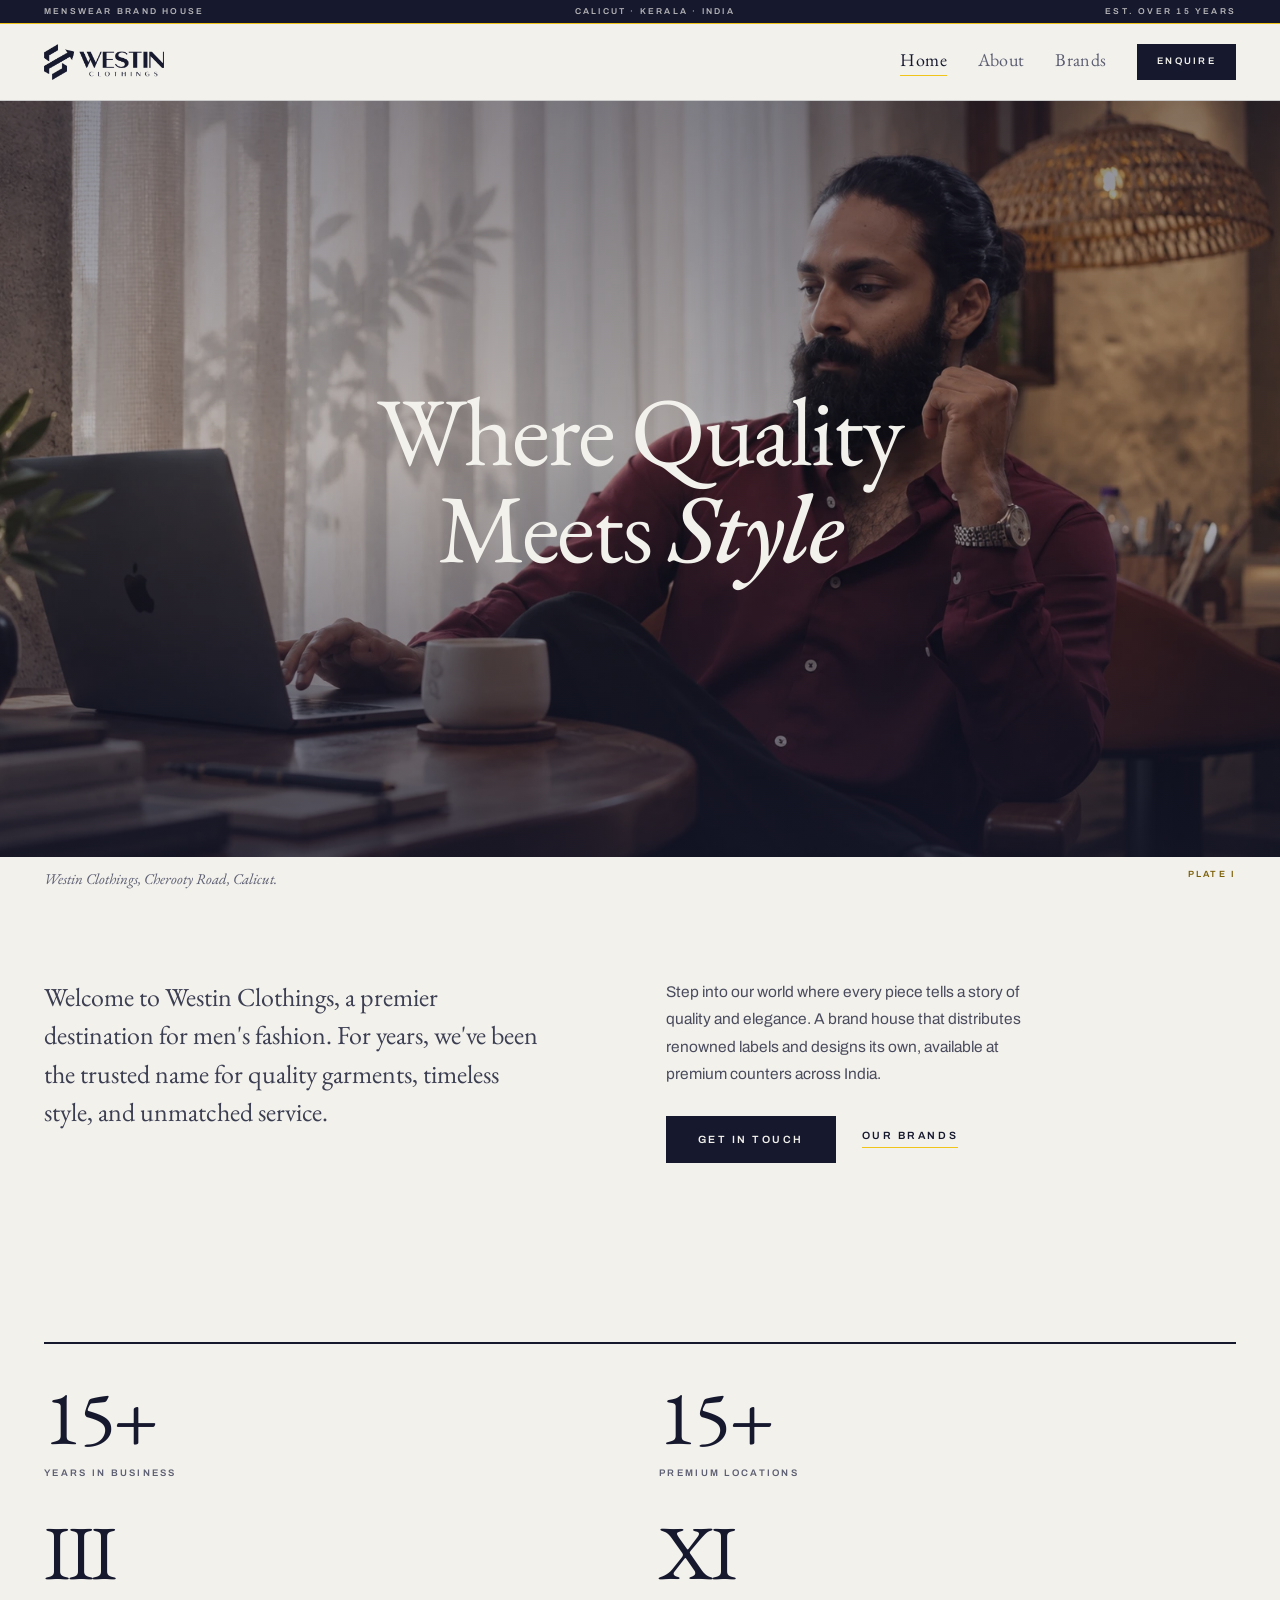
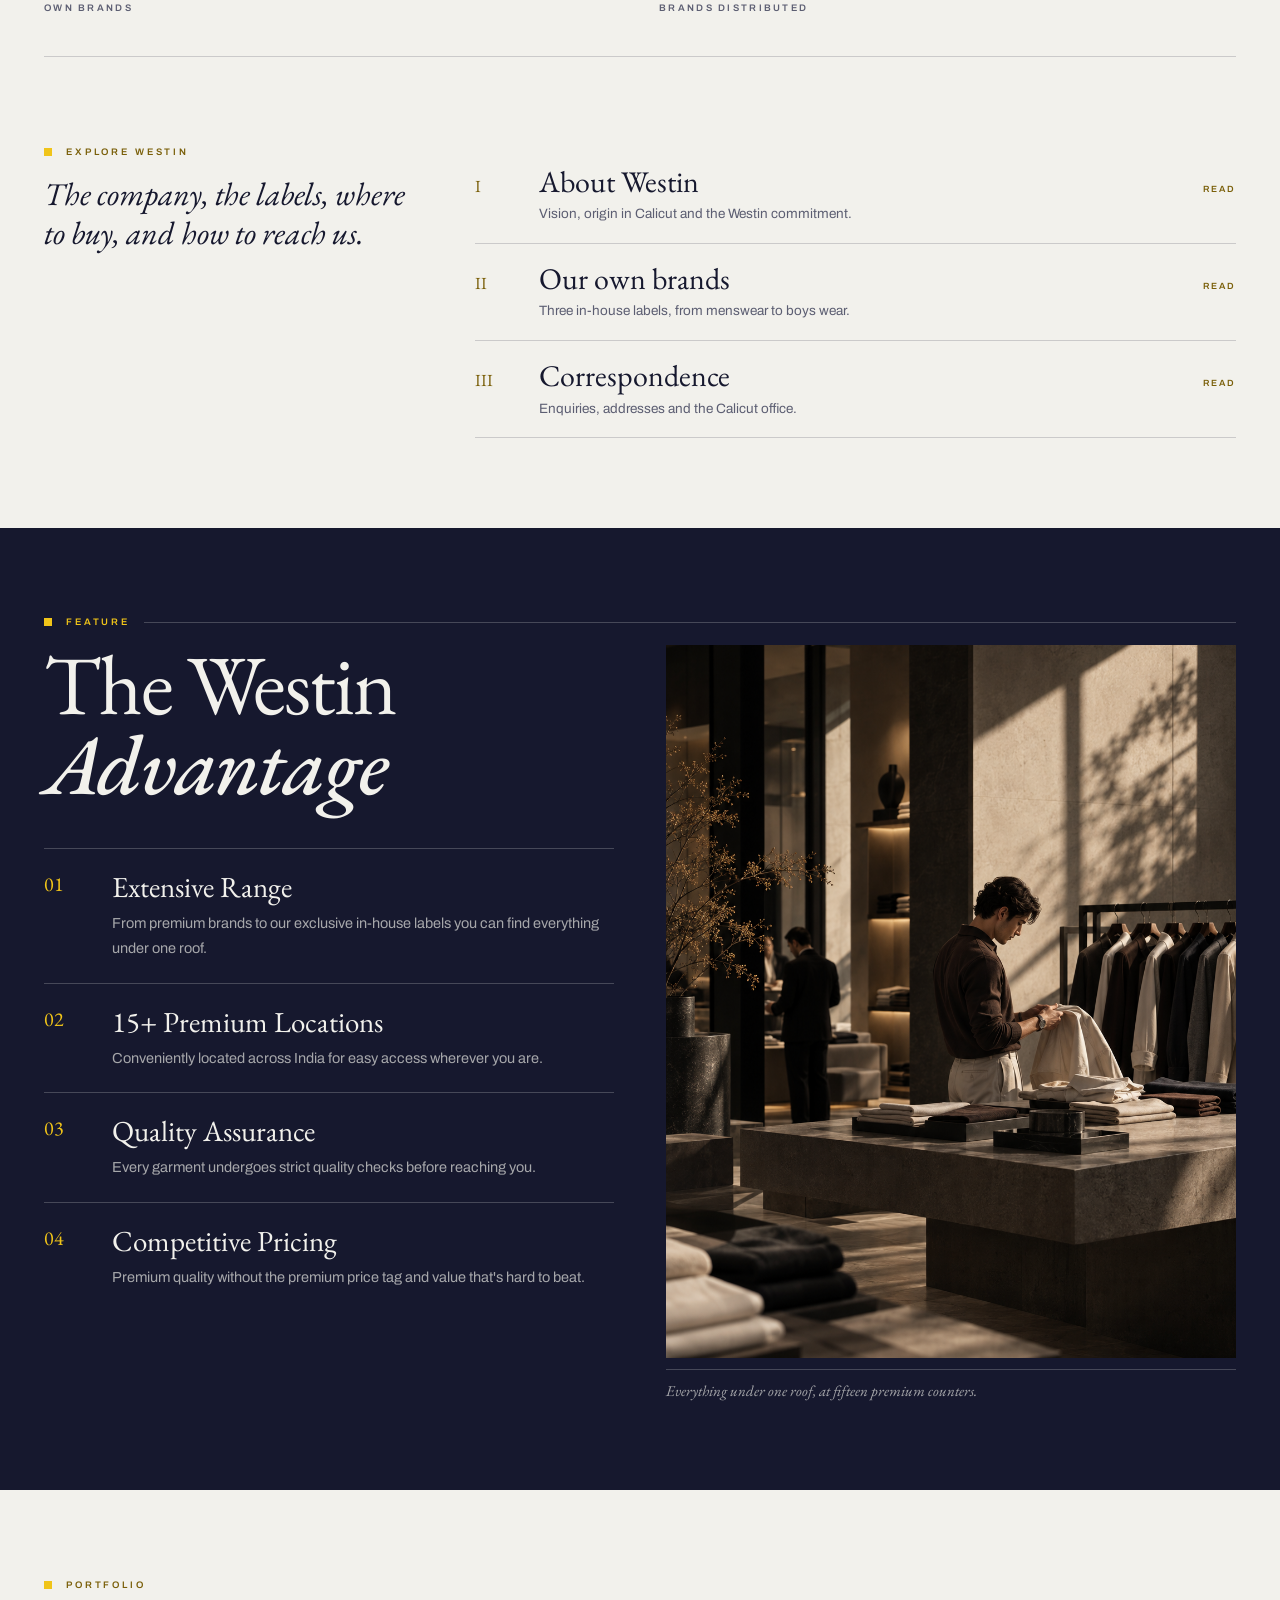
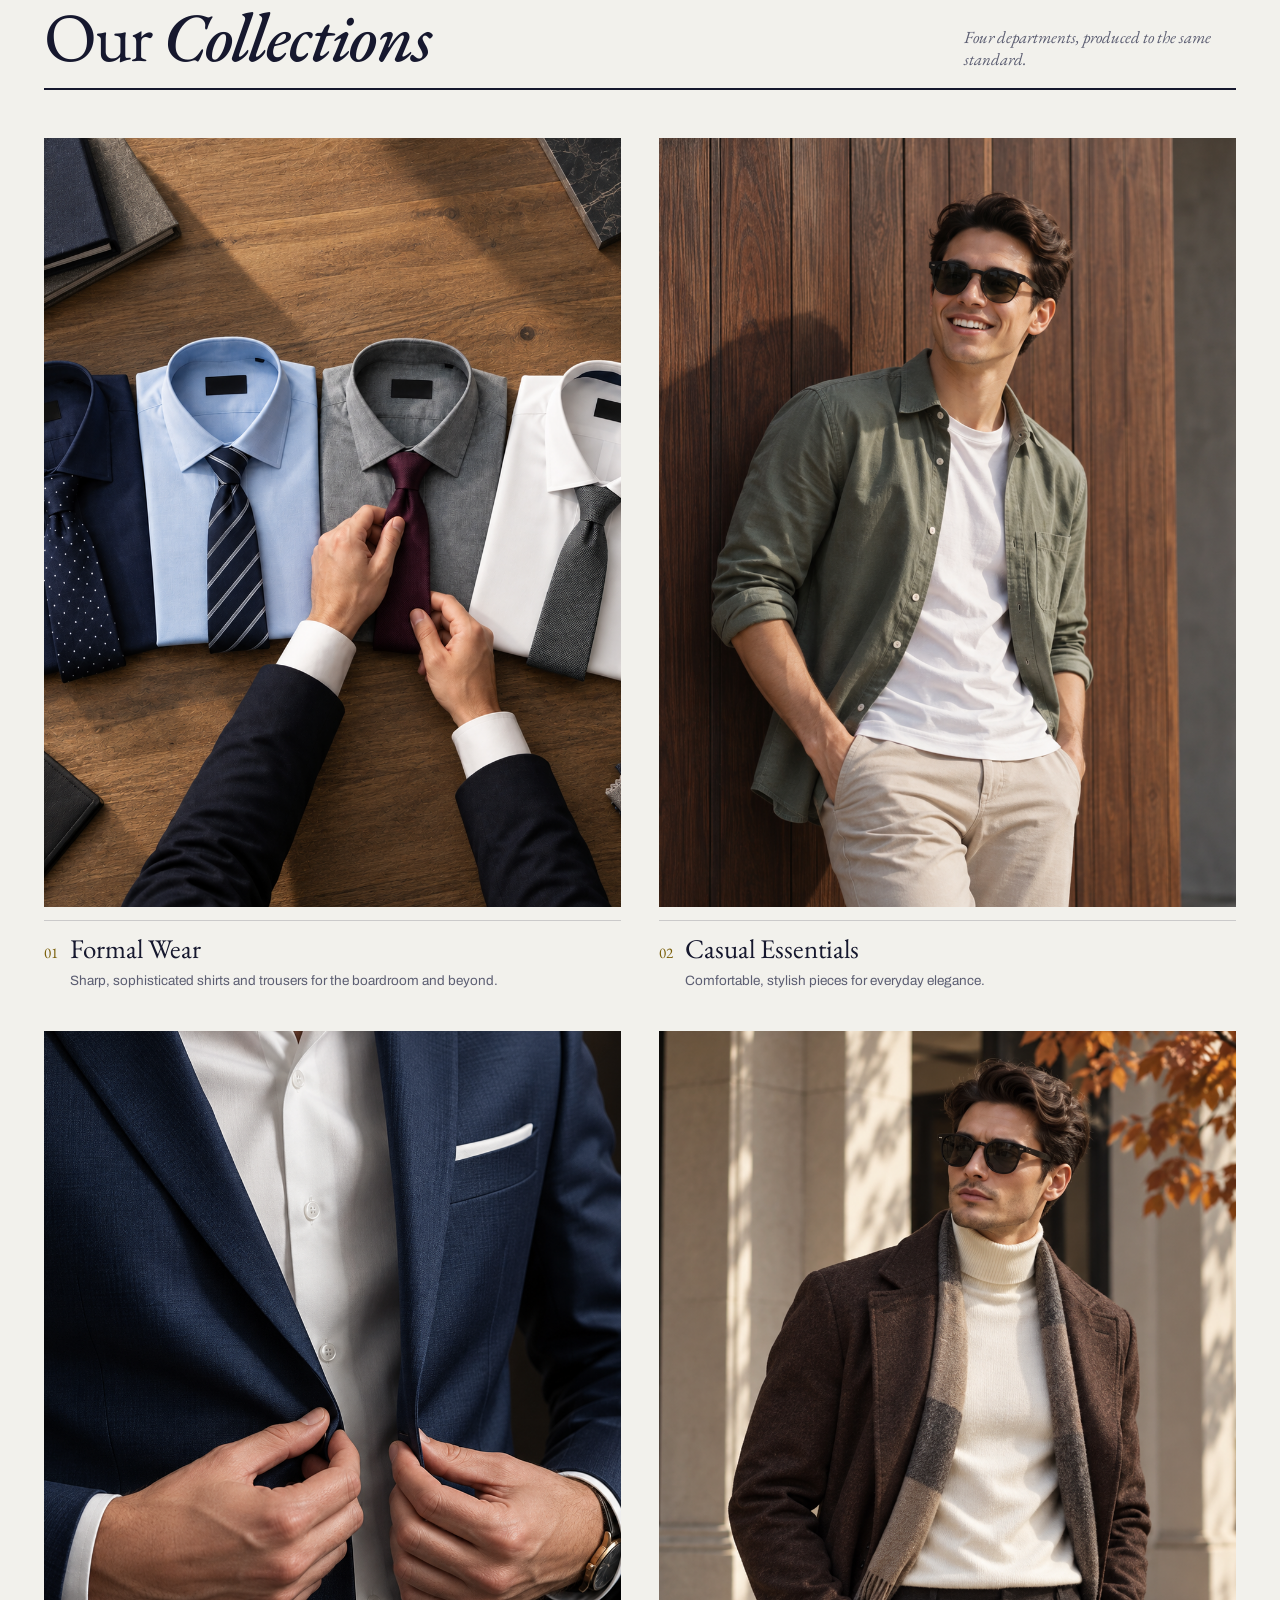
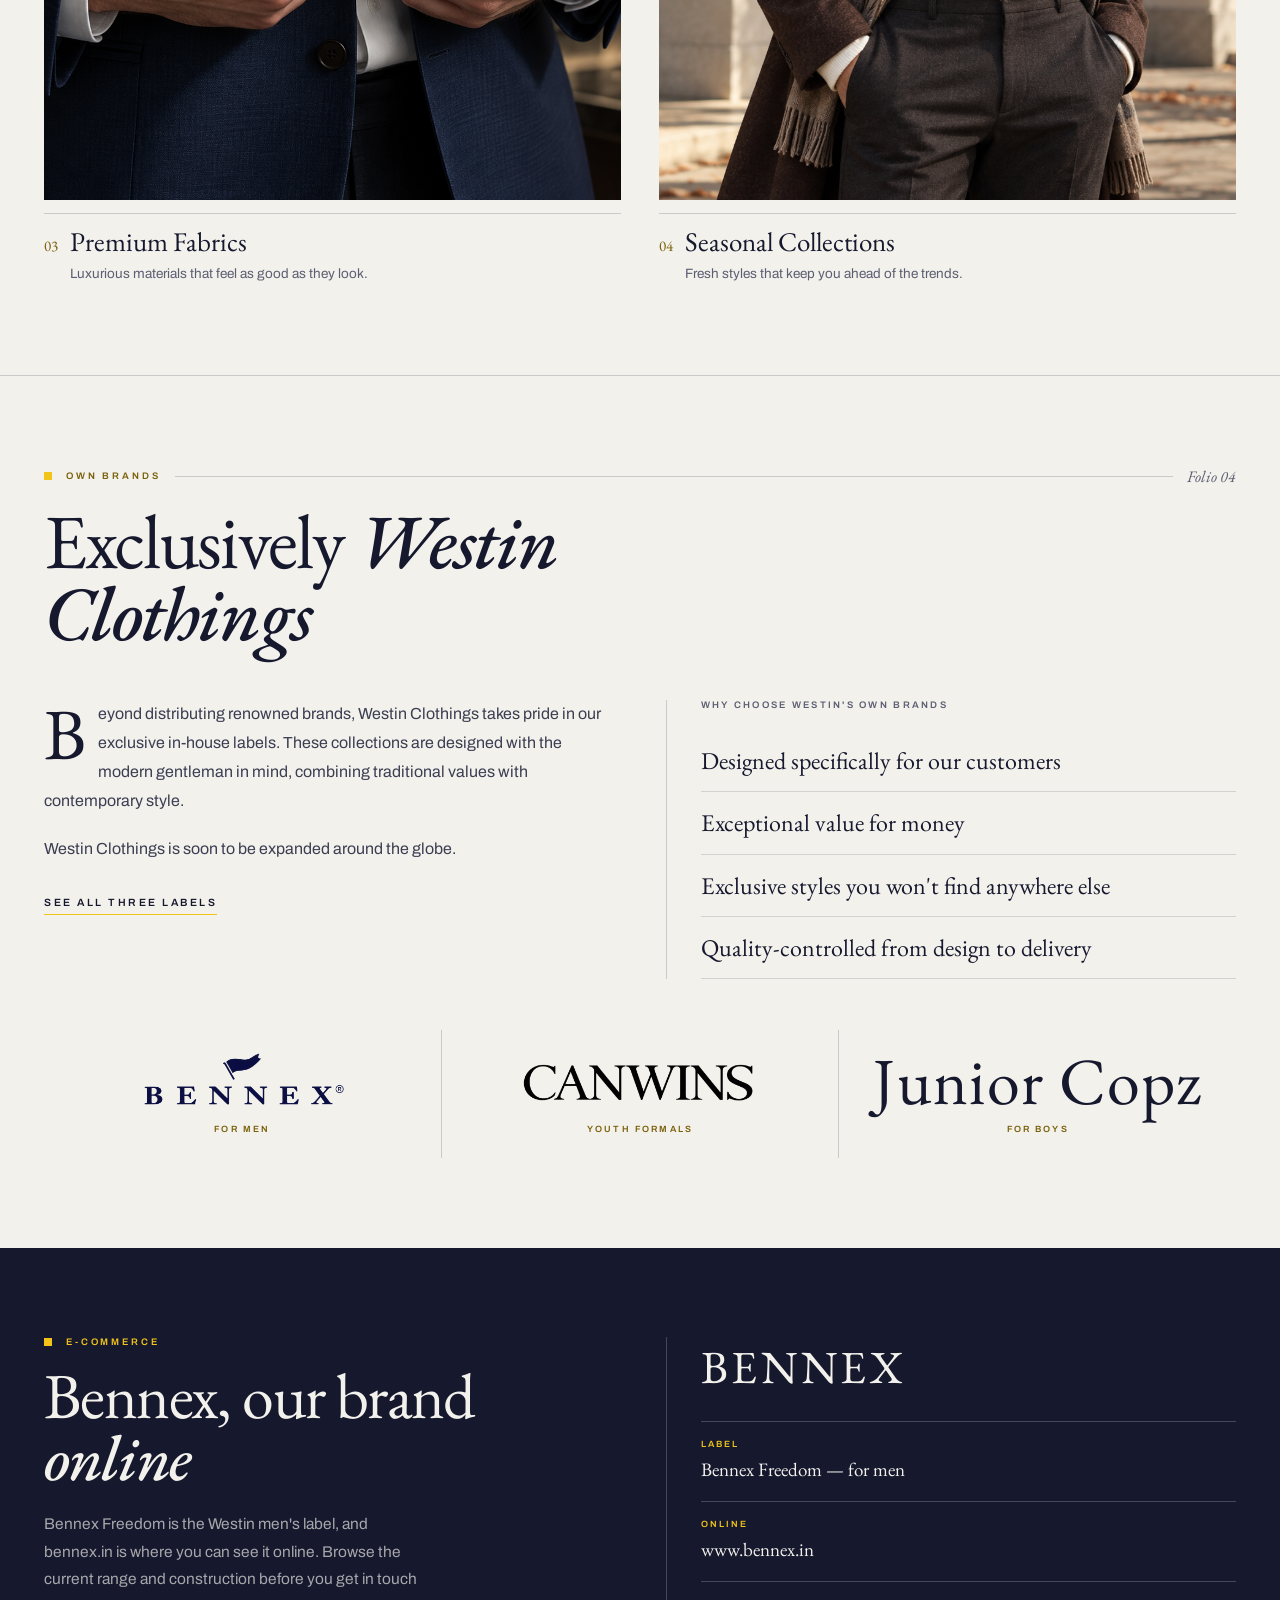
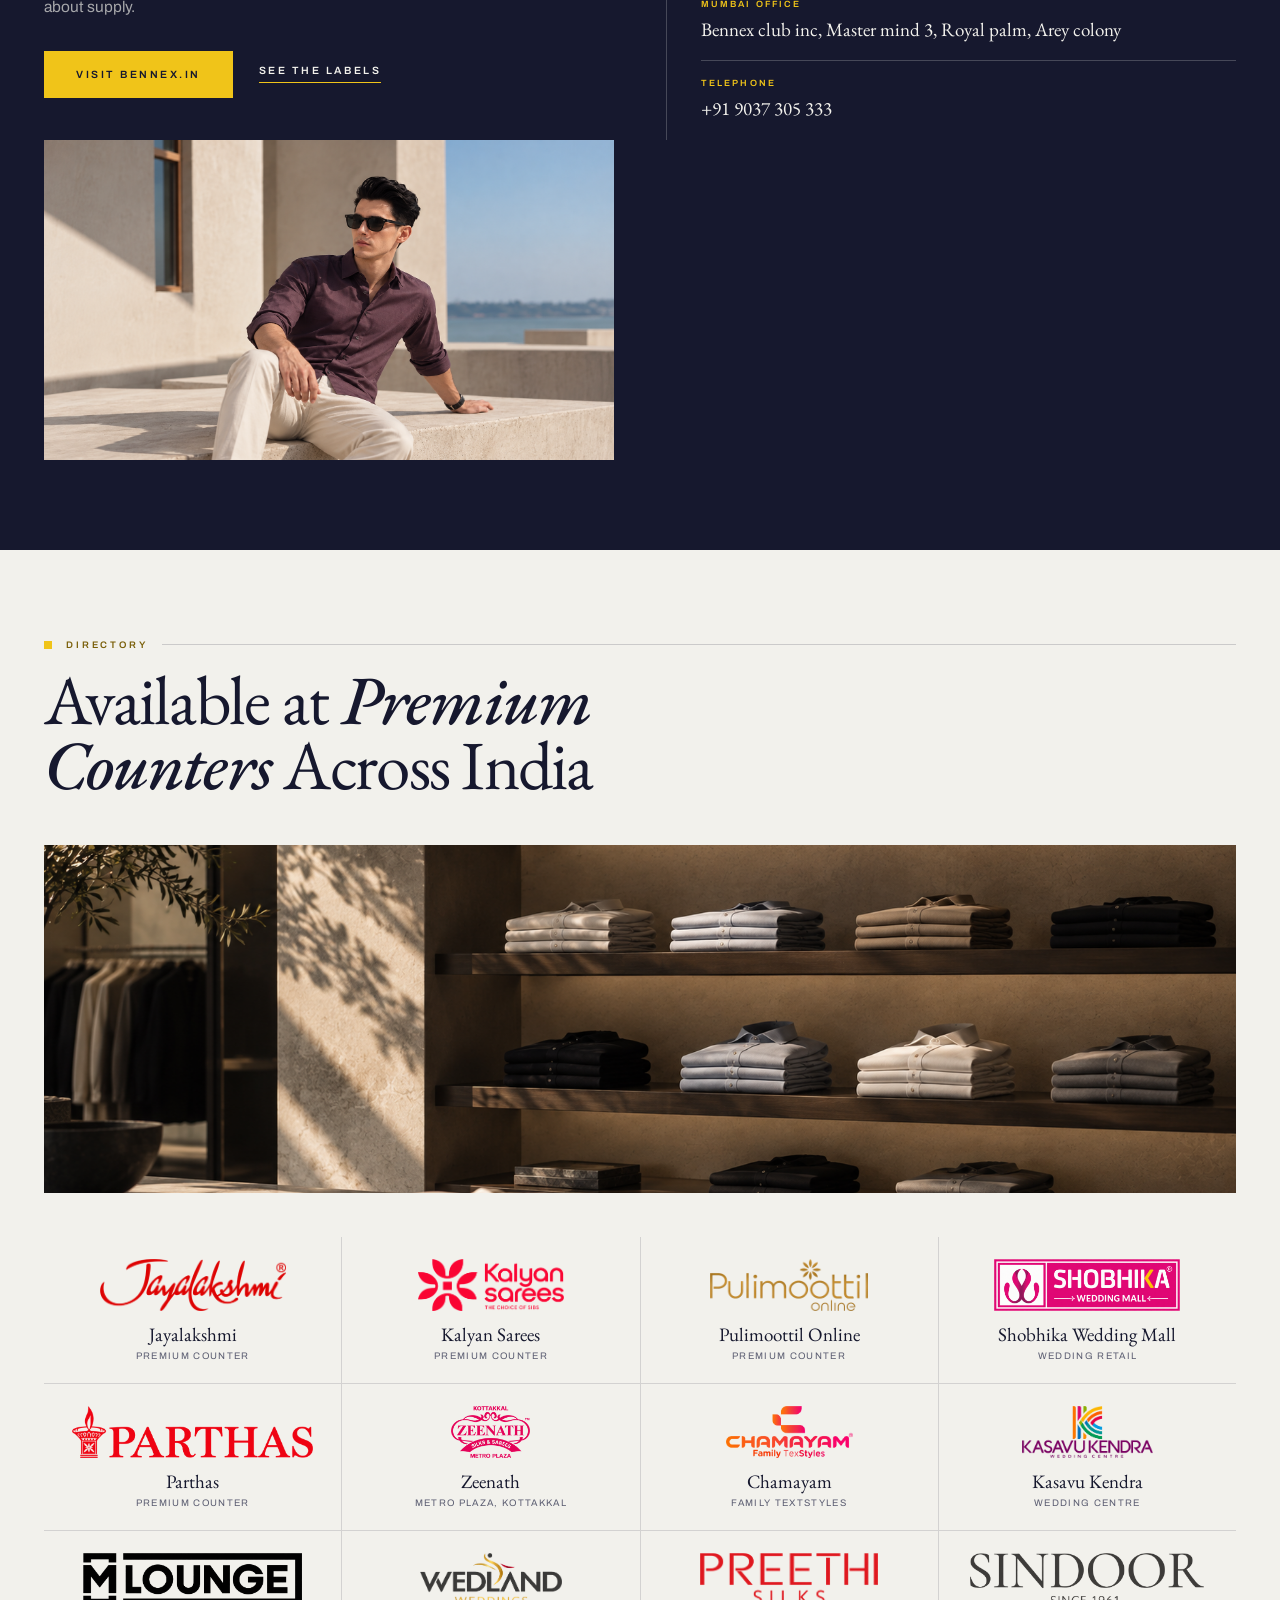
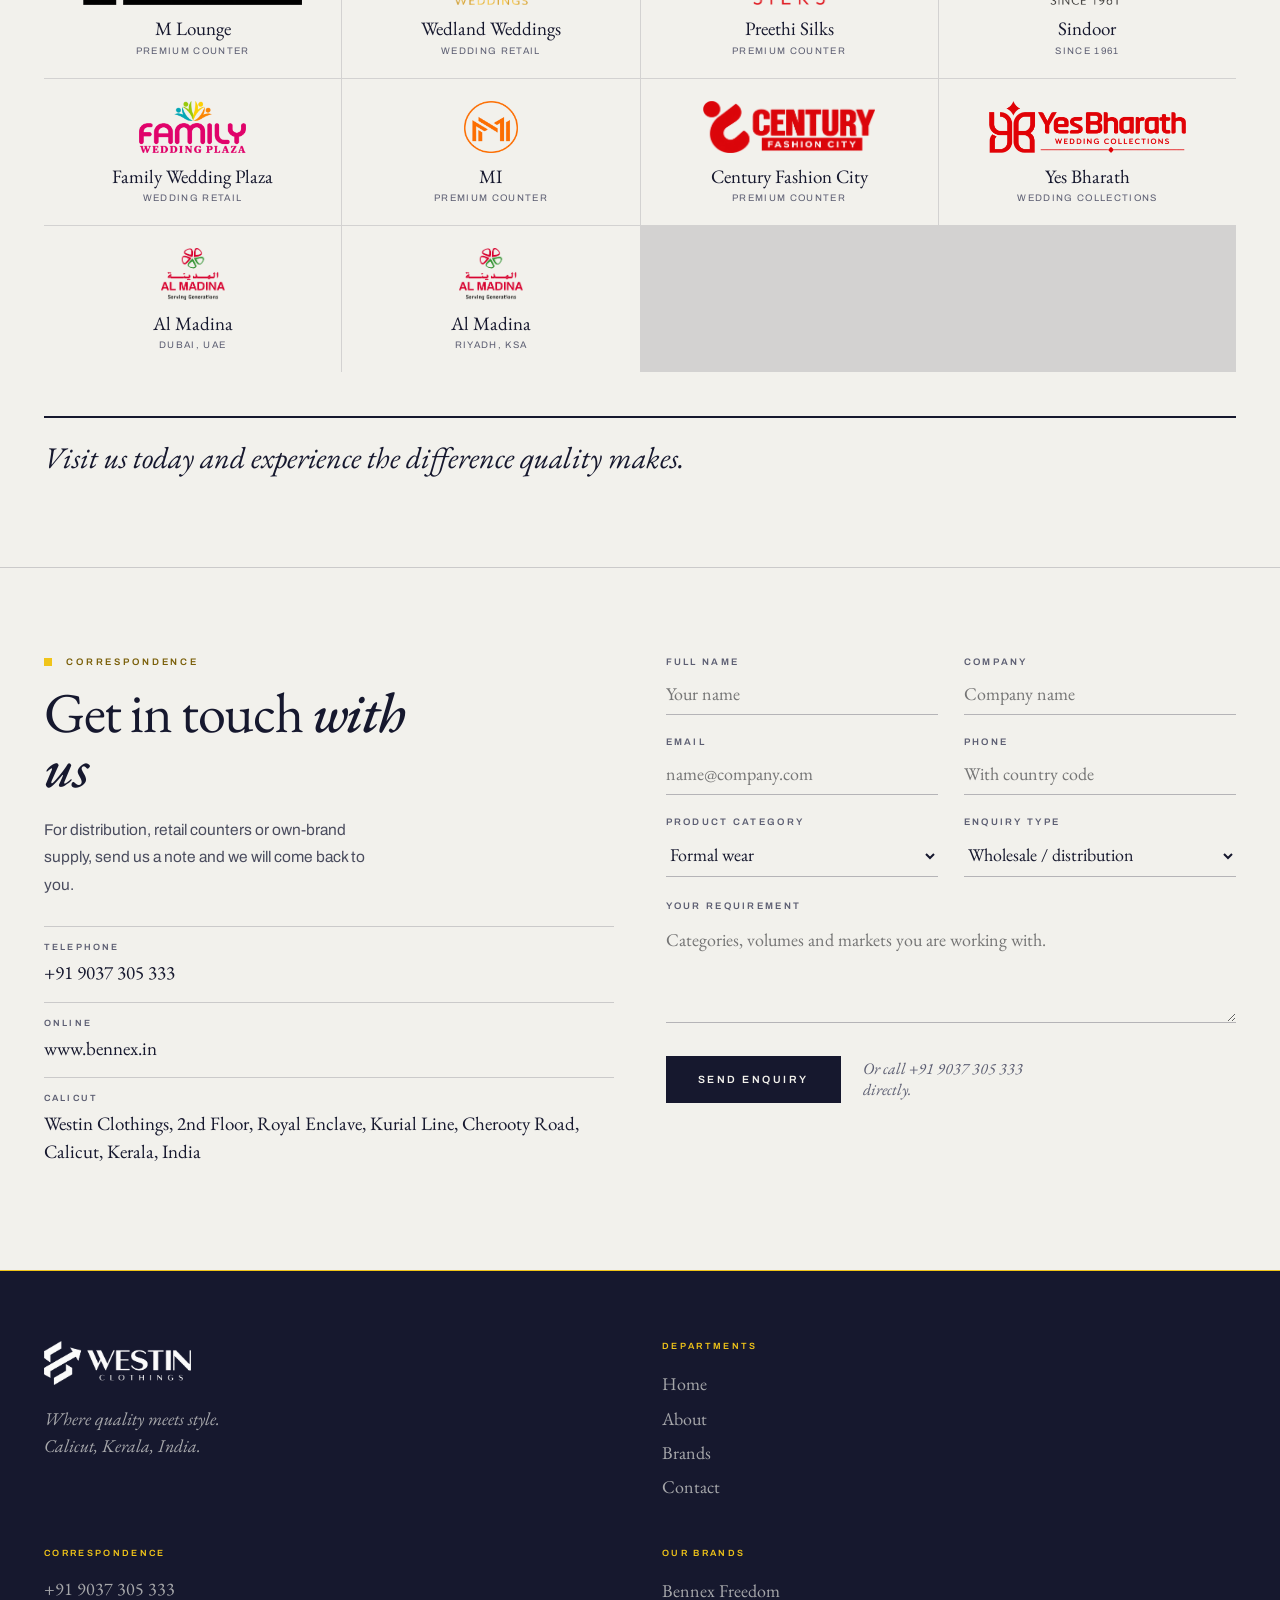
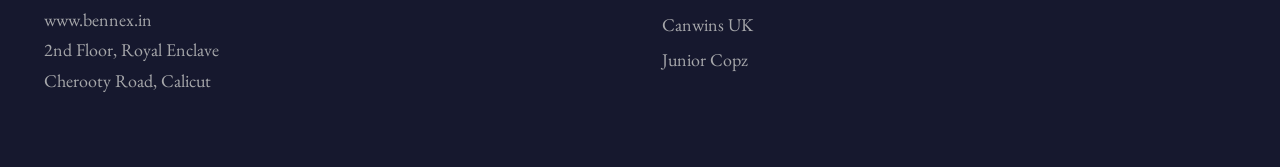
==== index.html @ 29c82820 "Rebalance own-brand logo scale: shrink Canwins, enlarge Junior Copz text Co-Authored-By: Claude Sonn" ====
<!DOCTYPE html>
<html lang="en">
<head>
<meta charset="utf-8">
<meta name="viewport" content="width=device-width, initial-scale=1">
<title>Westin Clothings — Menswear Brand House in Calicut, India</title>
<meta name="description" content="Westin Clothings is a menswear brand house in Calicut, Kerala. 15 years in business, three in-house labels and eleven distributed brands, stocked at 15+ premium counters across India.">
<meta name="robots" content="index, follow">
<meta name="author" content="Westin Clothings">
<meta name="theme-color" content="#16182E">
<link rel="icon" href="favicon.ico" sizes="any">
<link rel="icon" href="assets/favicon-32.png" type="image/png" sizes="32x32">
<link rel="icon" href="assets/favicon-16.png" type="image/png" sizes="16x16">
<link rel="icon" href="assets/favicon-192.png" type="image/png" sizes="192x192">
<link rel="icon" href="assets/favicon-512.png" type="image/png" sizes="512x512">
<link rel="apple-touch-icon" href="assets/apple-touch-icon.png">
<link rel="canonical" href="https://www.westinclothings.com/">
<meta property="og:type" content="website">
<meta property="og:site_name" content="Westin Clothings">
<meta property="og:title" content="Westin Clothings — Menswear Brand House in Calicut, India">
<meta property="og:description" content="15 years in business, three in-house labels and eleven distributed brands, stocked at 15+ premium counters across India.">
<meta property="og:image" content="https://www.westinclothings.com/assets/home-hero-shirts.png">
<meta property="og:image:alt" content="Folded shirts on a stone table in the Westin store">
<meta property="og:url" content="https://www.westinclothings.com/">
<meta property="og:locale" content="en_IN">
<meta name="twitter:card" content="summary_large_image">
<meta name="twitter:title" content="Westin Clothings — Menswear Brand House in Calicut, India">
<meta name="twitter:description" content="15 years in business, three in-house labels and eleven distributed brands, stocked at 15+ premium counters across India.">
<meta name="twitter:image" content="https://www.westinclothings.com/assets/home-hero-shirts.png">
<script type="application/ld+json">
{
  "@context": "https://schema.org",
  "@type": "Organization",
  "name": "Westin Clothings",
  "description": "Menswear brand house in Calicut, Kerala. Distributes renowned labels and designs its own in-house brands, sold through premium retail counters across India.",
  "slogan": "Where quality meets style.",
  "url": "https://www.westinclothings.com/",
  "telephone": "+91-9037-305-333",
  "areaServed": "IN",
  "address": [
    {
      "@type": "PostalAddress",
      "streetAddress": "2nd Floor, Royal Enclave, Kurial Line, Cherooty Road",
      "addressLocality": "Calicut",
      "addressRegion": "Kerala",
      "addressCountry": "IN"
    },
    {
      "@type": "PostalAddress",
      "streetAddress": "Bennex club inc, Master mind 3, Royal palm, Arey colony",
      "addressLocality": "Mumbai",
      "addressCountry": "IN"
    }
  ],
  "brand": [
    { "@type": "Brand", "name": "Bennex Freedom" },
    { "@type": "Brand", "name": "Canwins UK" },
    { "@type": "Brand", "name": "Junior Copz" }
  ],
  "sameAs": ["https://www.bennex.in"]
}
</script>
<link rel="preconnect" href="https://fonts.googleapis.com">
<link rel="preconnect" href="https://fonts.gstatic.com" crossorigin>
<link href="https://fonts.googleapis.com/css2?family=EB+Garamond:ital,wght@0,400;0,500;0,600;1,400;1,500&family=Archivo:wght@400;500;600&display=swap" rel="stylesheet">
<link rel="stylesheet" href="css/style.css">
</head>
<body>

<header class="site-header">
  <div class="runhead">
    <div class="runhead-row">
      <span>Menswear Brand House</span>
      <span class="runhead-second">Calicut · Kerala · India</span>
      <span class="runhead-third">Est. Over 15 Years</span>
    </div>
  </div>
  <div class="nav-row">
    <a class="brand-mark" href="index.html" aria-label="Westin Clothings home">
      <img src="assets/westin-logo-lockup-navy.png" alt="Westin Clothings">
    </a>
    <nav class="nav-wide" aria-label="Primary">
      <a href="index.html" aria-current="page">Home</a>
      <a href="about.html">About</a>
      <a href="brands.html">Brands</a>
      <a class="btn-enquire" href="contact.html">Enquire</a>
    </nav>
    <button class="nav-toggle" aria-label="Open menu" aria-expanded="false">
      <span></span><span></span><span></span>
    </button>
  </div>
  <nav class="nav-panel" aria-label="Mobile" hidden>
    <a href="index.html" aria-current="page">Home</a>
    <a href="about.html">About</a>
    <a href="brands.html">Brands</a>
    <a class="btn-enquire" href="contact.html">Enquire</a>
  </nav>
</header>

<main>

  <div class="hero">
    <img src="assets/home-hero-lifestyle.webp" alt="A man in a maroon shirt working on a laptop at a wooden desk">
    <div class="hero-copy">
      <h1>Where Quality Meets <em>Style</em></h1>
    </div>
  </div>

  <div class="plate-caption">
    <div class="cap">Westin Clothings, Cherooty Road, Calicut.</div>
    <div class="plate">Plate I</div>
  </div>

  <div class="section">
    <div class="grid-2">
      <p class="deck">Welcome to Westin Clothings, a premier destination for men's fashion. For years, we've been the trusted name for quality garments, timeless style, and unmatched service.</p>
      <div>
        <p style="font-size: 15.5px; line-height: 1.78; color: var(--ink-soft); margin: 0 0 28px; max-width: 42ch;">Step into our world where every piece tells a story of quality and elegance. A brand house that distributes renowned labels and designs its own, available at premium counters across India.</p>
        <div class="cta-row">
          <a class="btn-dark" href="contact.html">Get in touch</a>
          <a class="link-underline" href="brands.html">Our brands</a>
        </div>
      </div>
    </div>
  </div>

  <div class="section">
    <div class="stats">
      <div>
        <div class="stat-value">15+</div>
        <div class="stat-label">Years in business</div>
      </div>
      <div>
        <div class="stat-value">15+</div>
        <div class="stat-label">Premium locations</div>
      </div>
      <div>
        <div class="stat-value">III</div>
        <div class="stat-label">Own brands</div>
      </div>
      <div>
        <div class="stat-value">XI</div>
        <div class="stat-label">Brands distributed</div>
      </div>
    </div>
  </div>

  <div class="section" style="padding-top: 0;">
    <div class="contents-grid">
      <div>
        <div class="eyebrow"><span class="sq"></span><span class="label">Explore Westin</span></div>
        <div class="contents-intro-deck">The company, the labels, where to buy, and how to reach us.</div>
      </div>
      <div class="contents-list">
        <a class="contents-item" href="about.html">
          <div class="n">I</div>
          <div>
            <div class="title">About Westin</div>
            <div class="desc">Vision, origin in Calicut and the Westin commitment.</div>
          </div>
          <div class="read">Read</div>
        </a>
        <a class="contents-item" href="brands.html">
          <div class="n">II</div>
          <div>
            <div class="title">Our own brands</div>
            <div class="desc">Three in-house labels, from menswear to boys wear.</div>
          </div>
          <div class="read">Read</div>
        </a>
        <a class="contents-item" href="contact.html">
          <div class="n">III</div>
          <div>
            <div class="title">Correspondence</div>
            <div class="desc">Enquiries, addresses and the Calicut office.</div>
          </div>
          <div class="read">Read</div>
        </a>
      </div>
    </div>
  </div>

  <div class="band--dark">
    <div class="section">
      <div class="eyebrow"><span class="sq"></span><span class="label on-navy">Feature</span><span class="rule on-navy"></span></div>
      <div class="grid-2">
        <div>
          <h2 class="on-navy" style="font-size: clamp(38px,6.6vw,96px); line-height: 0.94; letter-spacing: -0.025em; margin-bottom: clamp(26px,3.5vw,44px); max-width: 16ch;">The Westin <em>Advantage</em></h2>
          <div class="numbered-row">
            <div class="n">01</div>
            <div>
              <div class="title">Extensive Range</div>
              <div class="desc">From premium brands to our exclusive in-house labels you can find everything under one roof.</div>
            </div>
          </div>
          <div class="numbered-row">
            <div class="n">02</div>
            <div>
              <div class="title">15+ Premium Locations</div>
              <div class="desc">Conveniently located across India for easy access wherever you are.</div>
            </div>
          </div>
          <div class="numbered-row">
            <div class="n">03</div>
            <div>
              <div class="title">Quality Assurance</div>
              <div class="desc">Every garment undergoes strict quality checks before reaching you.</div>
            </div>
          </div>
          <div class="numbered-row">
            <div class="n">04</div>
            <div>
              <div class="title">Competitive Pricing</div>
              <div class="desc">Premium quality without the premium price tag and value that's hard to beat.</div>
            </div>
          </div>
        </div>
        <div>
          <div class="plate-figure">
            <img src="assets/home-advantage-store.png" alt="A customer being shown shirting in the Westin store">
          </div>
          <div class="plate-figure-cap">Everything under one roof, at fifteen premium counters.</div>
        </div>
      </div>
    </div>
  </div>

  <div class="section">
    <div style="display: flex; align-items: flex-end; justify-content: space-between; gap: 24px; flex-wrap: wrap; margin-bottom: clamp(28px,4vw,48px); border-bottom: 2px solid var(--navy); padding-bottom: 18px;">
      <div>
        <div class="eyebrow" style="margin-bottom: 14px;"><span class="sq"></span><span class="label">Portfolio</span></div>
        <h2 style="font-size: clamp(34px,5.4vw,74px); line-height: 0.96; letter-spacing: -0.025em;">Our <em>Collections</em></h2>
      </div>
      <div style="font-family: var(--serif); font-style: italic; font-size: 17px; color: var(--muted); max-width: 34ch;">Four departments, produced to the same standard.</div>
    </div>
    <div class="collections-grid">
      <div class="collection-card">
        <figure><img src="assets/collection-formal-wear.png" alt="Folded formal shirts with ties on a wooden table"></figure>
        <div class="body">
          <div class="n">01</div>
          <div>
            <div class="title">Formal Wear</div>
            <div class="desc">Sharp, sophisticated shirts and trousers for the boardroom and beyond.</div>
          </div>
        </div>
      </div>
      <div class="collection-card">
        <figure><img src="assets/collection-casual-essentials.png" alt="A man in an olive overshirt and chinos"></figure>
        <div class="body">
          <div class="n">02</div>
          <div>
            <div class="title">Casual Essentials</div>
            <div class="desc">Comfortable, stylish pieces for everyday elegance.</div>
          </div>
        </div>
      </div>
      <div class="collection-card">
        <figure><img src="assets/collection-premium-fabrics.png" alt="Close detail of a navy wool suit jacket"></figure>
        <div class="body">
          <div class="n">03</div>
          <div>
            <div class="title">Premium Fabrics</div>
            <div class="desc">Luxurious materials that feel as good as they look.</div>
          </div>
        </div>
      </div>
      <div class="collection-card">
        <figure><img src="assets/collection-seasonal.png" alt="A man in a brown wool overcoat and scarf"></figure>
        <div class="body">
          <div class="n">04</div>
          <div>
            <div class="title">Seasonal Collections</div>
            <div class="desc">Fresh styles that keep you ahead of the trends.</div>
          </div>
        </div>
      </div>
    </div>
  </div>

  <div class="section--rule-top">
    <div class="section">
      <div class="eyebrow"><span class="sq"></span><span class="label">Own brands</span><span class="rule"></span><span class="folio" data-folio="1">Folio 04</span></div>
      <h2 style="font-size: clamp(36px,6vw,88px); line-height: 0.94; letter-spacing: -0.025em; margin-bottom: clamp(30px,4vw,52px); max-width: 17ch;">Exclusively <em>Westin Clothings</em></h2>
      <div class="grid-2">
        <div class="dropcap">
          <p><span class="cap">B</span>eyond distributing renowned brands, Westin Clothings takes pride in our exclusive in-house labels. These collections are designed with the modern gentleman in mind, combining traditional values with contemporary style.</p>
          <p style="margin-bottom: 28px;">Westin Clothings is soon to be expanded around the globe.</p>
          <a class="link-underline" href="brands.html">See all three labels</a>
        </div>
        <div class="rule-left">
          <div class="kicker">Why choose Westin's own brands</div>
          <div class="why-row">Designed specifically for our customers</div>
          <div class="why-row">Exceptional value for money</div>
          <div class="why-row">Exclusive styles you won't find anywhere else</div>
          <div class="why-row">Quality-controlled from design to delivery</div>
        </div>
      </div>
      <div style="margin-top: clamp(30px,4vw,52px);">
        <div class="own-brand-strip">
          <div class="own-brand-cell">
            <div class="logo"><img src="assets/logo-bennex-new.webp" alt="Bennex Freedom logo"></div>
            <div class="segment">For Men</div>
          </div>
          <div class="own-brand-cell">
            <div class="logo"><img class="logo-canwins" src="assets/logo-canwins-new.webp" alt="Canwins UK logo"></div>
            <div class="segment">Youth Formals</div>
          </div>
          <div class="own-brand-cell">
            <div class="logo"><div class="name">Junior Copz</div></div>
            <div class="segment">For Boys</div>
          </div>
        </div>
      </div>
    </div>
  </div>

  <div class="band--dark">
    <div class="section">
      <div class="grid-2">
        <div>
          <div class="eyebrow"><span class="sq"></span><span class="label on-navy">E-commerce</span></div>
          <h2 class="on-navy" style="font-size: clamp(34px,5vw,68px); line-height: 0.96; letter-spacing: -0.025em; margin-bottom: 22px; max-width: 16ch;">Bennex, our brand <em>online</em></h2>
          <p style="font-size: 15.5px; line-height: 1.78; color: var(--on-navy-soft); margin: 0 0 30px; max-width: 42ch;">Bennex Freedom is the Westin men's label, and bennex.in is where you can see it online. Browse the current range and construction before you get in touch about supply.</p>
          <div class="cta-row">
            <a class="btn-gold" href="https://www.bennex.in" target="_blank" rel="noopener">Visit bennex.in</a>
            <a class="link-underline on-navy" href="brands.html">See the labels</a>
          </div>
          <div class="wide-figure" style="margin-top: clamp(28px,4vw,42px);">
            <img src="assets/home-bennex-ecommerce.png" alt="A man in a Bennex shirt and light trousers">
          </div>
        </div>
        <div class="rule-left on-navy">
          <div class="bennex-wordmark">BENNEX</div>
          <div class="fact-row">
            <div class="fact-label">Label</div>
            <div class="fact-value">Bennex Freedom — for men</div>
          </div>
          <div class="fact-row">
            <div class="fact-label">Online</div>
            <div class="fact-value">www.bennex.in</div>
          </div>
          <div class="fact-row">
            <div class="fact-label">Mumbai office</div>
            <div class="fact-value">Bennex club inc, Master mind 3, Royal palm, Arey colony</div>
          </div>
          <div class="fact-row">
            <div class="fact-label">Telephone</div>
            <div class="fact-value">+91 9037 305 333</div>
          </div>
        </div>
      </div>
    </div>
  </div>

  <div class="section">
    <div class="eyebrow"><span class="sq"></span><span class="label">Directory</span><span class="rule"></span></div>
    <h2 style="font-size: clamp(34px,5.4vw,78px); line-height: 0.94; letter-spacing: -0.025em; margin-bottom: clamp(28px,4vw,48px); max-width: 20ch;">Available at <em>Premium Counters</em> Across India</h2>
    <div class="wide-figure" style="box-shadow: inset 0 0 0 1px var(--rule-soft); aspect-ratio: 24 / 7; margin-bottom: clamp(28px,4vw,44px);">
      <img src="assets/home-counters-shelves.png" alt="Folded shirting on shelves at a Westin retail counter">
    </div>

    <div class="directory-grid">
      <div class="directory-cell"><div class="logo"><img src="assets/counter-01-jayalakshmi.png" alt="Jayalakshmi logo"></div><div><div class="name">Jayalakshmi</div><div class="note">Premium counter</div></div></div>
      <div class="directory-cell"><div class="logo"><img src="assets/counter-02-kalyan-sarees.png" alt="Kalyan Sarees logo"></div><div><div class="name">Kalyan Sarees</div><div class="note">Premium counter</div></div></div>
      <div class="directory-cell"><div class="logo"><img src="assets/counter-03-pulimoottil.png" alt="Pulimoottil Online logo"></div><div><div class="name">Pulimoottil Online</div><div class="note">Premium counter</div></div></div>
      <div class="directory-cell"><div class="logo"><img src="assets/counter-04-shobhika.png" alt="Shobhika Wedding Mall logo"></div><div><div class="name">Shobhika Wedding Mall</div><div class="note">Wedding retail</div></div></div>
      <div class="directory-cell"><div class="logo"><img src="assets/counter-05-parthas.png" alt="Parthas logo"></div><div><div class="name">Parthas</div><div class="note">Premium counter</div></div></div>
      <div class="directory-cell"><div class="logo"><img src="assets/counter-06-zeenath.png" alt="Zeenath logo"></div><div><div class="name">Zeenath</div><div class="note">Metro Plaza, Kottakkal</div></div></div>
      <div class="directory-cell"><div class="logo"><img src="assets/counter-07-chamayam.png" alt="Chamayam logo"></div><div><div class="name">Chamayam</div><div class="note">Family textstyles</div></div></div>
      <div class="directory-cell"><div class="logo"><img src="assets/counter-08-kasavu-kendra.png" alt="Kasavu Kendra logo"></div><div><div class="name">Kasavu Kendra</div><div class="note">Wedding centre</div></div></div>
      <div class="directory-cell"><div class="logo"><img src="assets/counter-09-m-lounge.png" alt="M Lounge logo"></div><div><div class="name">M Lounge</div><div class="note">Premium counter</div></div></div>
      <div class="directory-cell"><div class="logo"><img src="assets/counter-10-wedland.png" alt="Wedland Weddings logo"></div><div><div class="name">Wedland Weddings</div><div class="note">Wedding retail</div></div></div>
      <div class="directory-cell"><div class="logo"><img src="assets/counter-11-preethi-silks.png" alt="Preethi Silks logo"></div><div><div class="name">Preethi Silks</div><div class="note">Premium counter</div></div></div>
      <div class="directory-cell"><div class="logo"><img src="assets/counter-12-sindoor.png" alt="Sindoor logo"></div><div><div class="name">Sindoor</div><div class="note">Since 1961</div></div></div>
      <div class="directory-cell"><div class="logo"><img src="assets/counter-13-family-wedding-plaza.png" alt="Family Wedding Plaza logo"></div><div><div class="name">Family Wedding Plaza</div><div class="note">Wedding retail</div></div></div>
      <div class="directory-cell"><div class="logo"><img src="assets/counter-14-mi.png" alt="MI logo"></div><div><div class="name">MI</div><div class="note">Premium counter</div></div></div>
      <div class="directory-cell"><div class="logo"><img src="assets/counter-15-century-fashion-city.png" alt="Century Fashion City logo"></div><div><div class="name">Century Fashion City</div><div class="note">Premium counter</div></div></div>
      <div class="directory-cell"><div class="logo"><img src="assets/counter-16-yes-bharath.png" alt="Yes Bharath logo"></div><div><div class="name">Yes Bharath</div><div class="note">Wedding collections</div></div></div>
      <div class="directory-cell"><div class="logo"><img src="assets/counter-17-al-madina.png" alt="Al Madina logo"></div><div><div class="name">Al Madina</div><div class="note">Dubai, UAE</div></div></div>
      <div class="directory-cell"><div class="logo"><img src="assets/counter-17-al-madina.png" alt="Al Madina logo"></div><div><div class="name">Al Madina</div><div class="note">Riyadh, KSA</div></div></div>
    </div>
    <div class="directory-outro">Visit us today and experience the difference quality makes.</div>
  </div>

  <div class="section--rule-top">
    <div class="section">
      <div class="grid-2" style="grid-template-columns: repeat(auto-fit, minmax(min(100%, max(280px, 40%)), 1fr));">
        <div>
          <div class="eyebrow"><span class="sq"></span><span class="label">Correspondence</span></div>
          <h2 style="font-size: clamp(32px,4.4vw,60px); line-height: 0.98; letter-spacing: -0.025em; margin-bottom: 20px; max-width: 14ch;">Get in touch <em>with us</em></h2>
          <p style="font-size: 15.5px; line-height: 1.78; color: var(--ink-soft); margin: 0 0 28px; max-width: 38ch;">For distribution, retail counters or own-brand supply, send us a note and we will come back to you.</p>
          <div class="contact-lines">
            <div class="line"><div class="l">Telephone</div><div class="v">+91 9037 305 333</div></div>
            <div class="line"><div class="l">Online</div><div class="v">www.bennex.in</div></div>
            <div class="line"><div class="l">Calicut</div><div class="v">Westin Clothings, 2nd Floor, Royal Enclave, Kurial Line, Cherooty Road, Calicut, Kerala, India</div></div>
          </div>
        </div>
        <div>
          <form data-enquiry-form novalidate>
            <div class="form-grid">
              <label class="field">
                <span>Full name</span>
                <input type="text" name="name" placeholder="Your name" required>
              </label>
              <label class="field">
                <span>Company</span>
                <input type="text" name="company" placeholder="Company name">
              </label>
              <label class="field">
                <span>Email</span>
                <input type="email" name="email" placeholder="name@company.com" required>
              </label>
              <label class="field">
                <span>Phone</span>
                <input type="tel" name="phone" placeholder="With country code">
              </label>
              <label class="field">
                <span>Product category</span>
                <select name="category">
                  <option>Formal wear</option>
                  <option>Casual essentials</option>
                  <option>Premium fabrics</option>
                  <option>Seasonal collections</option>
                  <option>Youth formals</option>
                  <option>Party wear</option>
                  <option>Boys wear</option>
                </select>
              </label>
              <label class="field">
                <span>Enquiry type</span>
                <select name="enquiry_type">
                  <option>Wholesale / distribution</option>
                  <option>Retail counter partnership</option>
                  <option>Own-brand supply</option>
                  <option>General enquiry</option>
                </select>
              </label>
            </div>
            <label class="field field-full">
              <span>Your requirement</span>
              <textarea name="requirement" rows="3" placeholder="Categories, volumes and markets you are working with."></textarea>
            </label>
            <div class="form-actions">
              <button type="submit" class="btn-dark" style="border: 0; cursor: pointer; font-family: var(--sans);">Send enquiry</button>
              <div class="form-status" data-form-status>Or call +91 9037 305 333 directly.</div>
            </div>
          </form>
        </div>
      </div>
    </div>
  </div>

</main>

<footer class="site-footer">
  <div class="footer-grid">
    <div>
      <img src="assets/westin-logo-lockup-white.png" alt="Westin Clothings">
      <div class="footer-tagline">Where quality meets style.<br>Calicut, Kerala, India.</div>
    </div>
    <div>
      <div class="footer-heading">Departments</div>
      <nav>
        <a href="index.html">Home</a>
        <a href="about.html">About</a>
        <a href="brands.html">Brands</a>
        <a href="contact.html">Contact</a>
      </nav>
    </div>
    <div>
      <div class="footer-heading">Correspondence</div>
      <div class="footer-correspondence">+91 9037 305 333<br><a href="https://www.bennex.in" target="_blank" rel="noopener">www.bennex.in</a><br>2nd Floor, Royal Enclave<br>Cherooty Road, Calicut</div>
    </div>
    <div>
      <div class="footer-heading">Our brands</div>
      <div class="footer-brands">Bennex Freedom<br>Canwins UK<br>Junior Copz</div>
    </div>
  </div>
</footer>

<script src="js/main.js"></script>
</body>
</html>
---- css/style.css ----
/* Westin Clothings — B2B site stylesheet
   Editorial magazine system: EB Garamond display / Archivo body,
   navy + paper stock, gold hairlines, roman index numerals. */

:root {
  --navy: #16182E;
  --navy-2: #14163F;
  --gold: #F0C419;
  --gold-hover: #FFD84D;
  --eyebrow: #7A5F09;
  --muted: #5C5E72;
  --ink: #3C3E52;
  --ink-soft: #4A4C5E;
  --paper: #F2F1EC;
  --rule: rgba(22, 24, 46, 0.18);
  --rule-soft: rgba(22, 24, 46, 0.14);
  --rule-strong: rgba(22, 24, 46, 0.28);
  --on-navy: #F2F1EC;
  --on-navy-soft: rgba(242, 241, 236, 0.66);
  --on-navy-rule: rgba(242, 241, 236, 0.22);
  --serif: 'EB Garamond', Georgia, serif;
  --sans: Archivo, Helvetica, sans-serif;
  --max: 1280px;
  --pad: clamp(18px, 4vw, 44px);
}

*, *::before, *::after { box-sizing: border-box; }

html { scroll-behavior: smooth; }

body {
  margin: 0;
  background: var(--paper);
  color: var(--ink);
  font-family: var(--sans);
  -webkit-font-smoothing: antialiased;
  min-height: 100vh;
}

a { color: var(--navy); text-decoration: none; }
a:hover { color: var(--eyebrow); }
::selection { background: var(--gold); color: var(--navy); }

img { max-width: 100%; }

.wrap {
  max-width: var(--max);
  margin: 0 auto;
  padding-left: var(--pad);
  padding-right: var(--pad);
}

/* ---------- Motion: baseline is the settled layout; motion is opt-in
   via a class, transform-only, so a failed/frozen animation never hides
   or displaces content. ---------- */
@keyframes westinRiseIn { from { transform: translateY(20px); } }
@keyframes westinPlateIn { from { transform: translateY(32px); } }
@media (prefers-reduced-motion: no-preference) {
  .wx-rise { animation: westinRiseIn 860ms cubic-bezier(0.22, 0.61, 0.28, 1); }
  .wx-plate { animation: westinPlateIn 1150ms cubic-bezier(0.22, 0.61, 0.28, 1); }
}

/* ---------- Header ---------- */
.site-header {
  position: sticky;
  top: 0;
  z-index: 50;
  background: var(--paper);
  border-bottom: 1px solid var(--rule);
}

.runhead {
  border-bottom: 1px solid var(--gold);
  background: var(--navy);
}
.runhead-row {
  max-width: var(--max);
  margin: 0 auto;
  padding: 7px var(--pad);
  display: flex;
  gap: 18px;
  justify-content: space-between;
  font-size: 8.5px;
  font-weight: 600;
  letter-spacing: 0.26em;
  text-transform: uppercase;
  color: rgba(242, 241, 236, 0.72);
  overflow: hidden;
}
.runhead-row span { white-space: nowrap; }
@media (max-width: 999px) { .runhead-third { display: none !important; } }
@media (max-width: 719px) { .runhead-second { display: none !important; } }

.nav-row {
  max-width: var(--max);
  margin: 0 auto;
  padding: 0 var(--pad);
  display: flex;
  align-items: center;
  justify-content: space-between;
  gap: 18px;
  min-height: 76px;
}

.brand-mark { display: flex; align-items: center; flex: none; }
.brand-mark img { height: clamp(28px, 3.6vw, 36px); width: auto; display: block; }

.nav-wide { display: flex; align-items: center; gap: clamp(16px, 2.4vw, 34px); }
.nav-wide a {
  font-family: var(--serif);
  font-size: 18px;
  letter-spacing: 0.02em;
  white-space: nowrap;
  padding-bottom: 4px;
  color: var(--muted);
  border-bottom: 1px solid transparent;
}
.nav-wide a:hover { color: var(--eyebrow); }
.nav-wide a[aria-current="page"] { color: var(--navy); border-bottom-color: var(--gold); }

.site-header .btn-enquire {
  font-family: var(--sans);
  font-size: 9.5px;
  font-weight: 600;
  letter-spacing: 0.24em;
  text-transform: uppercase;
  background: var(--navy);
  color: var(--on-navy);
  padding: 13px 20px;
  white-space: nowrap;
  display: inline-flex;
  align-items: center;
  justify-content: center;
  line-height: 1;
  border-bottom: none;
}
.site-header .btn-enquire:hover { background: var(--navy-2); color: var(--on-navy); }
.nav-wide a.btn-enquire[aria-current="page"],
.nav-panel a.btn-enquire[aria-current="page"] { color: var(--on-navy); border-bottom-color: transparent; }

.nav-toggle {
  display: none;
  flex-direction: column;
  justify-content: center;
  gap: 6px;
  width: 46px;
  height: 46px;
  align-items: flex-end;
  flex: none;
  background: none;
  border: 0;
  cursor: pointer;
  padding: 0;
}
.nav-toggle span { display: block; height: 1px; background: var(--navy); }
.nav-toggle span:first-child { width: 26px; }
.nav-toggle span:nth-child(2) { width: 26px; }
.nav-toggle span:last-child { width: 15px; background: #C9A227; }

.nav-panel { border-top: 1px solid var(--rule-soft); padding: 6px var(--pad) 22px; }
.nav-panel a {
  display: block;
  font-family: var(--serif);
  font-size: 24px;
  padding: 15px 0;
  border-bottom: 1px solid var(--rule-soft);
  color: var(--muted);
}
.nav-panel a[aria-current="page"] { color: var(--navy); }
.nav-panel .btn-enquire { text-align: center; padding: 17px; margin-top: 20px; width: 100%; }
.nav-panel[hidden] { display: none; }

@media (max-width: 899px) { .nav-wide { display: none !important; } }
@media (min-width: 900px) { .nav-toggle { display: none !important; } .nav-panel { display: none !important; } }
@media (max-width: 899px) { .nav-toggle { display: flex; } }

/* ---------- Eyebrow labels ---------- */
.eyebrow {
  display: flex;
  align-items: center;
  gap: 14px;
  margin-bottom: 18px;
}
.eyebrow .sq {
  width: 8px;
  height: 8px;
  background: var(--gold);
  flex: none;
}
.eyebrow .label {
  font-size: 9.5px;
  font-weight: 600;
  letter-spacing: 0.3em;
  text-transform: uppercase;
  white-space: nowrap;
  color: var(--eyebrow);
}
.eyebrow .label.on-navy { color: var(--gold); }
.eyebrow .rule { height: 1px; flex: 1; background: var(--rule); }
.eyebrow .rule.on-navy { background: var(--on-navy-rule); }
.eyebrow .folio {
  font-family: var(--serif);
  font-style: italic;
  font-size: 16px;
  color: var(--muted);
}
@media (max-width: 559px) { .eyebrow .folio { display: none !important; } }

/* ---------- Section headings ---------- */
h1, h2, h3 { font-family: var(--serif); font-weight: 400; margin: 0; color: var(--navy); }
h1 em, h2 em, h3 em { font-style: italic; font-weight: 500; }
h2.on-navy, h1.on-navy { color: var(--on-navy); }

.deck {
  font-family: var(--serif);
  font-size: clamp(19px, 2.1vw, 26px);
  line-height: 1.48;
  color: var(--ink);
  margin: 0;
  max-width: 42ch;
}

/* ---------- Hero (home) ---------- */
.hero {
  position: relative;
  background: var(--navy);
  min-height: min(84vh, 760px);
  display: flex;
  align-items: center;
  justify-content: center;
  overflow: hidden;
}
.hero img {
  position: absolute;
  inset: 0;
  width: 100%;
  height: 100%;
  object-fit: cover;
  display: block;
}
.hero::after {
  content: "";
  position: absolute;
  inset: 0;
  pointer-events: none;
  background: linear-gradient(180deg, rgba(22, 24, 46, 0.5) 0%, rgba(22, 24, 46, 0.3) 45%, rgba(22, 24, 46, 0.72) 100%);
}
.hero-copy {
  position: relative;
  z-index: 1;
  width: 100%;
  max-width: var(--max);
  margin: 0 auto;
  padding: clamp(90px, 13vw, 170px) clamp(18px, 5vw, 64px);
}
.hero-copy h1 {
  font-size: clamp(42px, 7.6vw, 112px);
  line-height: 1.0;
  letter-spacing: -0.02em;
  color: var(--on-navy);
  margin: 0 auto;
  max-width: 17ch;
  text-align: center;
  text-wrap: balance;
}

.plate-caption {
  max-width: var(--max);
  margin: 0 auto;
  padding: 12px var(--pad) 0;
  display: flex;
  justify-content: space-between;
  gap: 20px;
}
.plate-caption .cap {
  font-family: var(--serif);
  font-style: italic;
  font-size: 15px;
  color: var(--muted);
}
.plate-caption .plate {
  font-size: 9px;
  font-weight: 600;
  letter-spacing: 0.24em;
  text-transform: uppercase;
  color: var(--eyebrow);
  white-space: nowrap;
}

/* ---------- Generic two-column feature grid ---------- */
.grid-2 {
  display: grid;
  grid-template-columns: repeat(auto-fit, minmax(min(100%, max(280px, 45%)), 1fr));
  gap: clamp(26px, 4vw, 56px);
  align-items: start;
}
.grid-2--tight { gap: clamp(24px, 3vw, 40px); }

.section { padding: clamp(52px, 7vw, 100px) var(--pad); max-width: var(--max); margin: 0 auto; }
.section--tight-top { padding-top: clamp(40px, 6vw, 84px); padding-bottom: clamp(28px, 4vw, 44px); }
.section--rule-top { border-top: 1px solid var(--rule); }
.section--dark { background: var(--navy); }
.section--dark .section { }
.band--dark { background: var(--navy); }

/* ---------- Stat strip ---------- */
.stats {
  display: grid;
  grid-template-columns: repeat(auto-fit, minmax(min(100%, max(140px, 45%)), 1fr));
  gap: clamp(24px, 3vw, 40px);
  border-top: 2px solid var(--navy);
  border-bottom: 1px solid var(--rule);
  padding: clamp(26px, 3.5vw, 40px) 0;
}
.stat-value {
  font-family: var(--serif);
  font-weight: 400;
  font-size: clamp(46px, 6vw, 80px);
  line-height: 0.88;
  letter-spacing: -0.03em;
  color: var(--navy);
  margin-bottom: 14px;
}
.stat-label {
  font-size: 9.5px;
  font-weight: 600;
  letter-spacing: 0.24em;
  text-transform: uppercase;
  color: var(--muted);
  line-height: 1.6;
}

/* ---------- Contents index (home) ---------- */
.contents-grid { display: grid; grid-template-columns: minmax(0, 1fr); gap: clamp(26px, 4vw, 52px); align-items: start; }
@media (min-width: 860px) { .contents-grid { grid-template-columns: minmax(0, 1fr) minmax(0, 2fr); } }
.contents-intro-deck {
  font-family: var(--serif);
  font-style: italic;
  font-size: clamp(22px, 2.6vw, 32px);
  line-height: 1.24;
  color: var(--navy);
}
.contents-list { min-width: 0; }
.contents-item {
  display: grid;
  grid-template-columns: 46px 1fr auto;
  gap: 18px;
  align-items: baseline;
  padding: 18px 0;
  border-bottom: 1px solid var(--rule);
}
.contents-item:hover { background: rgba(240, 196, 25, 0.09); }
.contents-item .n { font-family: var(--serif); font-size: 17px; color: var(--eyebrow); }
.contents-item .title { font-family: var(--serif); font-size: clamp(22px, 2.4vw, 30px); line-height: 1.12; color: var(--navy); margin-bottom: 5px; }
.contents-item .desc { font-size: 13.5px; line-height: 1.6; color: var(--muted); max-width: 48ch; }
.contents-item .read { font-size: 9px; font-weight: 600; letter-spacing: 0.22em; text-transform: uppercase; color: var(--eyebrow); white-space: nowrap; }

/* ---------- Numbered rows (advantage / values / collections spec rows) ---------- */
.numbered-row {
  display: grid;
  grid-template-columns: 52px 1fr;
  gap: 16px;
  align-items: start;
  padding: 22px 0;
  border-top: 1px solid var(--on-navy-rule);
}
.numbered-row .n { font-family: var(--serif); font-size: 20px; color: var(--gold); }
.numbered-row .title { font-family: var(--serif); font-size: clamp(22px, 2.4vw, 29px); line-height: 1.14; color: var(--on-navy); margin-bottom: 7px; }
.numbered-row .desc { font-size: 14.5px; line-height: 1.7; color: var(--on-navy-soft); }

.plate-figure {
  position: relative;
  aspect-ratio: 4 / 5;
  min-height: 280px;
  box-shadow: inset 0 0 0 1px var(--on-navy-rule);
  overflow: hidden;
}
.plate-figure img { position: absolute; inset: 0; width: 100%; height: 100%; object-fit: cover; display: block; }
.plate-figure-cap {
  font-family: var(--serif);
  font-style: italic;
  font-size: 15px;
  color: var(--on-navy-soft);
  padding-top: 11px;
  border-top: 1px solid var(--on-navy-rule);
  margin-top: 11px;
}

/* ---------- Collections cards ---------- */
.collections-grid {
  display: grid;
  grid-template-columns: repeat(auto-fit, minmax(min(100%, max(230px, 45%)), 1fr));
  gap: clamp(24px, 3vw, 44px);
}
.collection-card figure {
  position: relative;
  aspect-ratio: 3 / 4;
  box-shadow: inset 0 0 0 1px var(--rule-soft);
  overflow: hidden;
  margin: 0;
}
.collection-card img { position: absolute; inset: 0; width: 100%; height: 100%; object-fit: cover; display: block; }
.collection-card .body {
  display: flex;
  align-items: baseline;
  gap: 12px;
  padding-top: 13px;
  border-top: 1px solid var(--rule);
  margin-top: 13px;
}
.collection-card .n { font-family: var(--serif); font-size: 15px; color: var(--eyebrow); }
.collection-card .title { font-family: var(--serif); font-size: clamp(21px, 2.2vw, 27px); line-height: 1.12; color: var(--navy); margin-bottom: 6px; }
.collection-card .desc { font-size: 13.5px; line-height: 1.65; color: var(--muted); }

/* Collections spec rows (Brands page) */
.spec-row {
  display: grid;
  grid-template-columns: repeat(auto-fit, minmax(min(100%, max(220px, 40%)), 1fr));
  gap: 12px clamp(24px, 4vw, 56px);
  align-items: baseline;
  padding: 24px 0;
  border-top: 1px solid var(--rule);
}
.spec-row .head { display: flex; align-items: baseline; gap: 16px; }
.spec-row .n { font-family: var(--serif); font-size: 18px; color: var(--eyebrow); }
.spec-row .title { font-family: var(--serif); font-size: clamp(24px, 2.8vw, 36px); line-height: 1.08; color: var(--navy); }
.spec-row .desc { font-size: 15px; line-height: 1.75; color: var(--ink-soft); max-width: 46ch; }

/* ---------- Own brands (Home) ---------- */
.dropcap p { font-size: 16px; line-height: 1.8; color: var(--ink); margin: 0 0 20px; }
.dropcap .cap {
  float: left;
  font-family: var(--serif);
  font-size: 72px;
  line-height: 0.76;
  padding: 6px 12px 0 0;
  color: var(--navy);
}
.rule-left { border-left: 1px solid var(--rule); padding-left: clamp(20px, 3vw, 34px); }
.rule-left.on-navy { border-left-color: var(--on-navy-rule); }
.kicker { font-size: 9.5px; font-weight: 600; letter-spacing: 0.24em; text-transform: uppercase; color: var(--muted); margin-bottom: 20px; }
.kicker.on-navy { color: var(--on-navy-soft); }
.why-row { font-family: var(--serif); font-size: clamp(19px, 2vw, 24px); line-height: 1.3; color: var(--navy); padding: 15px 0; border-bottom: 1px solid var(--rule-soft); }
.why-row.on-navy { color: var(--on-navy); border-top: 1px solid var(--on-navy-rule); border-bottom: 0; padding: 19px 0; font-size: clamp(20px, 2.2vw, 27px); line-height: 1.28; }

.own-brand-strip {
  display: grid;
  grid-template-columns: repeat(auto-fit, minmax(min(100%, max(130px, 30%)), 1fr));
  gap: 1px;
  background: var(--rule);
}
.own-brand-cell { background: var(--paper); padding: 22px 16px 24px; text-align: center; }
.own-brand-cell .logo { height: 58px; margin-bottom: 14px; display: flex; align-items: center; justify-content: center; }
.own-brand-cell .logo img { max-height: 100%; max-width: 100%; width: auto; height: auto; object-fit: contain; display: block; }
.own-brand-cell .name { font-family: var(--serif); font-size: clamp(46px, 5.6vw, 66px); letter-spacing: 0.02em; color: var(--navy); }
.logo-canwins { max-height: 68% !important; }
.own-brand-cell .segment { font-size: 9px; font-weight: 600; letter-spacing: 0.24em; text-transform: uppercase; color: var(--eyebrow); }

/* ---------- Bennex e-commerce feature ---------- */
.wide-figure {
  position: relative;
  aspect-ratio: 16 / 9;
  min-height: 200px;
  box-shadow: inset 0 0 0 1px var(--on-navy-rule);
  overflow: hidden;
}
.wide-figure img { position: absolute; inset: 0; width: 100%; height: 100%; object-fit: cover; display: block; }
.btn-gold {
  background: var(--gold);
  color: var(--navy);
  font-size: 10.5px;
  font-weight: 600;
  letter-spacing: 0.24em;
  text-transform: uppercase;
  padding: 18px 32px;
  display: inline-block;
}
.btn-gold:hover { background: var(--gold-hover); color: var(--navy); }
.btn-dark {
  background: var(--navy);
  color: var(--on-navy);
  font-size: 10.5px;
  font-weight: 600;
  letter-spacing: 0.24em;
  text-transform: uppercase;
  padding: 18px 32px;
  display: inline-block;
}
.btn-dark:hover { background: var(--navy-2); color: var(--on-navy); }
.link-underline {
  font-size: 10.5px;
  font-weight: 600;
  letter-spacing: 0.24em;
  text-transform: uppercase;
  color: var(--navy);
  border-bottom: 1px solid var(--gold);
  padding-bottom: 6px;
  display: inline-block;
  white-space: nowrap;
}
.link-underline:hover { color: var(--eyebrow); }
.link-underline.on-navy { color: var(--on-navy); }
.link-underline.on-navy:hover { color: var(--gold); }
.cta-row { display: flex; flex-wrap: wrap; gap: 26px; align-items: center; }

.bennex-wordmark { font-family: var(--serif); font-size: clamp(30px, 4vw, 46px); letter-spacing: 0.08em; color: var(--on-navy); margin-bottom: 24px; }
.fact-row { padding: 17px 0; border-top: 1px solid var(--on-navy-rule); }
.fact-row .fact-label { font-size: 9px; font-weight: 600; letter-spacing: 0.24em; text-transform: uppercase; color: var(--gold); margin-bottom: 8px; }
.fact-row .fact-value { font-family: var(--serif); font-size: 19px; line-height: 1.4; color: var(--on-navy); }
.fact-row.light { border-top-color: var(--rule); }
.fact-row.light .fact-label { color: var(--eyebrow); }
.fact-row.light .fact-value { color: var(--navy); }

/* ---------- Directory (counters) ---------- */
.directory-grid {
  display: grid;
  grid-template-columns: repeat(auto-fit, minmax(min(100%, max(170px, 23%)), 1fr));
  gap: 1px;
  background: var(--rule-soft);
}
.directory-cell {
  background: var(--paper);
  padding: 22px 16px;
  display: flex;
  flex-direction: column;
  align-items: center;
  justify-content: flex-start;
  gap: 12px;
  text-align: center;
}
.directory-cell .logo { width: 100%; height: 52px; display: flex; align-items: center; justify-content: center; }
.directory-cell .logo img { max-height: 100%; max-width: 100%; width: auto; height: auto; object-fit: contain; display: block; }
.directory-cell .name { font-family: var(--serif); font-size: 19px; line-height: 1.22; color: var(--navy); }
.directory-cell .note { font-size: 9.5px; letter-spacing: 0.14em; text-transform: uppercase; color: var(--muted); margin-top: 5px; }
.directory-outro {
  font-family: var(--serif);
  font-style: italic;
  font-size: clamp(20px, 2.4vw, 30px);
  color: var(--navy);
  margin-top: clamp(28px, 4vw, 44px);
  padding-top: 20px;
  border-top: 2px solid var(--navy);
}

/* ---------- Contact lines / correspondence ---------- */
.contact-lines .line { padding: 15px 0; border-top: 1px solid var(--rule); }
.contact-lines .line .l { font-size: 9px; font-weight: 600; letter-spacing: 0.24em; text-transform: uppercase; color: var(--muted); margin-bottom: 7px; }
.contact-lines .line .v { font-family: var(--serif); font-size: 19px; line-height: 1.45; color: var(--navy); }

.colophon .line { padding: 17px 0; border-top: 1px solid var(--rule); }
.colophon .line .l { font-size: 9px; font-weight: 600; letter-spacing: 0.24em; text-transform: uppercase; color: var(--muted); margin-bottom: 8px; }
.colophon .line .v { font-family: var(--serif); font-size: clamp(19px, 2vw, 23px); line-height: 1.45; color: var(--navy); }
.maps-card { display: block; margin-top: 22px; padding: 20px 22px; background: var(--navy); }
.maps-card:hover { background: var(--navy-2); }
.maps-card .l { font-size: 9px; font-weight: 600; letter-spacing: 0.24em; text-transform: uppercase; color: var(--gold); margin-bottom: 8px; }
.maps-card .v { font-family: var(--serif); font-size: 19px; color: var(--on-navy); }
.maps-card:hover .v { color: var(--on-navy); }

/* ---------- Founder portraits / photo placeholder ---------- */
.portrait-figure {
  position: relative;
  aspect-ratio: 4 / 5;
  background: rgba(22, 24, 46, 0.05);
  box-shadow: inset 0 0 0 1px var(--rule-soft);
  color: var(--navy);
}
.photo-placeholder {
  position: absolute;
  inset: 0;
  display: flex;
  align-items: center;
  justify-content: center;
  text-align: center;
  padding: 20px;
  border: 1px dashed var(--rule-strong);
}
.photo-placeholder span {
  font-size: 11px;
  font-weight: 600;
  letter-spacing: 0.18em;
  text-transform: uppercase;
  color: var(--muted);
  max-width: 22ch;
}
/* ---------- Brand blocks (Brands page) ---------- */
.brand-block {
  display: grid;
  grid-template-columns: repeat(auto-fit, minmax(min(100%, max(280px, 44%)), 1fr));
  gap: clamp(26px, 4vw, 56px);
  align-items: start;
  padding-bottom: clamp(36px, 5vw, 60px);
  border-bottom: 1px solid var(--rule-soft);
}
.brand-block:last-child { border-bottom: 0; padding-bottom: 0; }
.brand-block + .brand-block { padding-top: clamp(36px, 5vw, 64px); }
.brand-photo { position: relative; aspect-ratio: 4 / 5; box-shadow: inset 0 0 0 1px var(--rule-soft); overflow: hidden; }
.brand-photo img { position: absolute; inset: 0; width: 100%; height: 100%; object-fit: cover; display: block; }
.brand-block.photo-right .brand-photo { order: 2; }
.brand-index-row { display: flex; align-items: center; gap: 14px; margin-bottom: 20px; }
.brand-index-row .idx { font-family: var(--serif); font-size: 15px; letter-spacing: 0.06em; color: var(--eyebrow); }
.brand-index-row .rule { height: 1px; flex: 1; background: var(--gold); }
.brand-index-row .kicker { font-size: 9.5px; font-weight: 600; letter-spacing: 0.26em; text-transform: uppercase; color: var(--muted); margin-bottom: 0; }
.brand-logo { height: 66px; margin-bottom: 20px; display: flex; align-items: center; }
.brand-logo img { max-height: 100%; max-width: min(100%, 300px); width: auto; height: auto; object-fit: contain; display: block; }
.brand-name { font-family: var(--serif); font-weight: 500; letter-spacing: -0.015em; font-size: clamp(34px, 4.6vw, 56px); line-height: 1.0; margin: 0 0 6px; color: var(--navy); }
.brand-segment { font-family: var(--serif); font-style: italic; font-size: clamp(17px, 1.8vw, 21px); color: var(--muted); margin-bottom: 22px; }
.brand-desc { font-size: 15.5px; line-height: 1.75; color: var(--ink); margin: 0 0 26px; max-width: 40ch; }
.brand-links { display: flex; gap: 22px; flex-wrap: wrap; align-items: center; }
.link-quiet { font-size: 10.5px; font-weight: 600; letter-spacing: 0.22em; text-transform: uppercase; color: var(--muted); border-bottom: 1px solid var(--rule-strong); padding-bottom: 5px; }
.link-quiet:hover { color: var(--navy); border-color: var(--gold); }
.link-gold { font-size: 10.5px; font-weight: 600; letter-spacing: 0.22em; text-transform: uppercase; color: var(--navy); border-bottom: 1px solid var(--gold); padding-bottom: 5px; }
.link-gold:hover { color: var(--eyebrow); }

/* ---------- Enquiry form ---------- */
.form-grid { display: grid; grid-template-columns: repeat(auto-fit, minmax(min(100%, max(160px, 45%)), 1fr)); gap: 22px 26px; }
.field { display: block; }
.field span { display: block; font-size: 9.5px; font-weight: 600; letter-spacing: 0.24em; text-transform: uppercase; color: var(--muted); margin-bottom: 9px; }
.field input, .field select, .field textarea {
  font-family: var(--serif);
  font-size: 18px;
  color: var(--navy);
  background: transparent;
  border: 0;
  border-bottom: 1px solid var(--rule-strong);
  padding: 6px 0 9px;
  outline: none;
  width: 100%;
}
.field input:focus, .field select:focus, .field textarea:focus { border-color: var(--gold); }
.field textarea { line-height: 1.6; resize: vertical; }
.field-full { display: block; margin-top: 24px; }
.hp-field { position: absolute; left: -9999px; width: 1px; height: 1px; overflow: hidden; }
.form-actions { display: flex; flex-wrap: wrap; align-items: center; gap: 22px; margin-top: 30px; }
.form-status { font-family: var(--serif); font-style: italic; font-size: 16px; color: var(--muted); max-width: 26ch; }

/* ---------- Footer ---------- */
.site-footer { background: var(--navy); border-top: 1px solid var(--gold); }
.footer-grid {
  display: grid;
  grid-template-columns: repeat(auto-fit, minmax(min(100%, max(190px, 45%)), 1fr));
  gap: clamp(26px, 3.5vw, 44px);
  align-items: start;
  padding: clamp(44px, 5.5vw, 72px) var(--pad);
  max-width: var(--max);
  margin: 0 auto;
}
.footer-grid img { height: 44px; width: auto; display: block; margin-bottom: 20px; }
.footer-tagline { font-family: var(--serif); font-style: italic; font-size: 18px; line-height: 1.5; color: var(--on-navy-soft); }
.footer-heading { font-size: 9px; font-weight: 600; letter-spacing: 0.26em; text-transform: uppercase; color: var(--gold); margin-bottom: 16px; }
.footer-grid nav a { display: block; font-family: var(--serif); font-size: 18px; line-height: 1.9; color: var(--on-navy-soft); }
.footer-grid nav a:hover { color: var(--on-navy); }
.footer-correspondence { font-family: var(--serif); font-size: 18px; line-height: 1.7; color: var(--on-navy-soft); }
.footer-correspondence a { color: var(--on-navy-soft); }
.footer-correspondence a:hover { color: var(--on-navy); }
.footer-brands { font-family: var(--serif); font-size: 18px; line-height: 1.9; color: var(--on-navy-soft); }

@media (max-width: 559px) { [data-folio] { display: none !important; } }
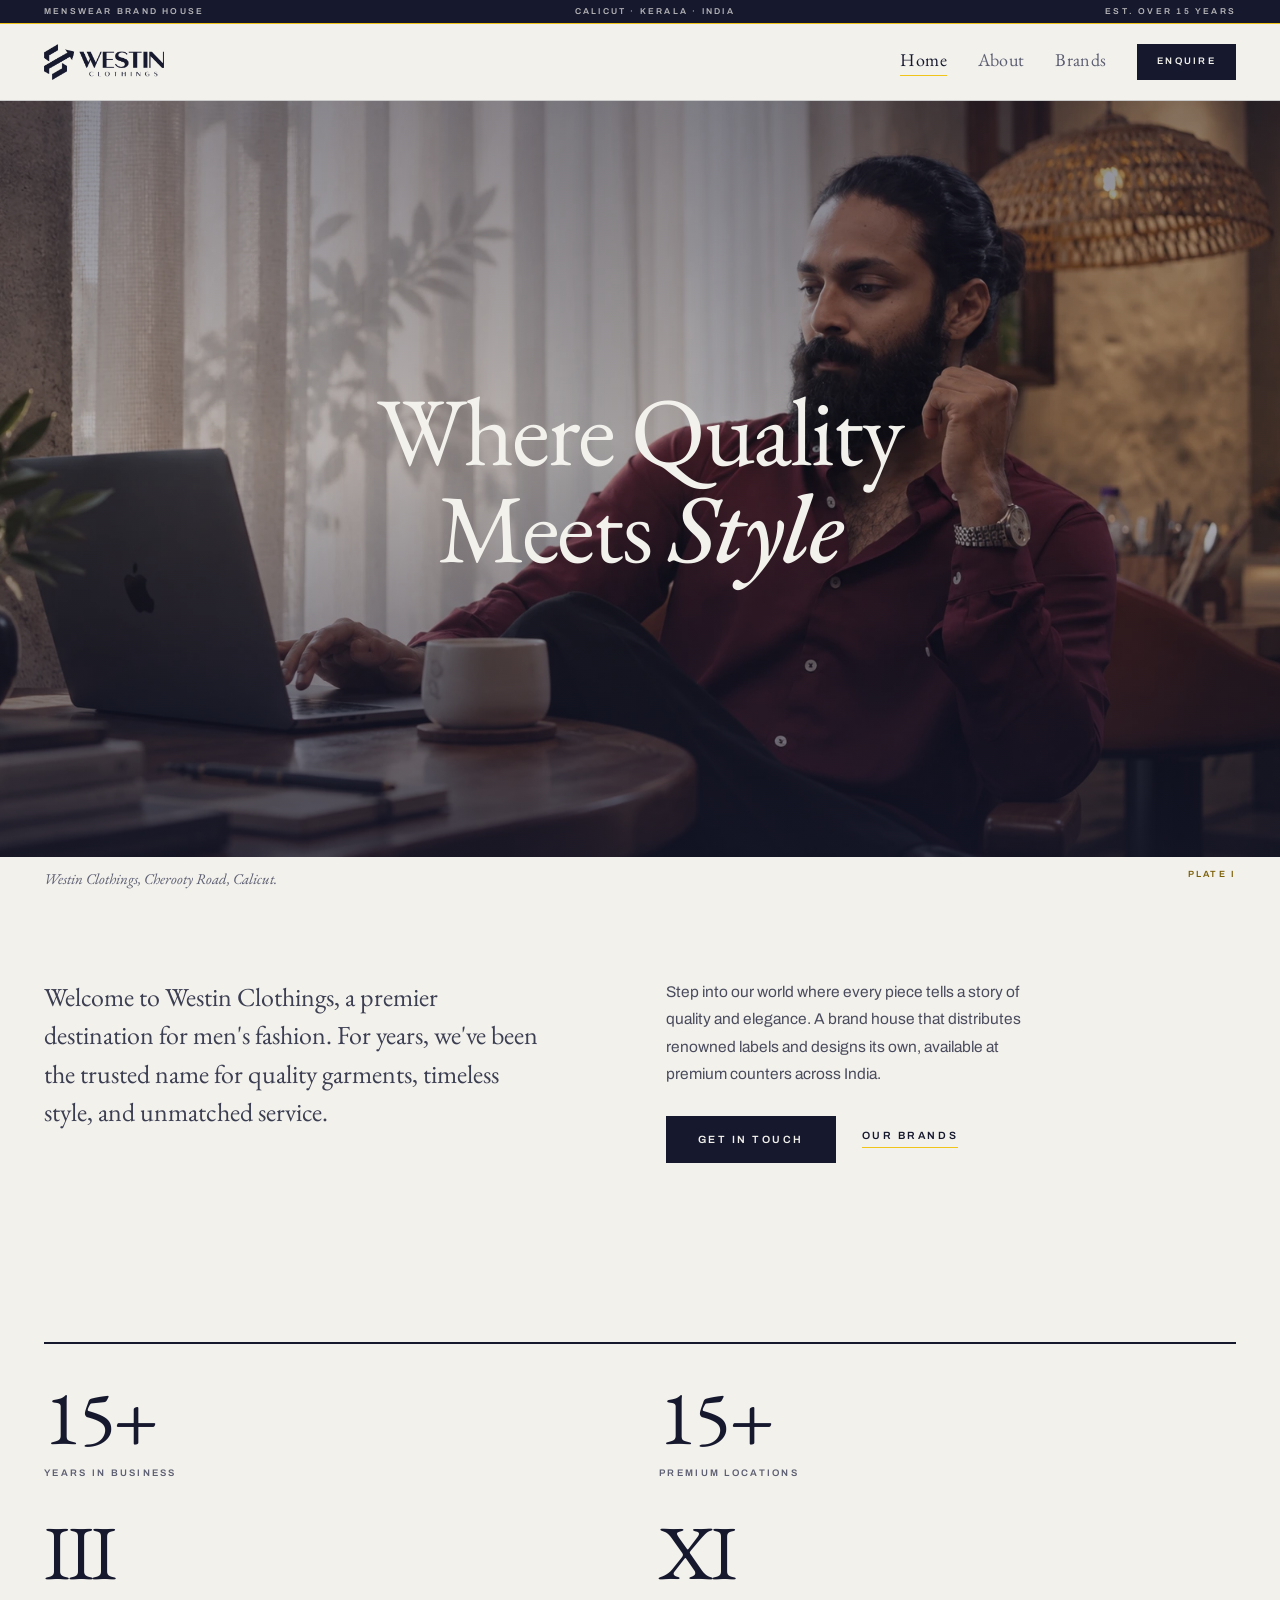
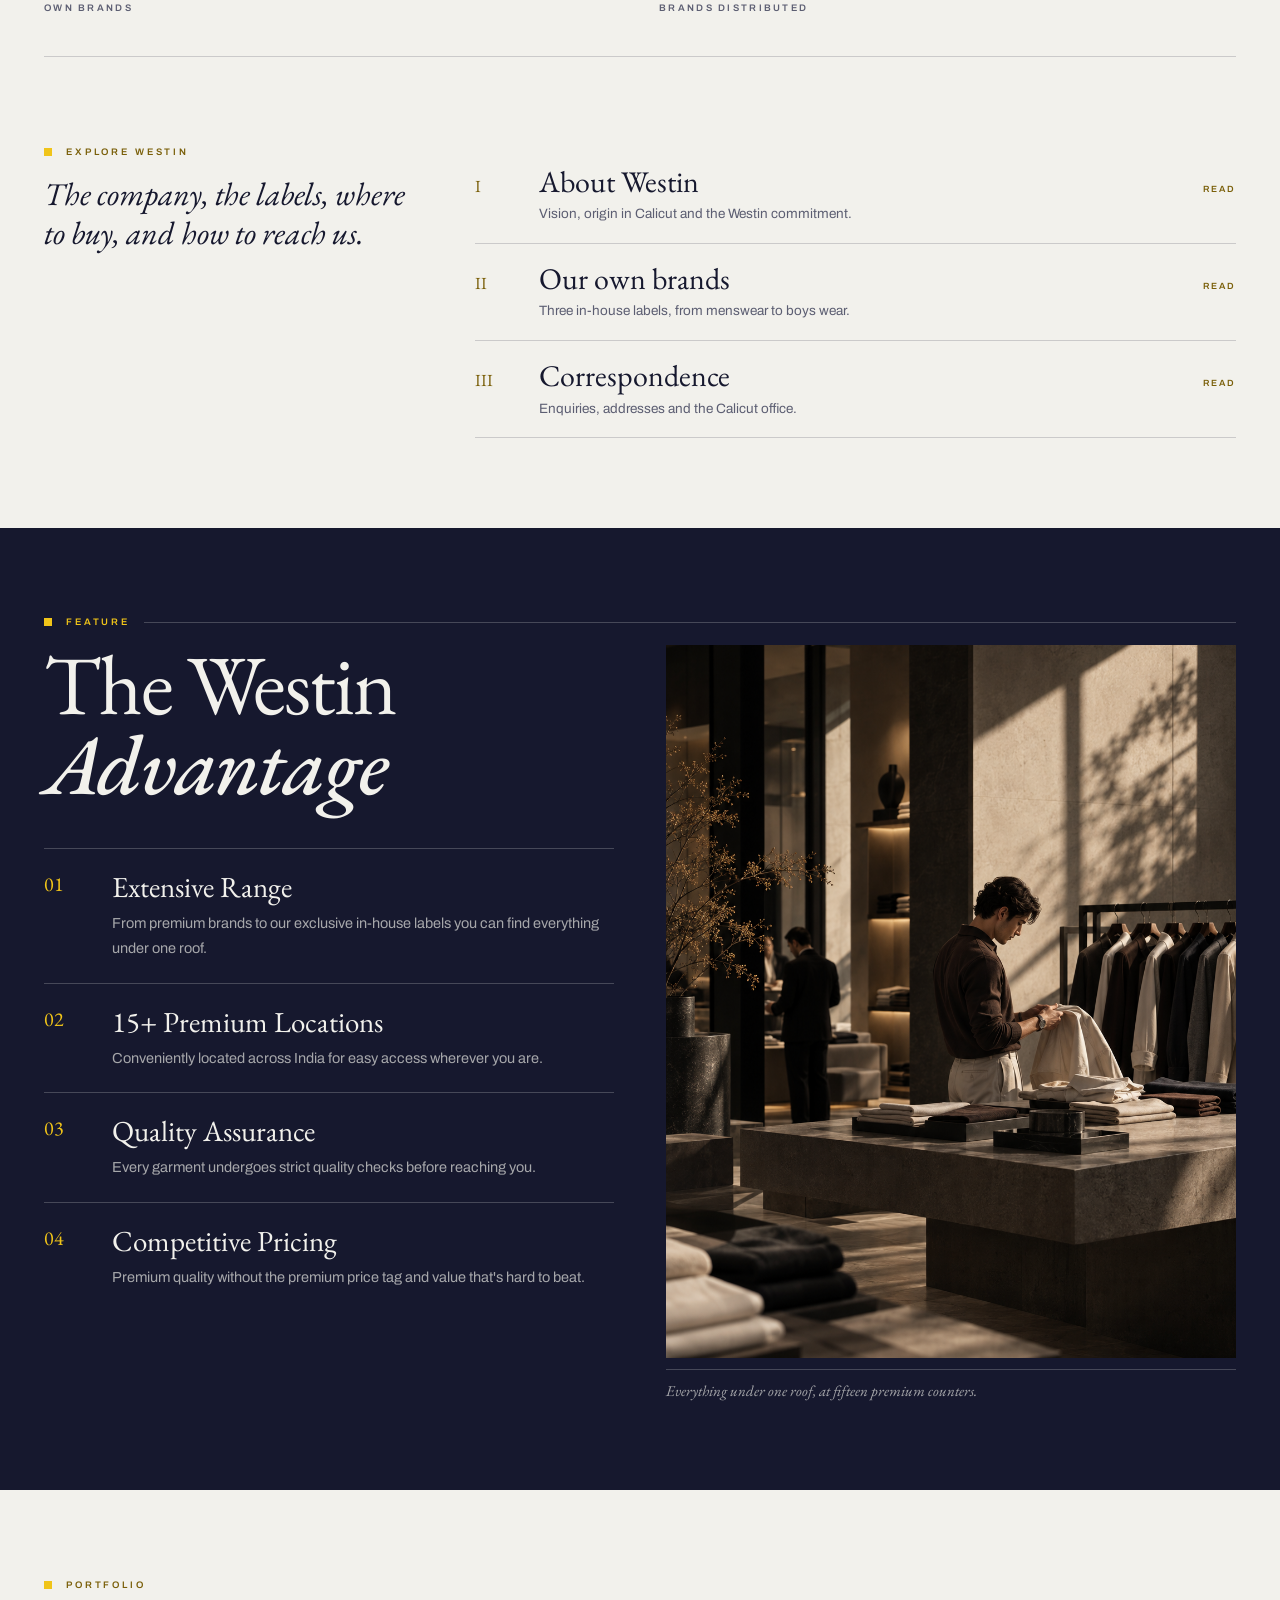
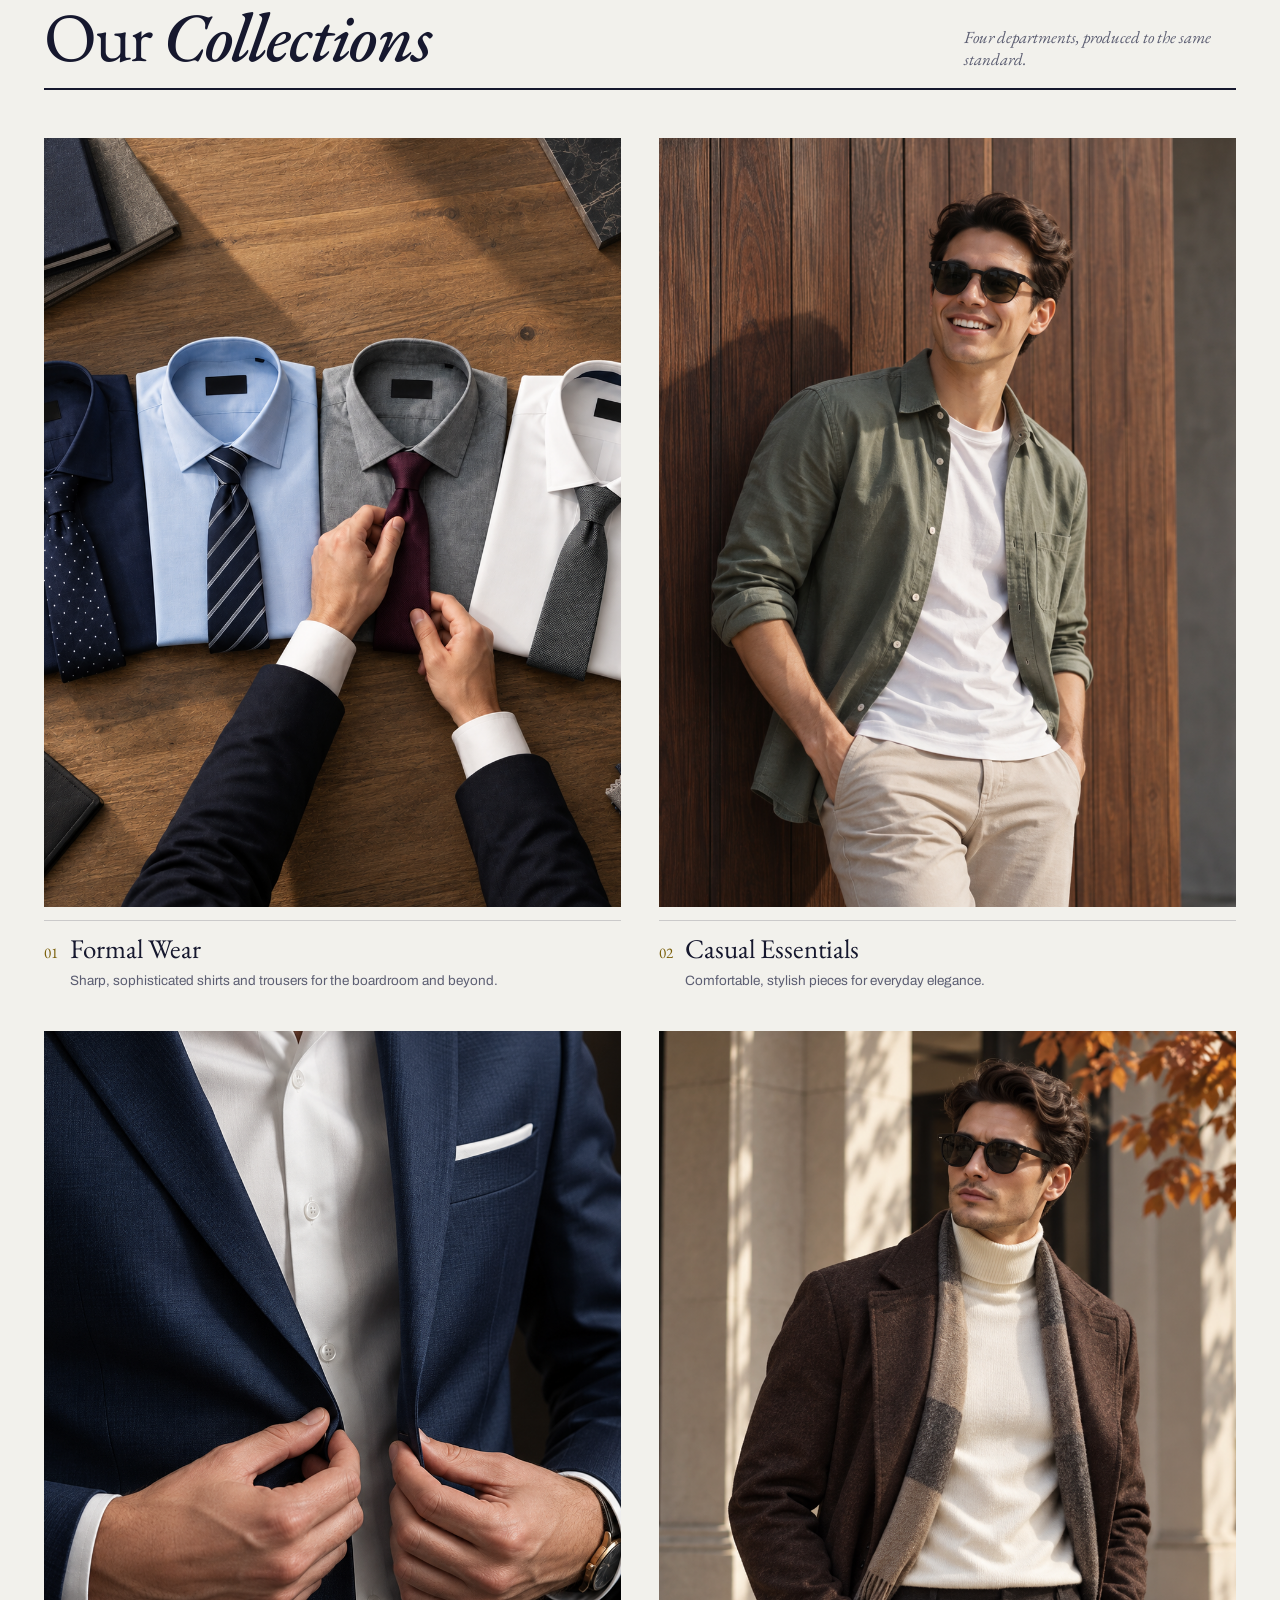
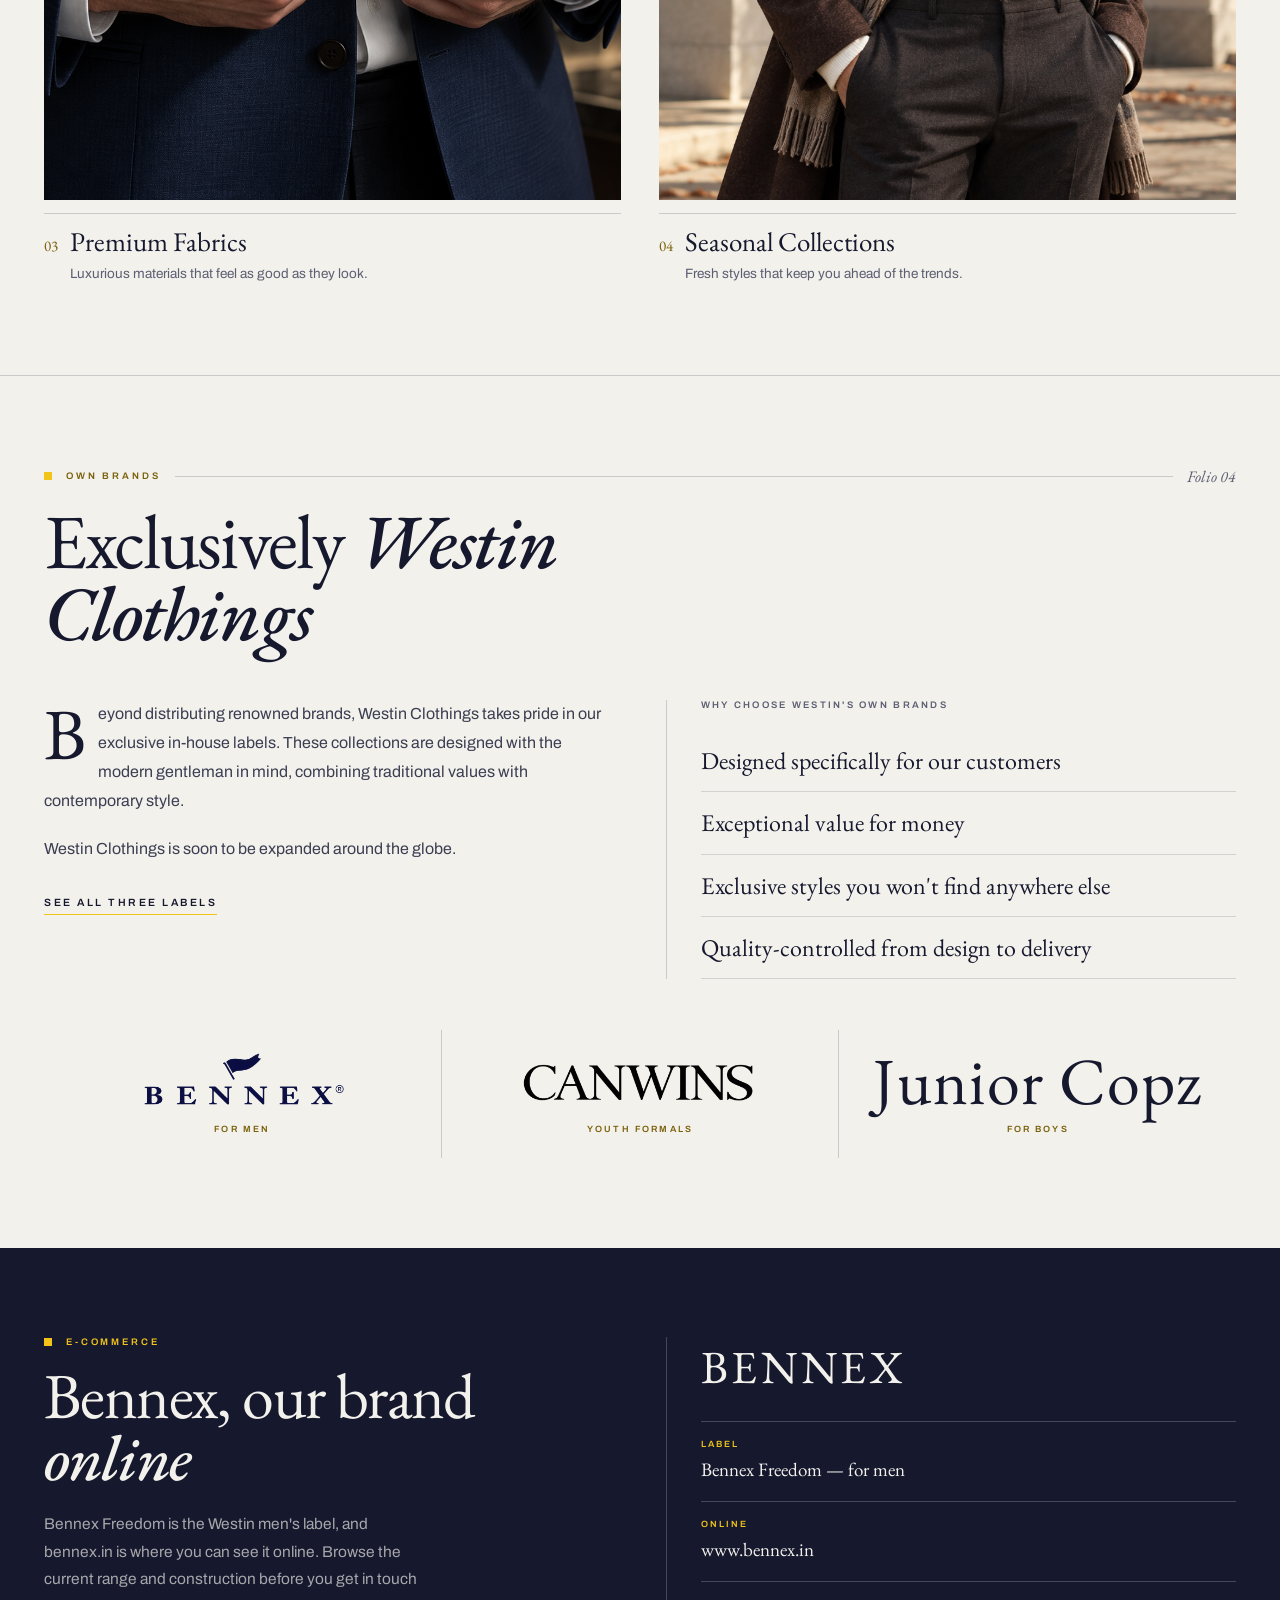
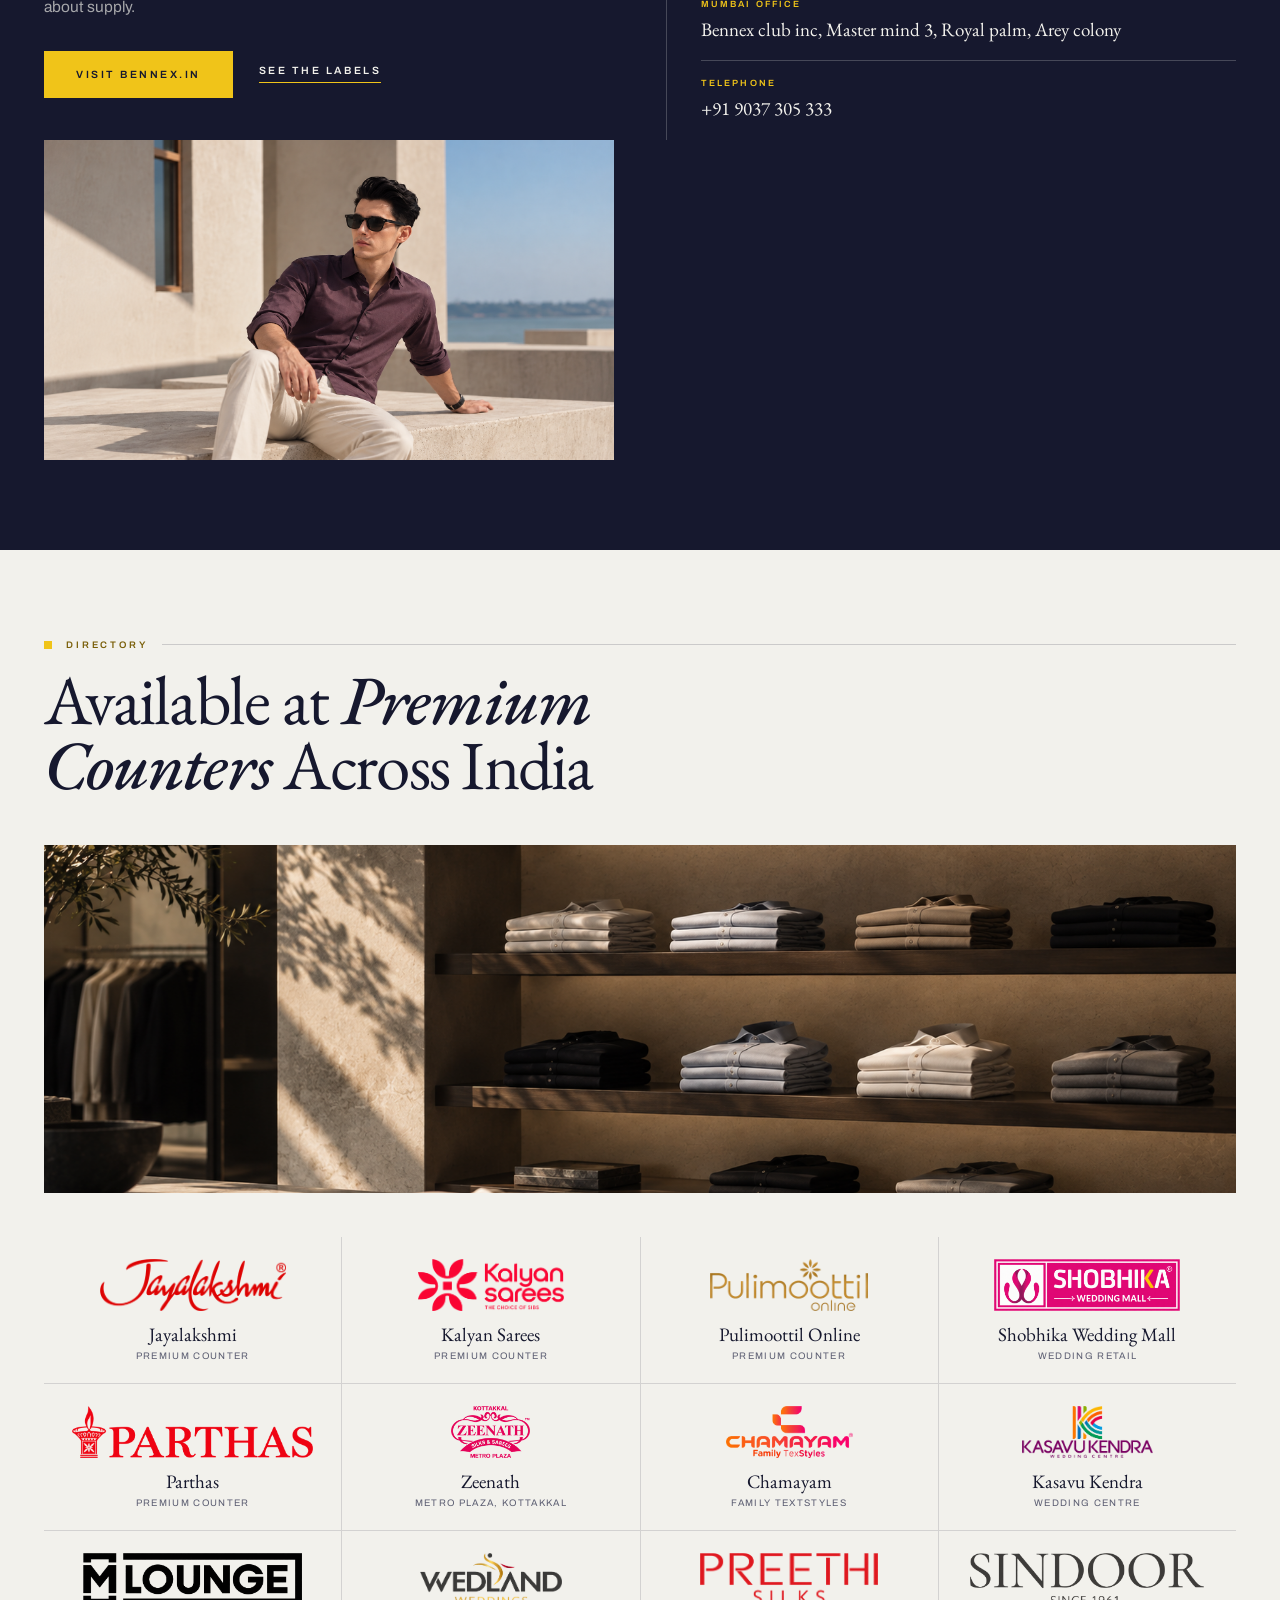
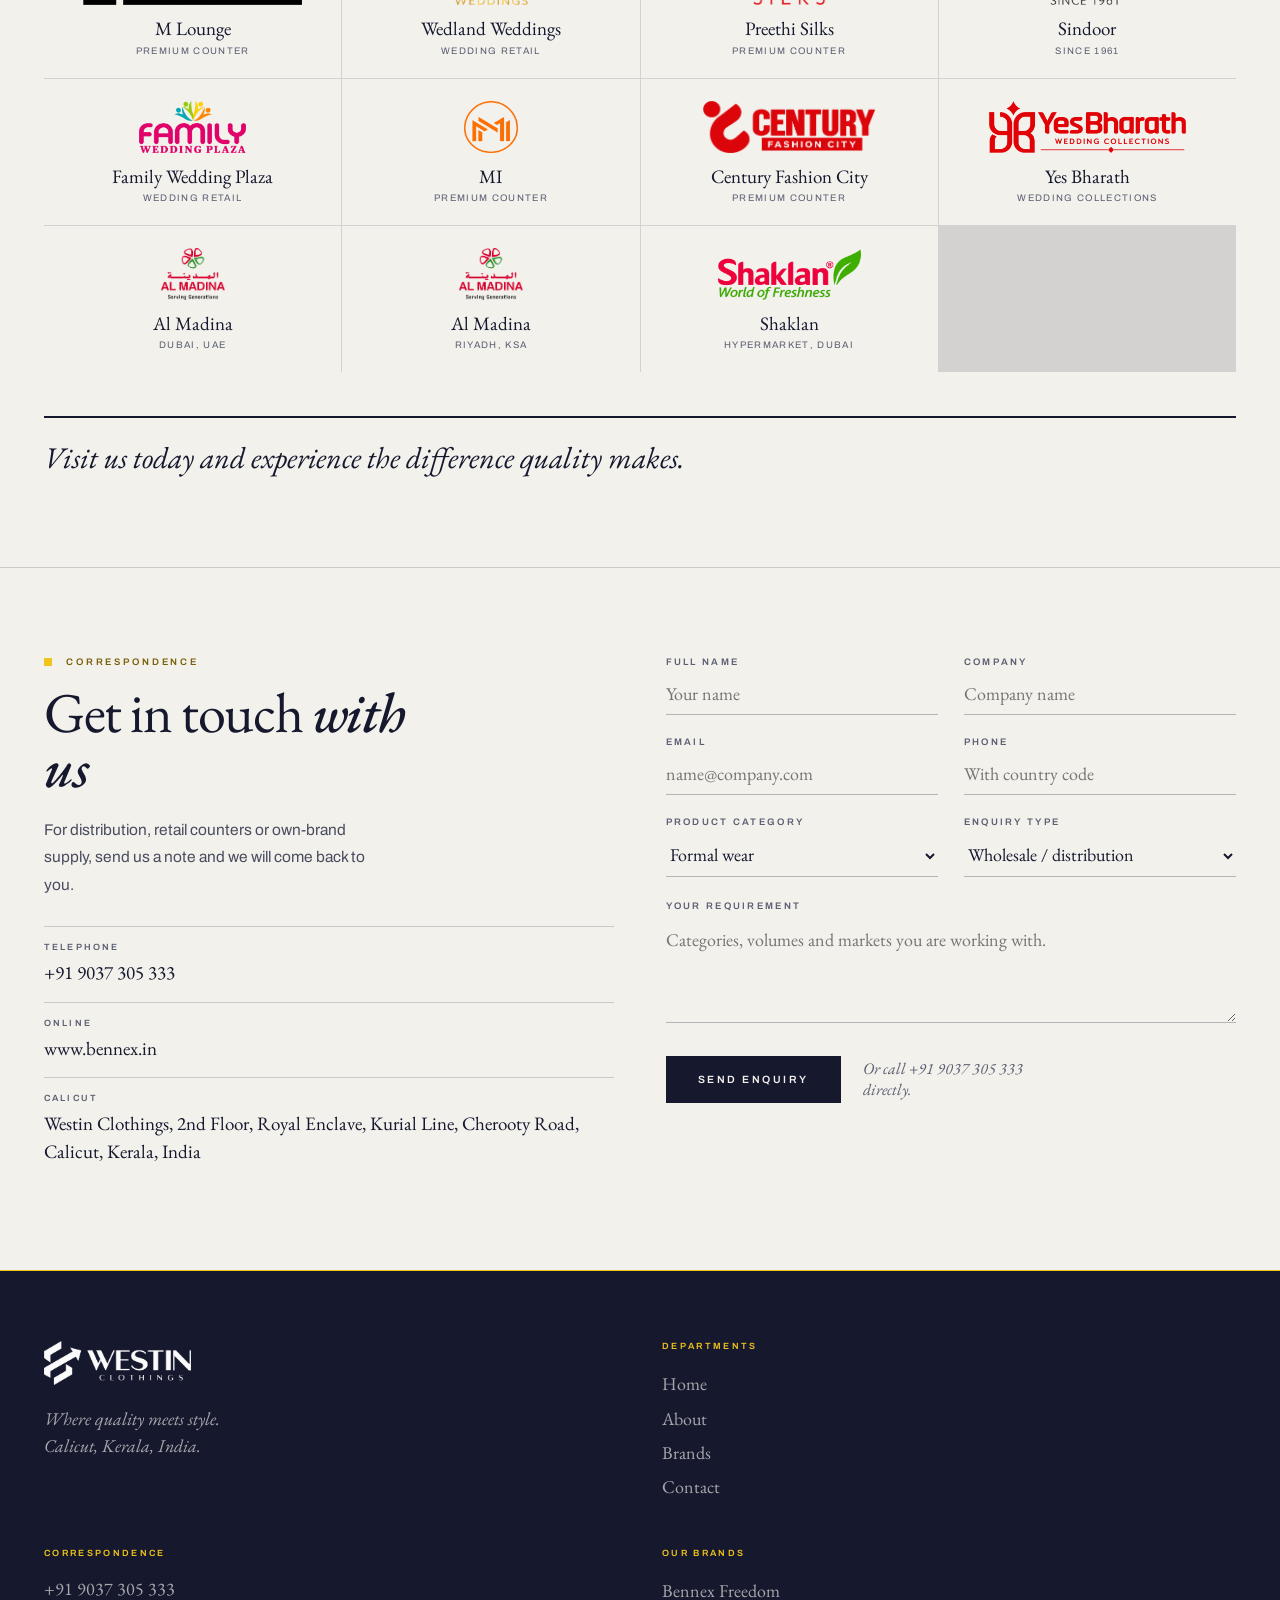
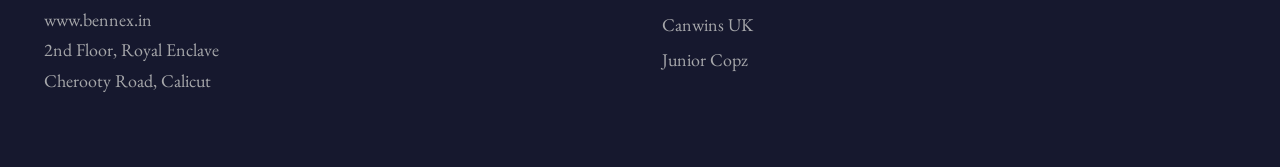
==== commit fa5a9932: "Add Shaklan Hypermarket (Dubai) to premium counters Co-Authored-By: Claude Sonnet 5 <noreply@anthrop" ====
--- a/index.html
+++ b/index.html
@@ -378,6 +378,7 @@
       <div class="directory-cell"><div class="logo"><img src="assets/counter-16-yes-bharath.png" alt="Yes Bharath logo"></div><div><div class="name">Yes Bharath</div><div class="note">Wedding collections</div></div></div>
       <div class="directory-cell"><div class="logo"><img src="assets/counter-17-al-madina.png" alt="Al Madina logo"></div><div><div class="name">Al Madina</div><div class="note">Dubai, UAE</div></div></div>
       <div class="directory-cell"><div class="logo"><img src="assets/counter-17-al-madina.png" alt="Al Madina logo"></div><div><div class="name">Al Madina</div><div class="note">Riyadh, KSA</div></div></div>
+      <div class="directory-cell"><div class="logo"><img src="assets/counter-18-shaklan.webp" alt="Shaklan logo"></div><div><div class="name">Shaklan</div><div class="note">Hypermarket, Dubai</div></div></div>
     </div>
     <div class="directory-outro">Visit us today and experience the difference quality makes.</div>
   </div>
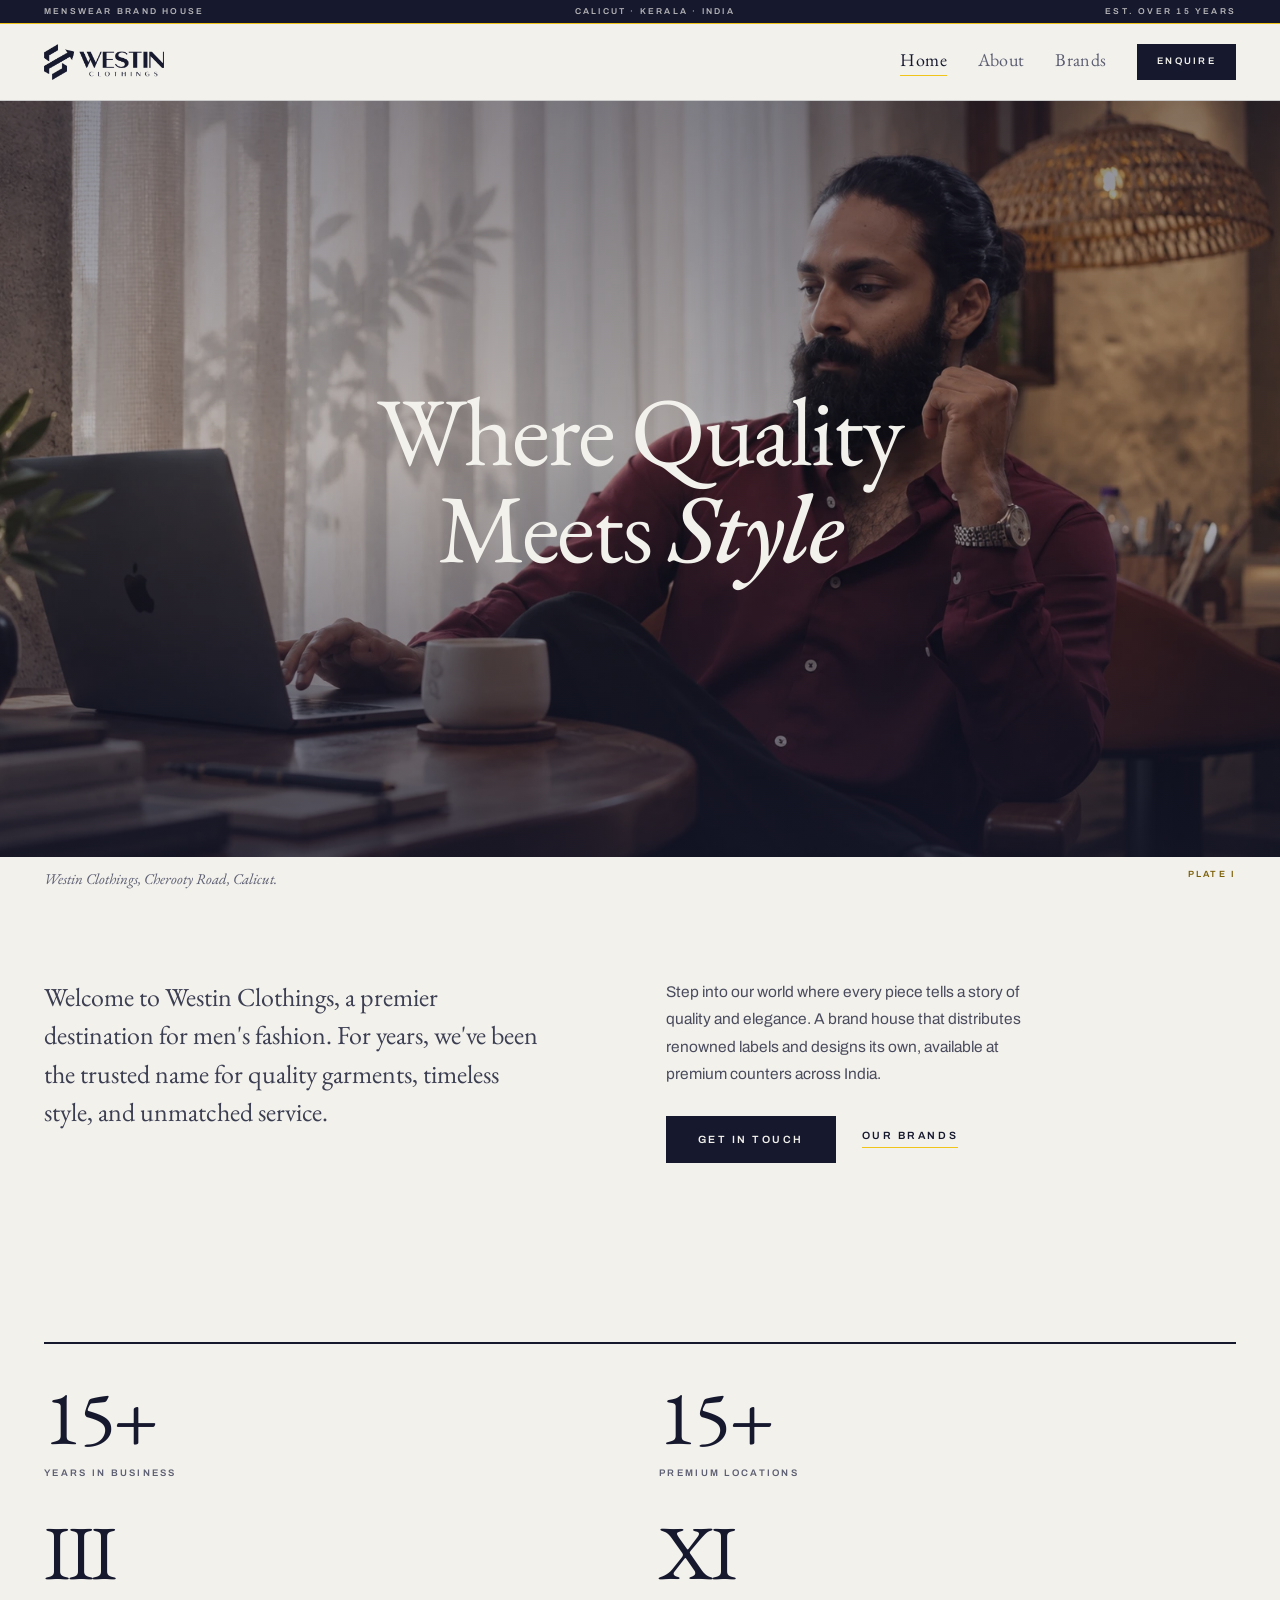
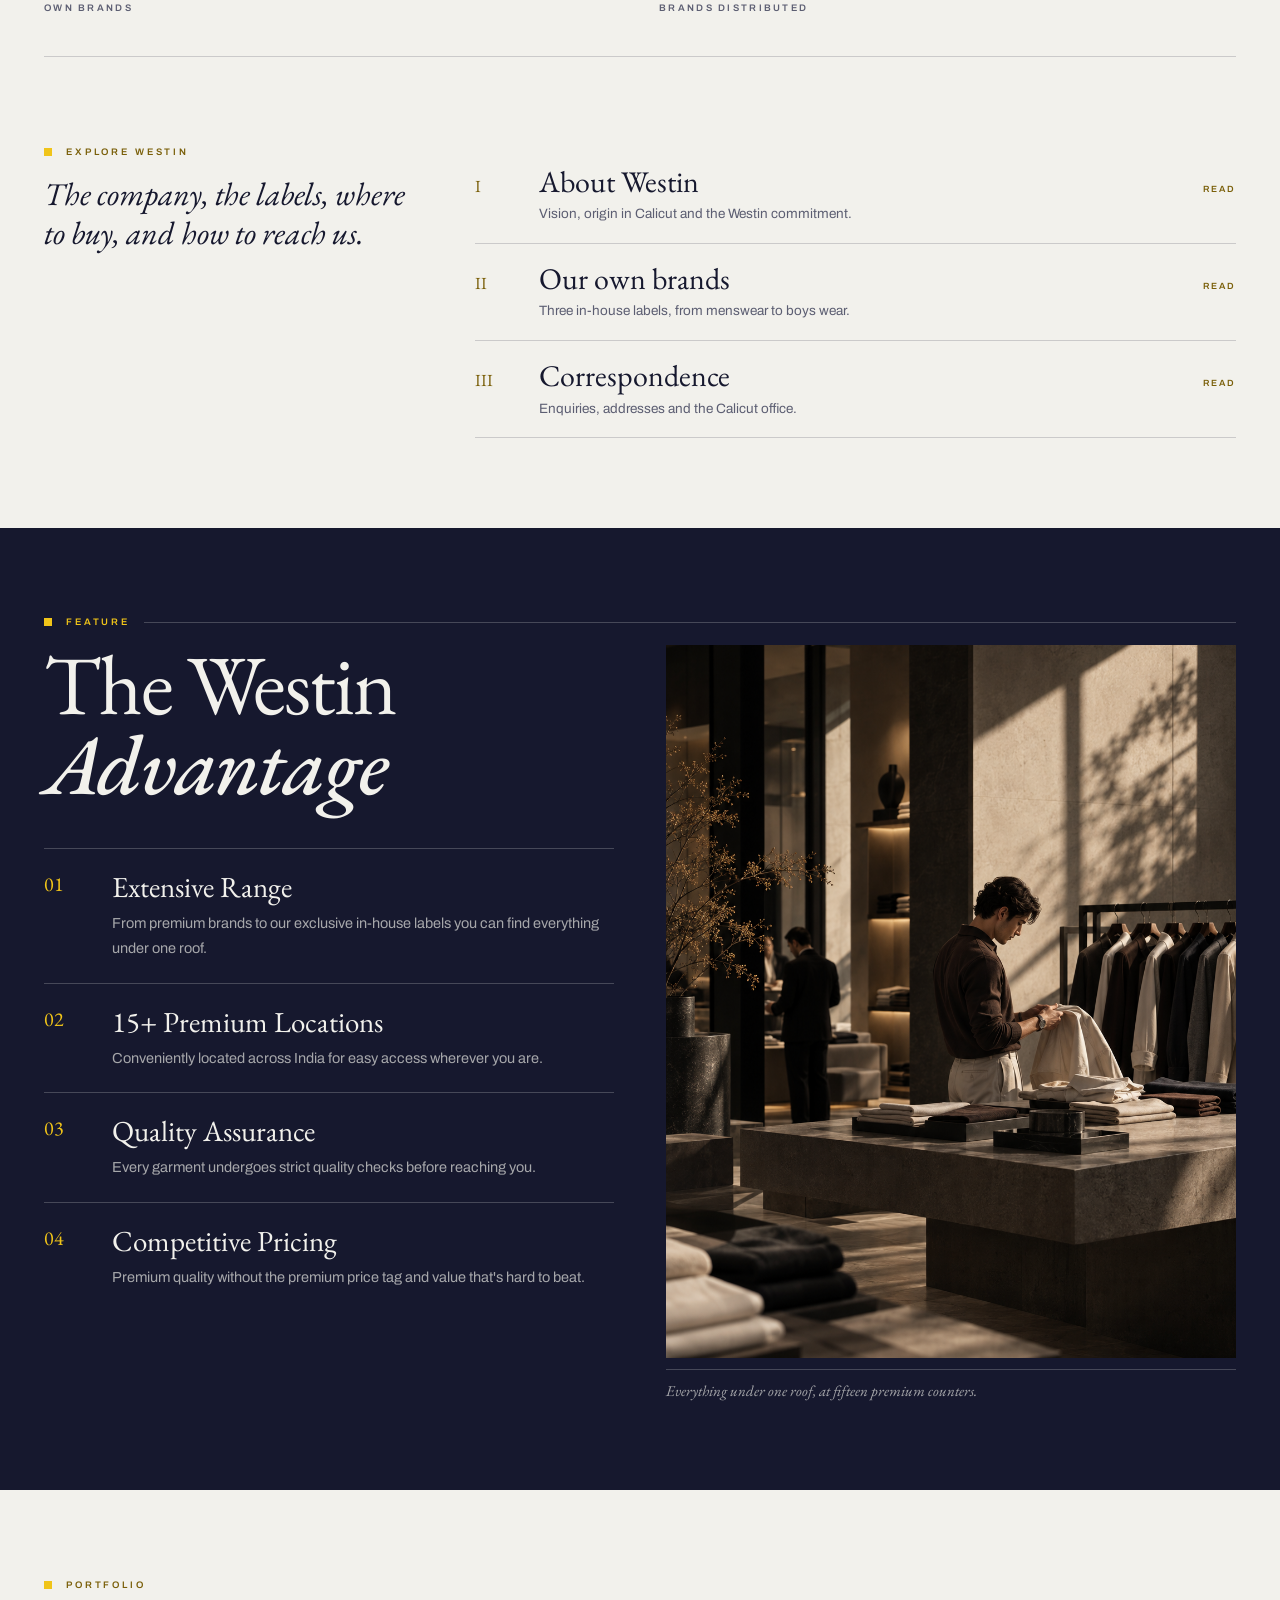
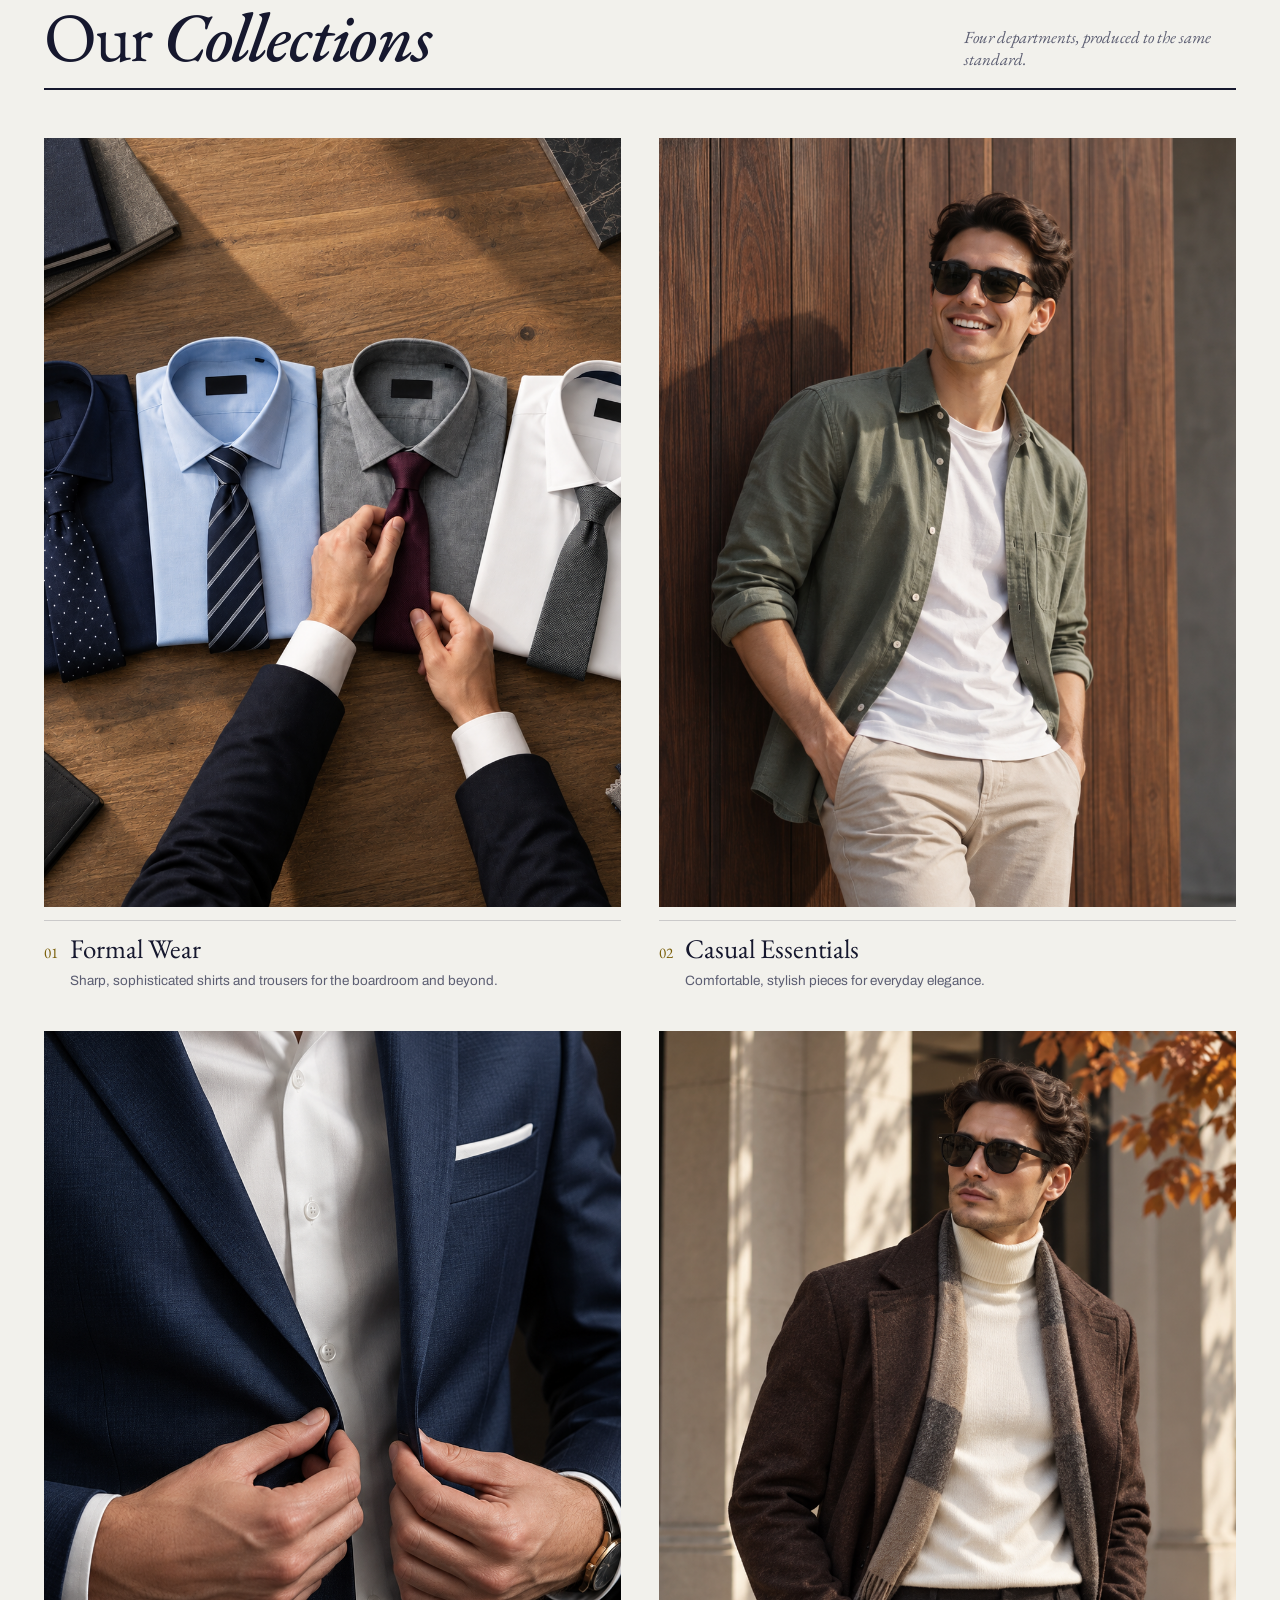
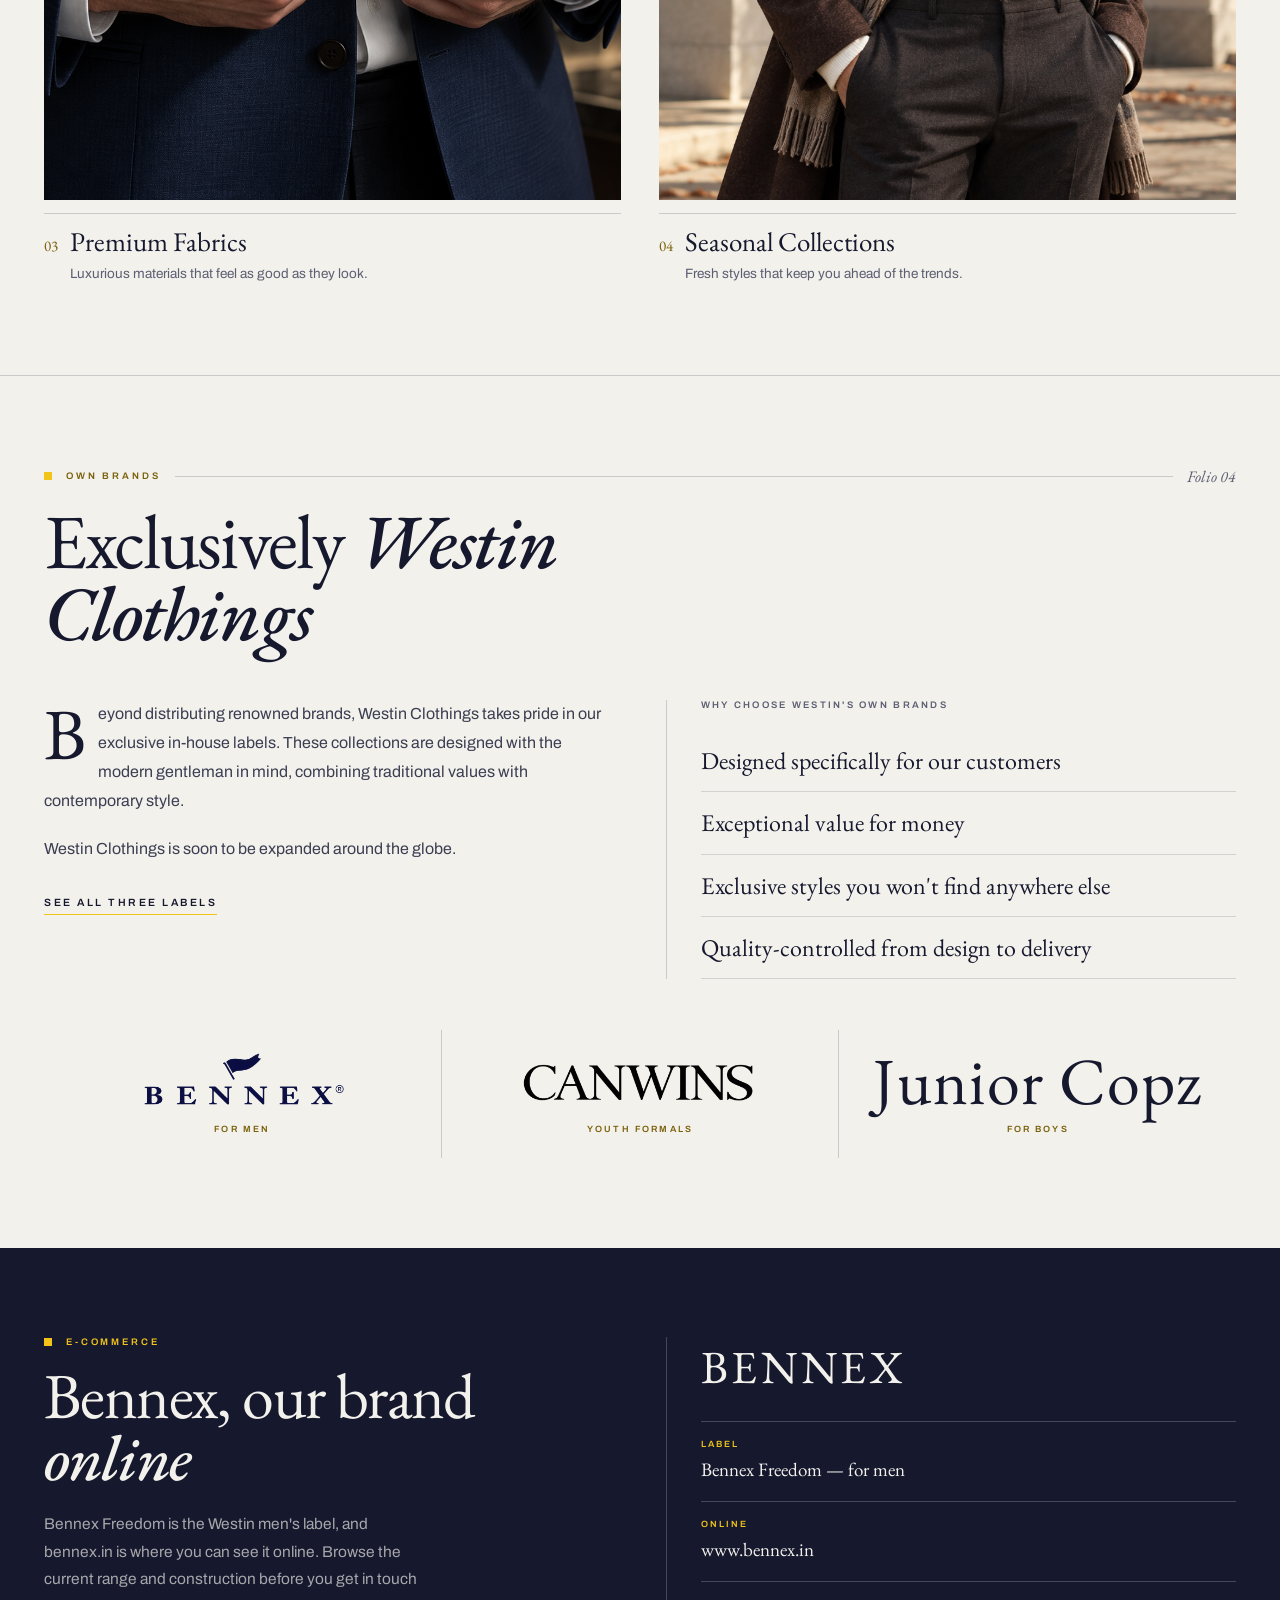
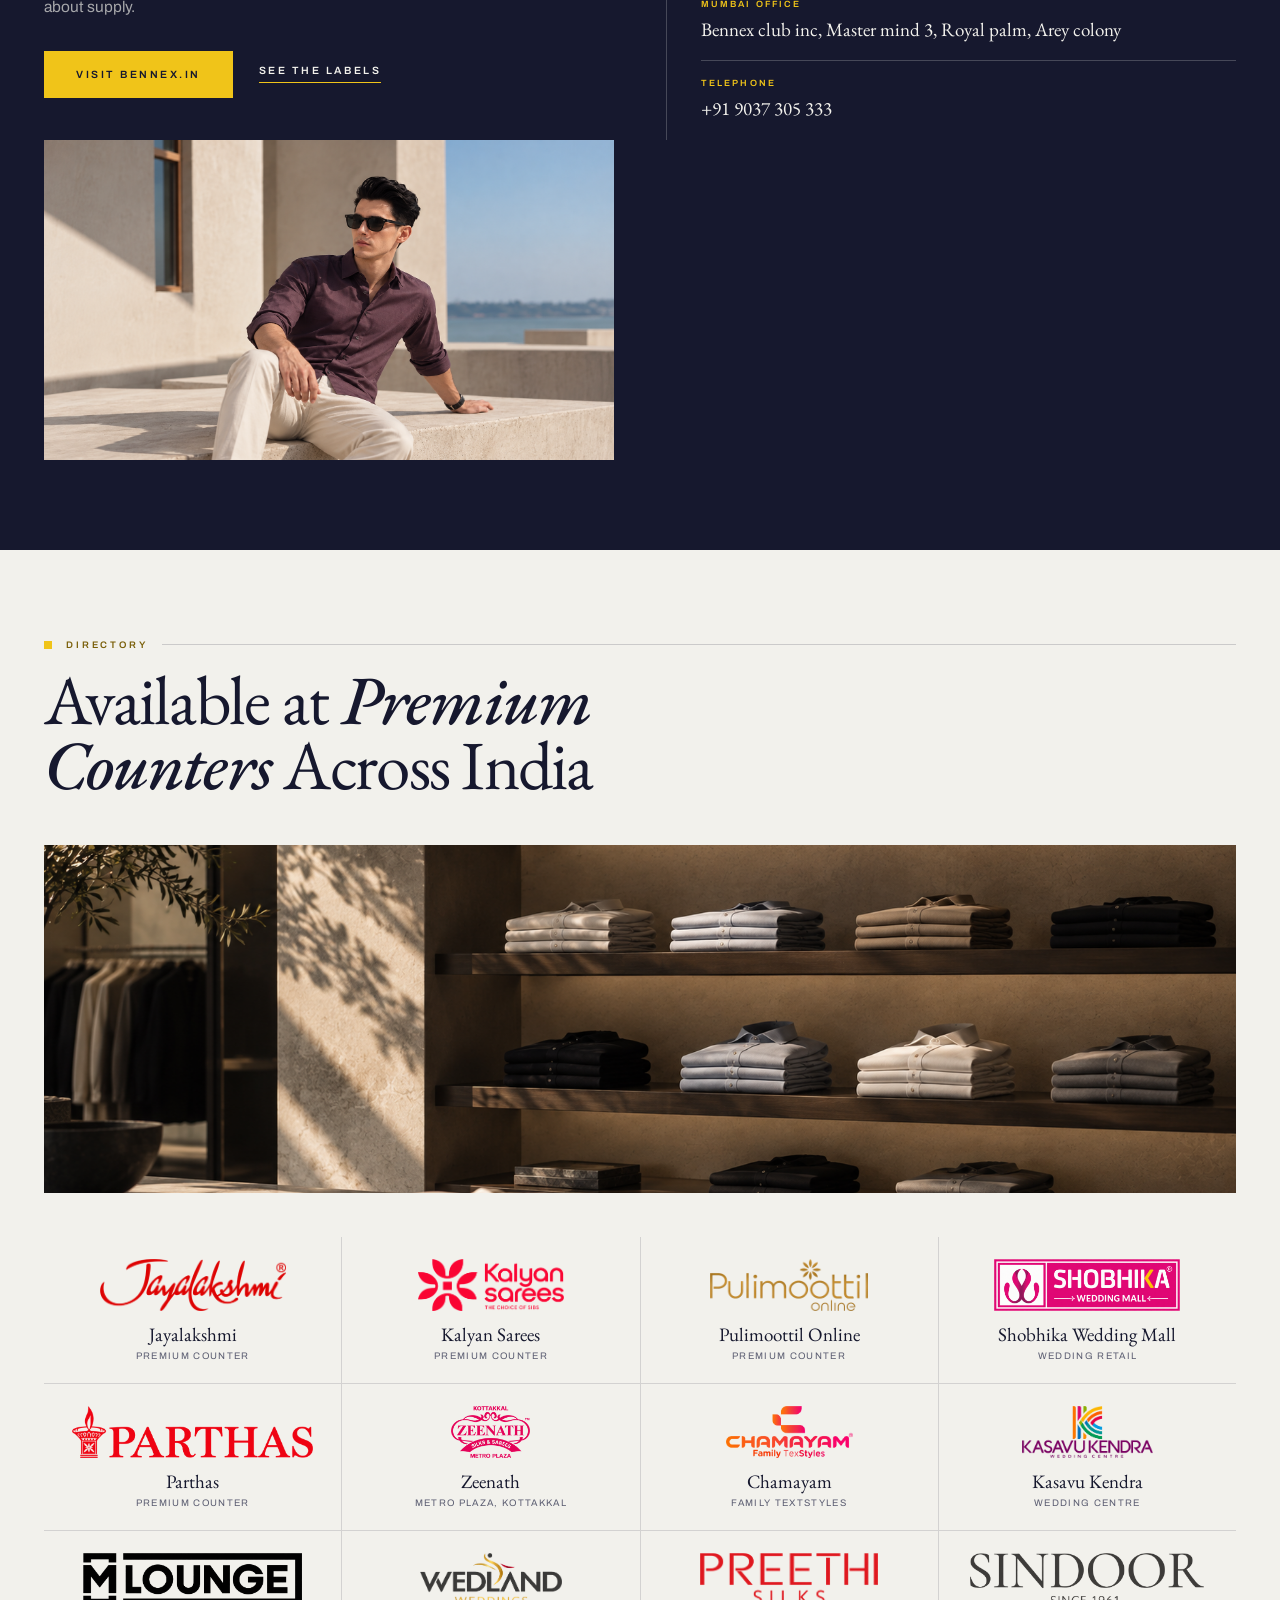
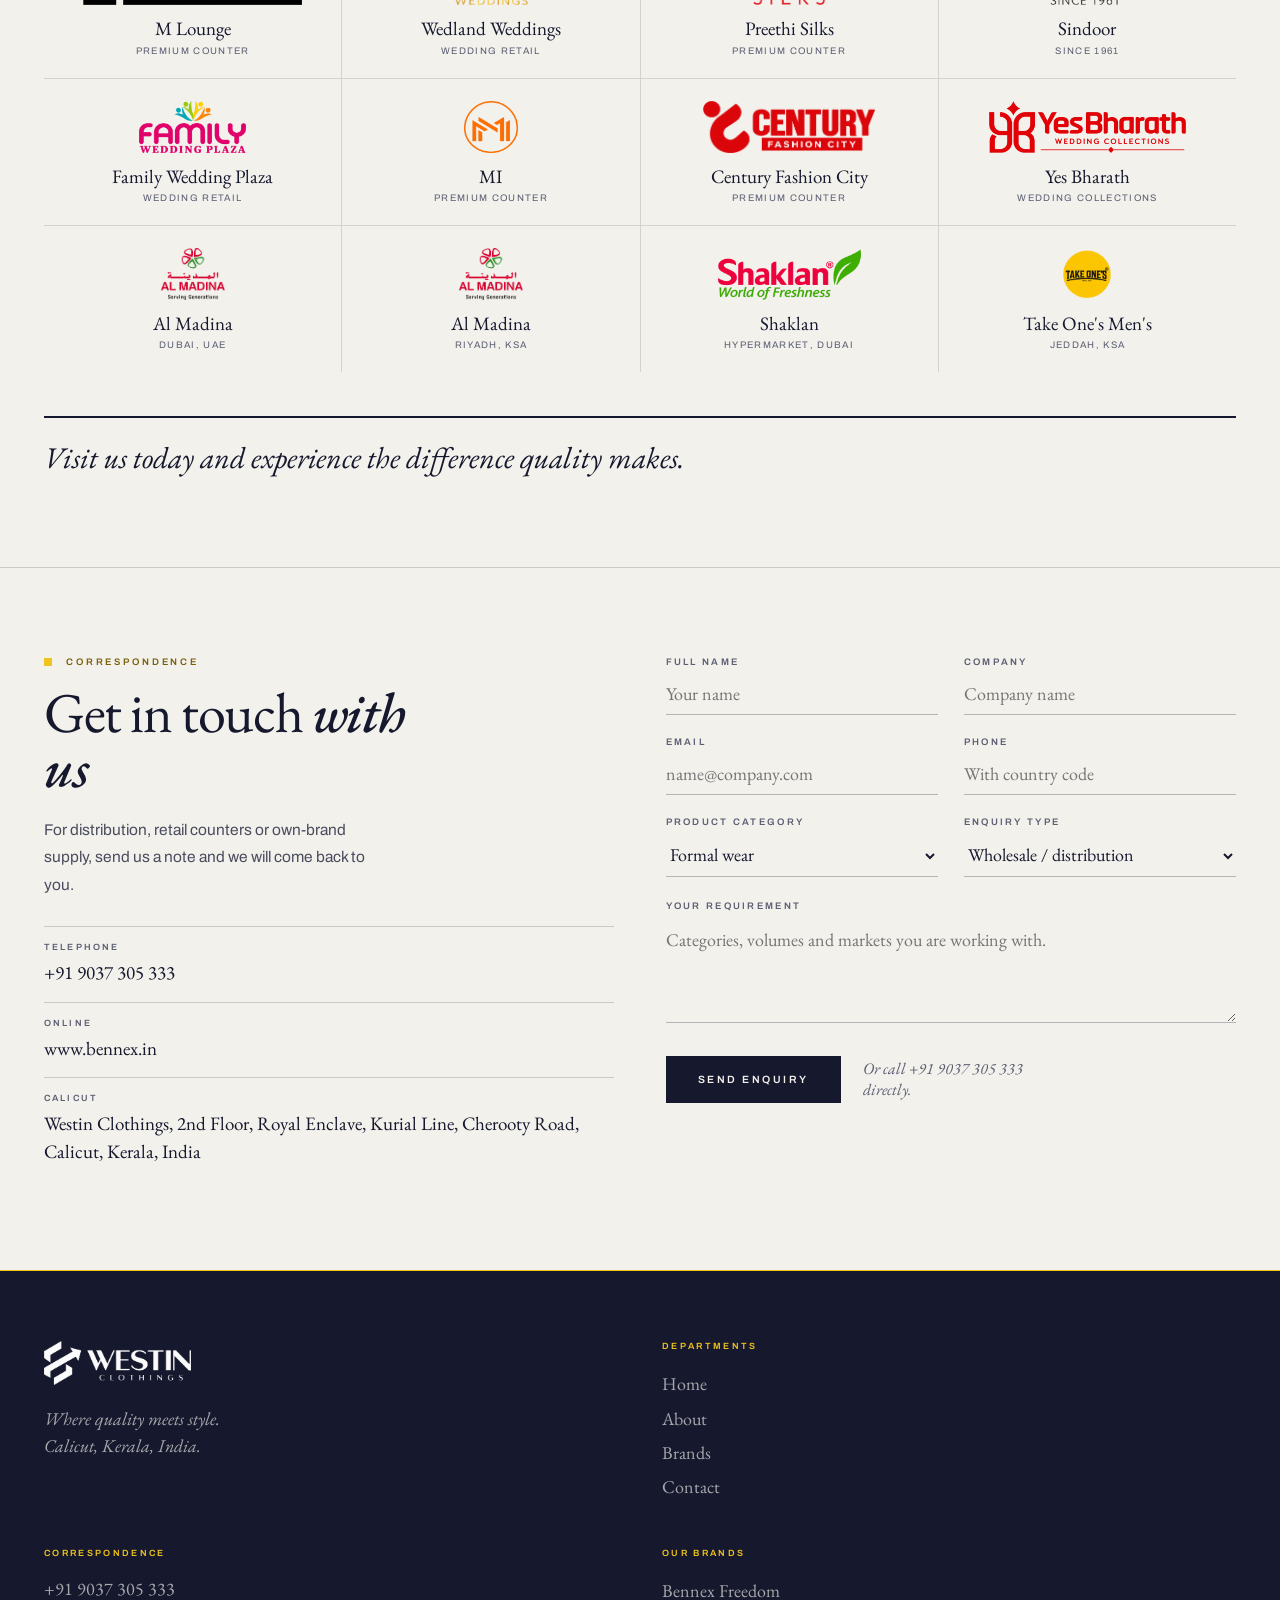
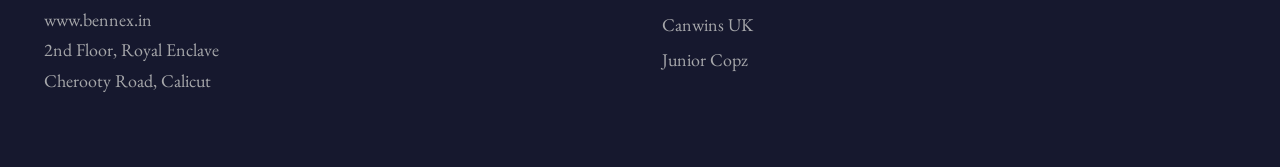
==== commit 6ec07fdc: "Add Take One's Men's (Jeddah, KSA) to premium counters Co-Authored-By: Claude Sonnet 5 <noreply@anth" ====
--- a/index.html
+++ b/index.html
@@ -379,6 +379,7 @@
       <div class="directory-cell"><div class="logo"><img src="assets/counter-17-al-madina.png" alt="Al Madina logo"></div><div><div class="name">Al Madina</div><div class="note">Dubai, UAE</div></div></div>
       <div class="directory-cell"><div class="logo"><img src="assets/counter-17-al-madina.png" alt="Al Madina logo"></div><div><div class="name">Al Madina</div><div class="note">Riyadh, KSA</div></div></div>
       <div class="directory-cell"><div class="logo"><img src="assets/counter-18-shaklan.webp" alt="Shaklan logo"></div><div><div class="name">Shaklan</div><div class="note">Hypermarket, Dubai</div></div></div>
+      <div class="directory-cell"><div class="logo"><img src="assets/counter-19-take-ones.webp" alt="Take One's Men's logo"></div><div><div class="name">Take One's Men's</div><div class="note">Jeddah, KSA</div></div></div>
     </div>
     <div class="directory-outro">Visit us today and experience the difference quality makes.</div>
   </div>
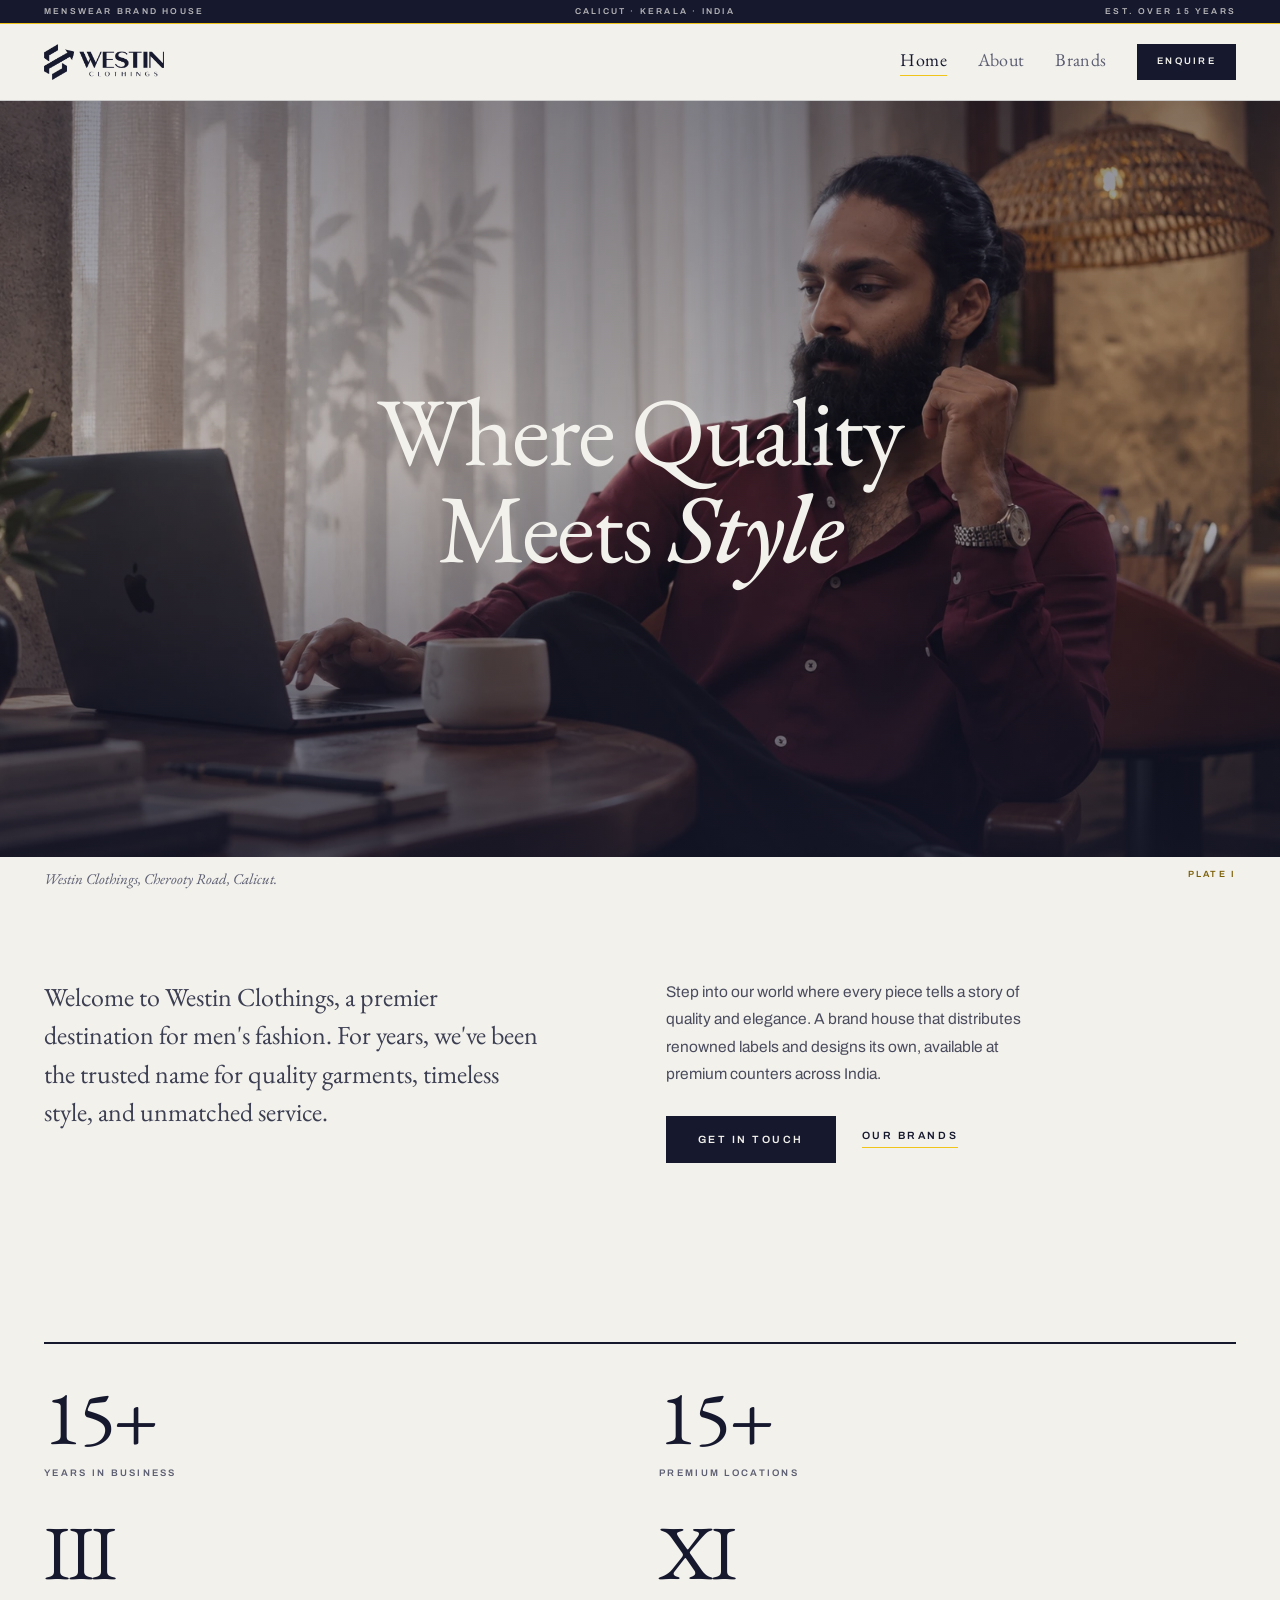
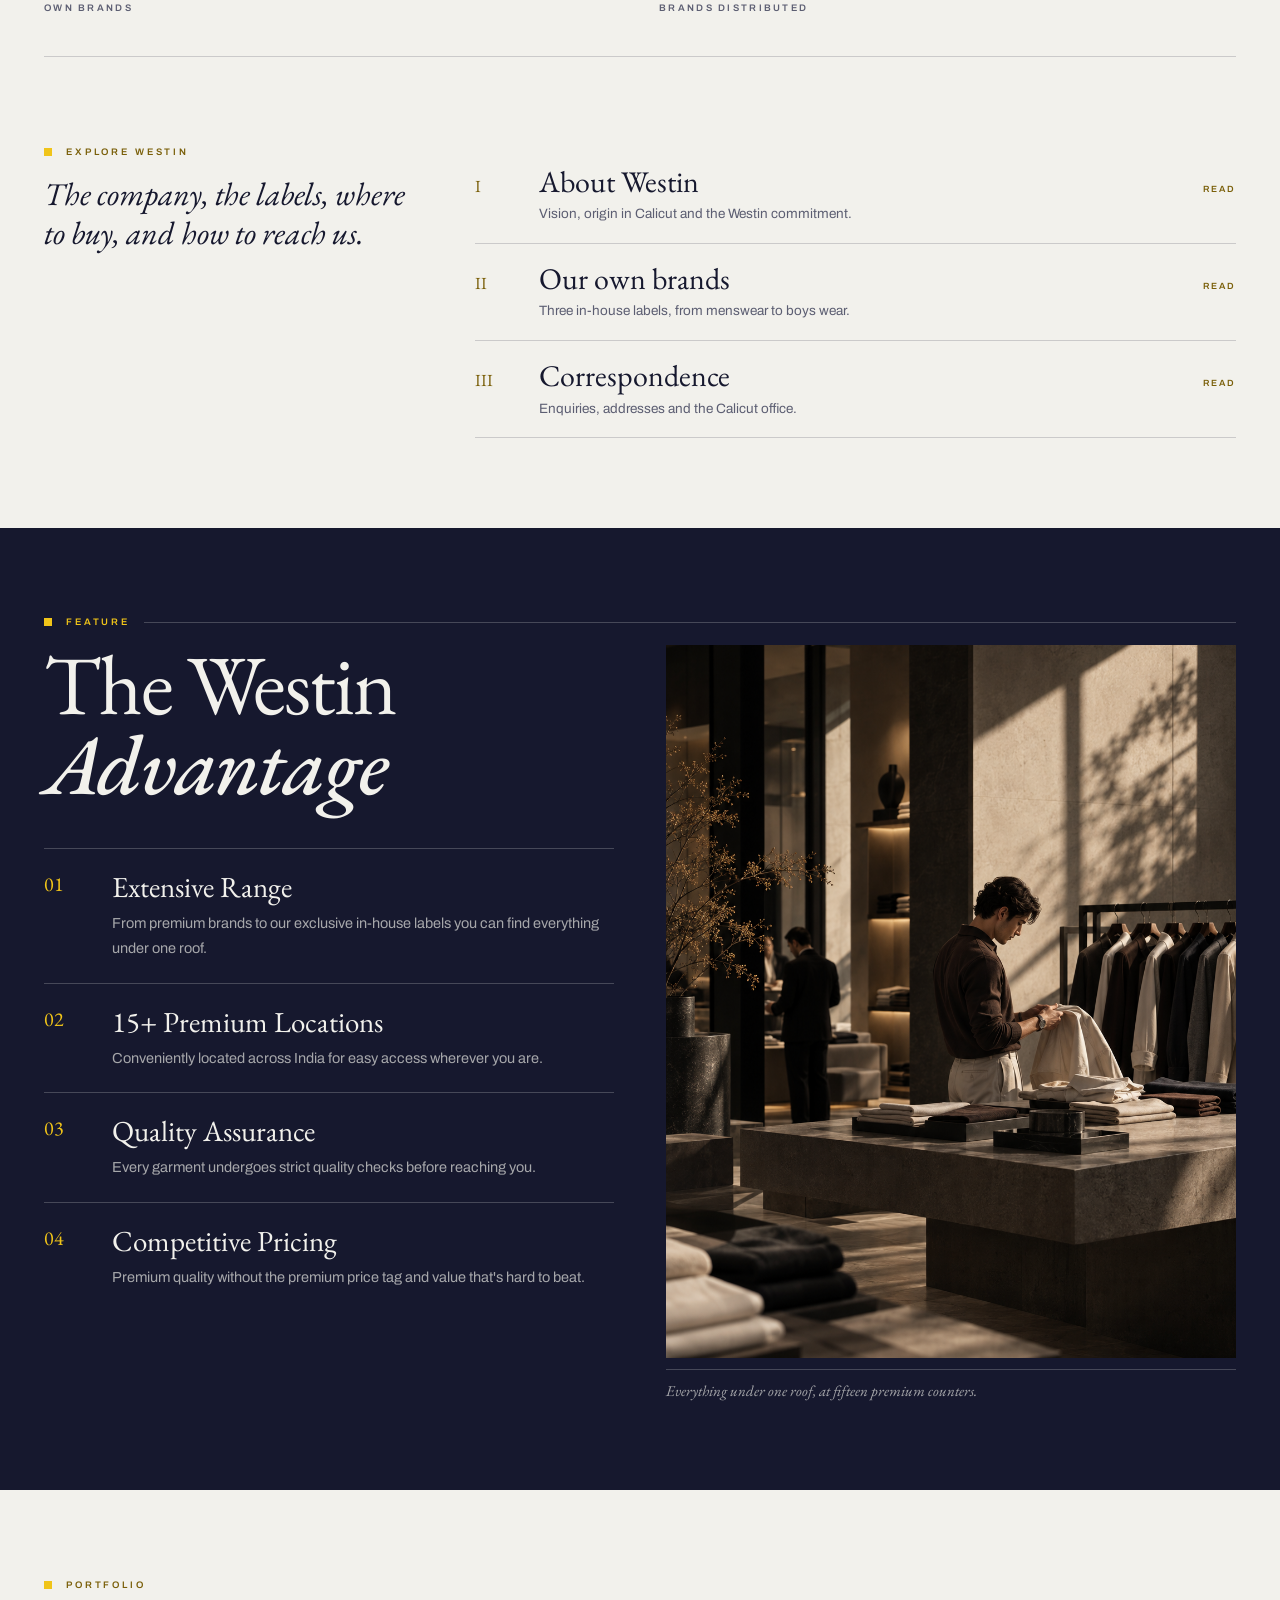
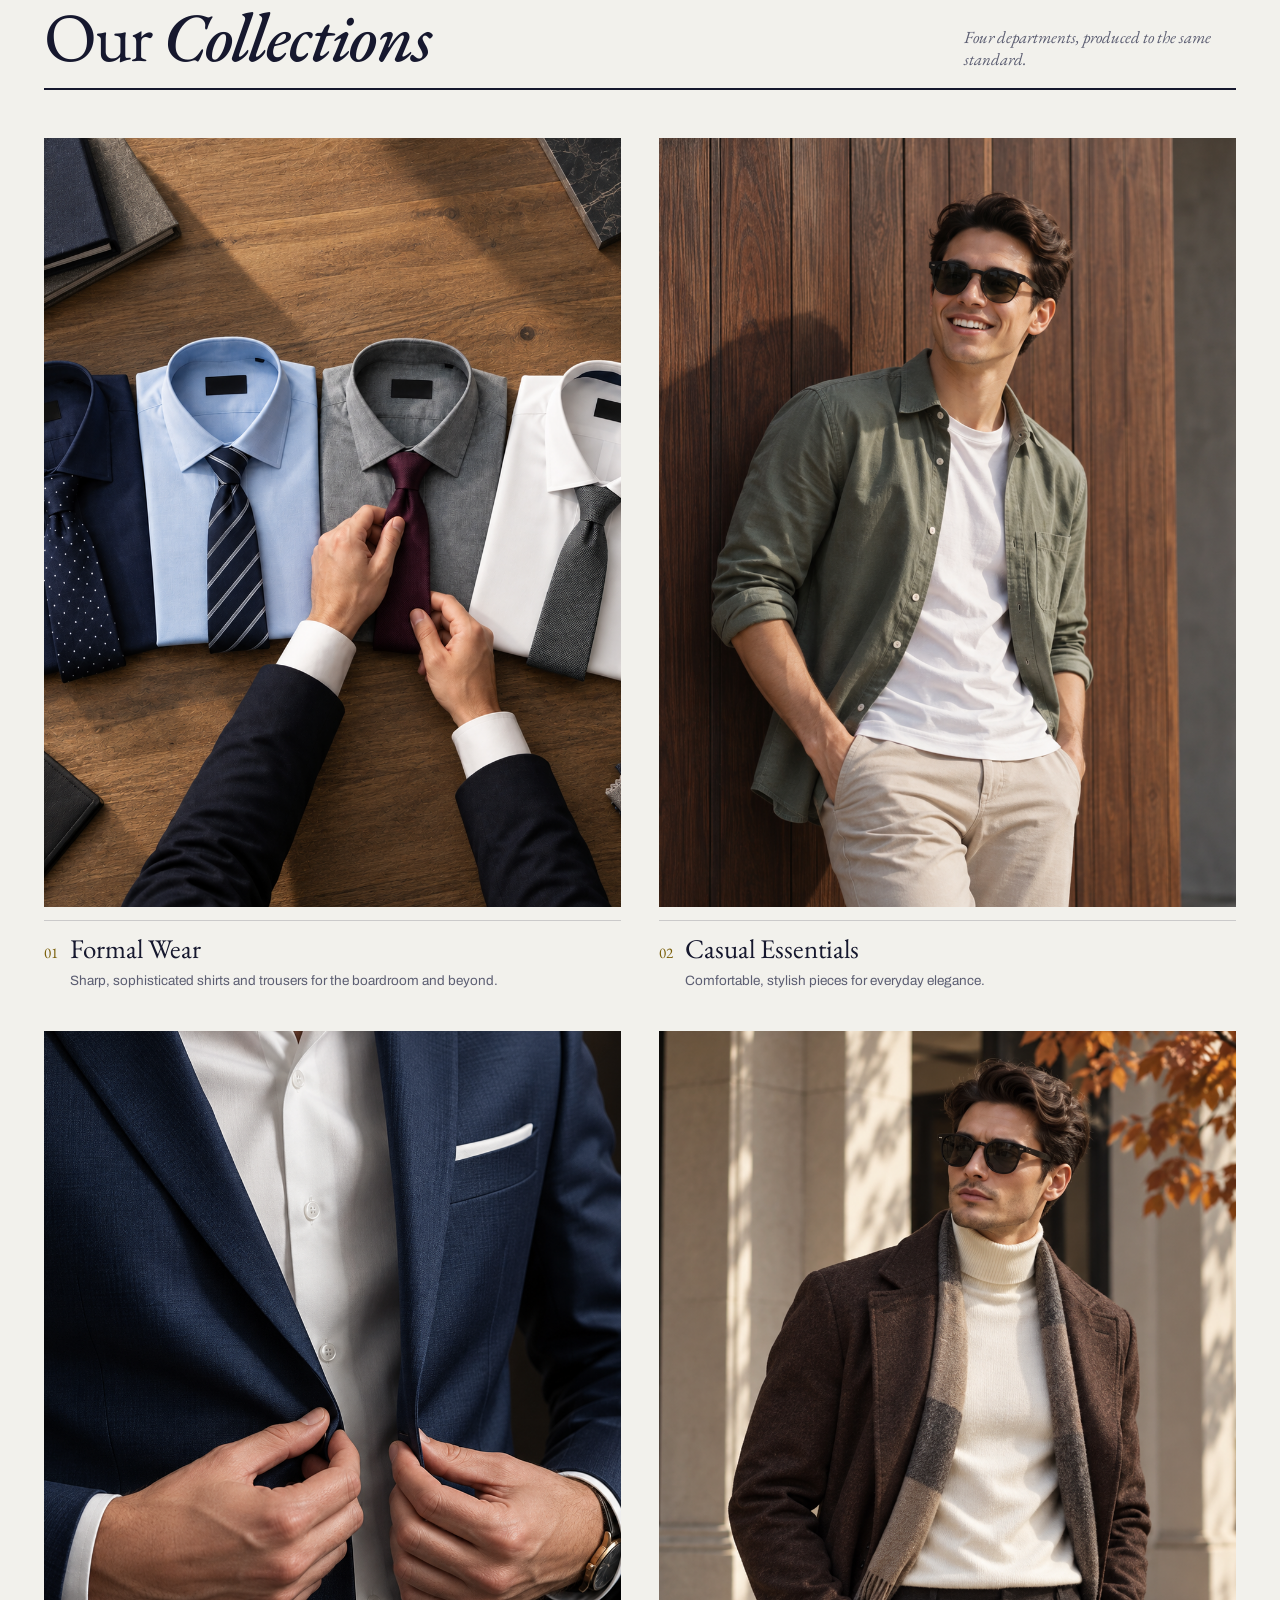
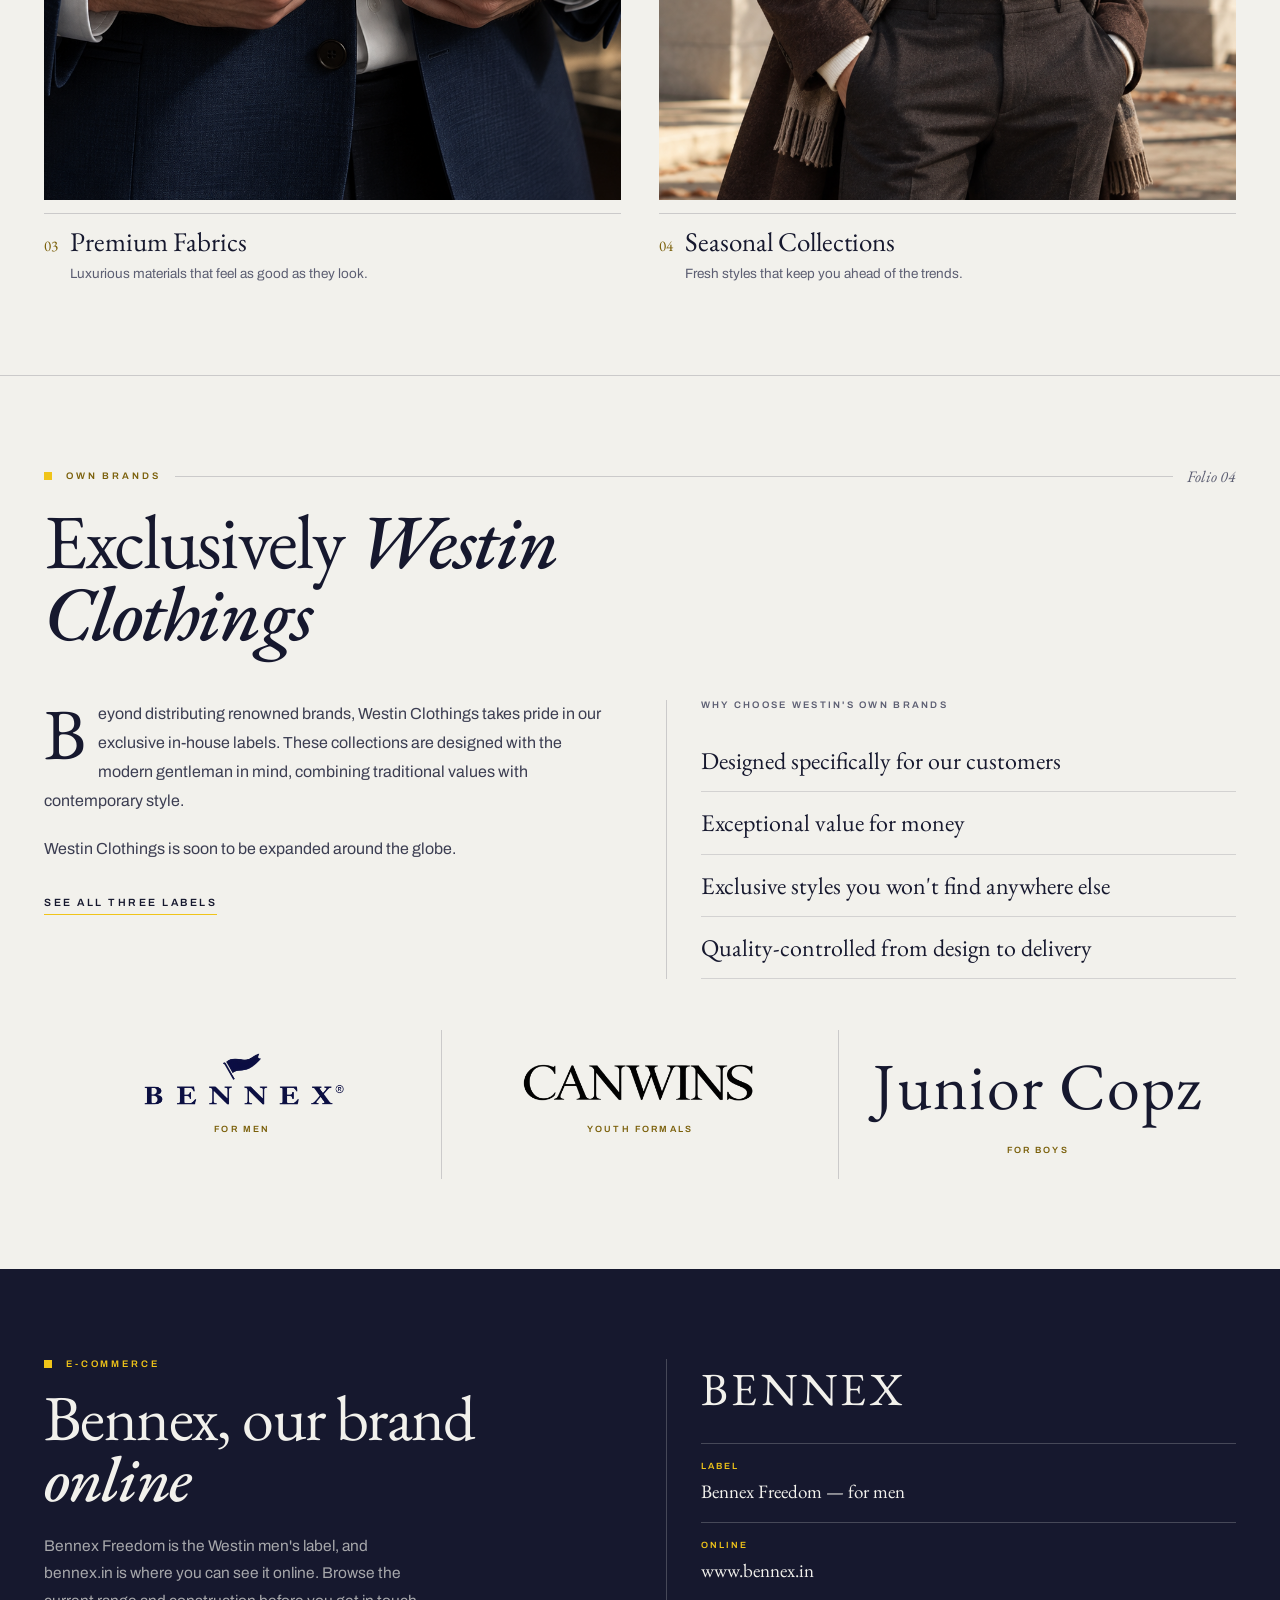
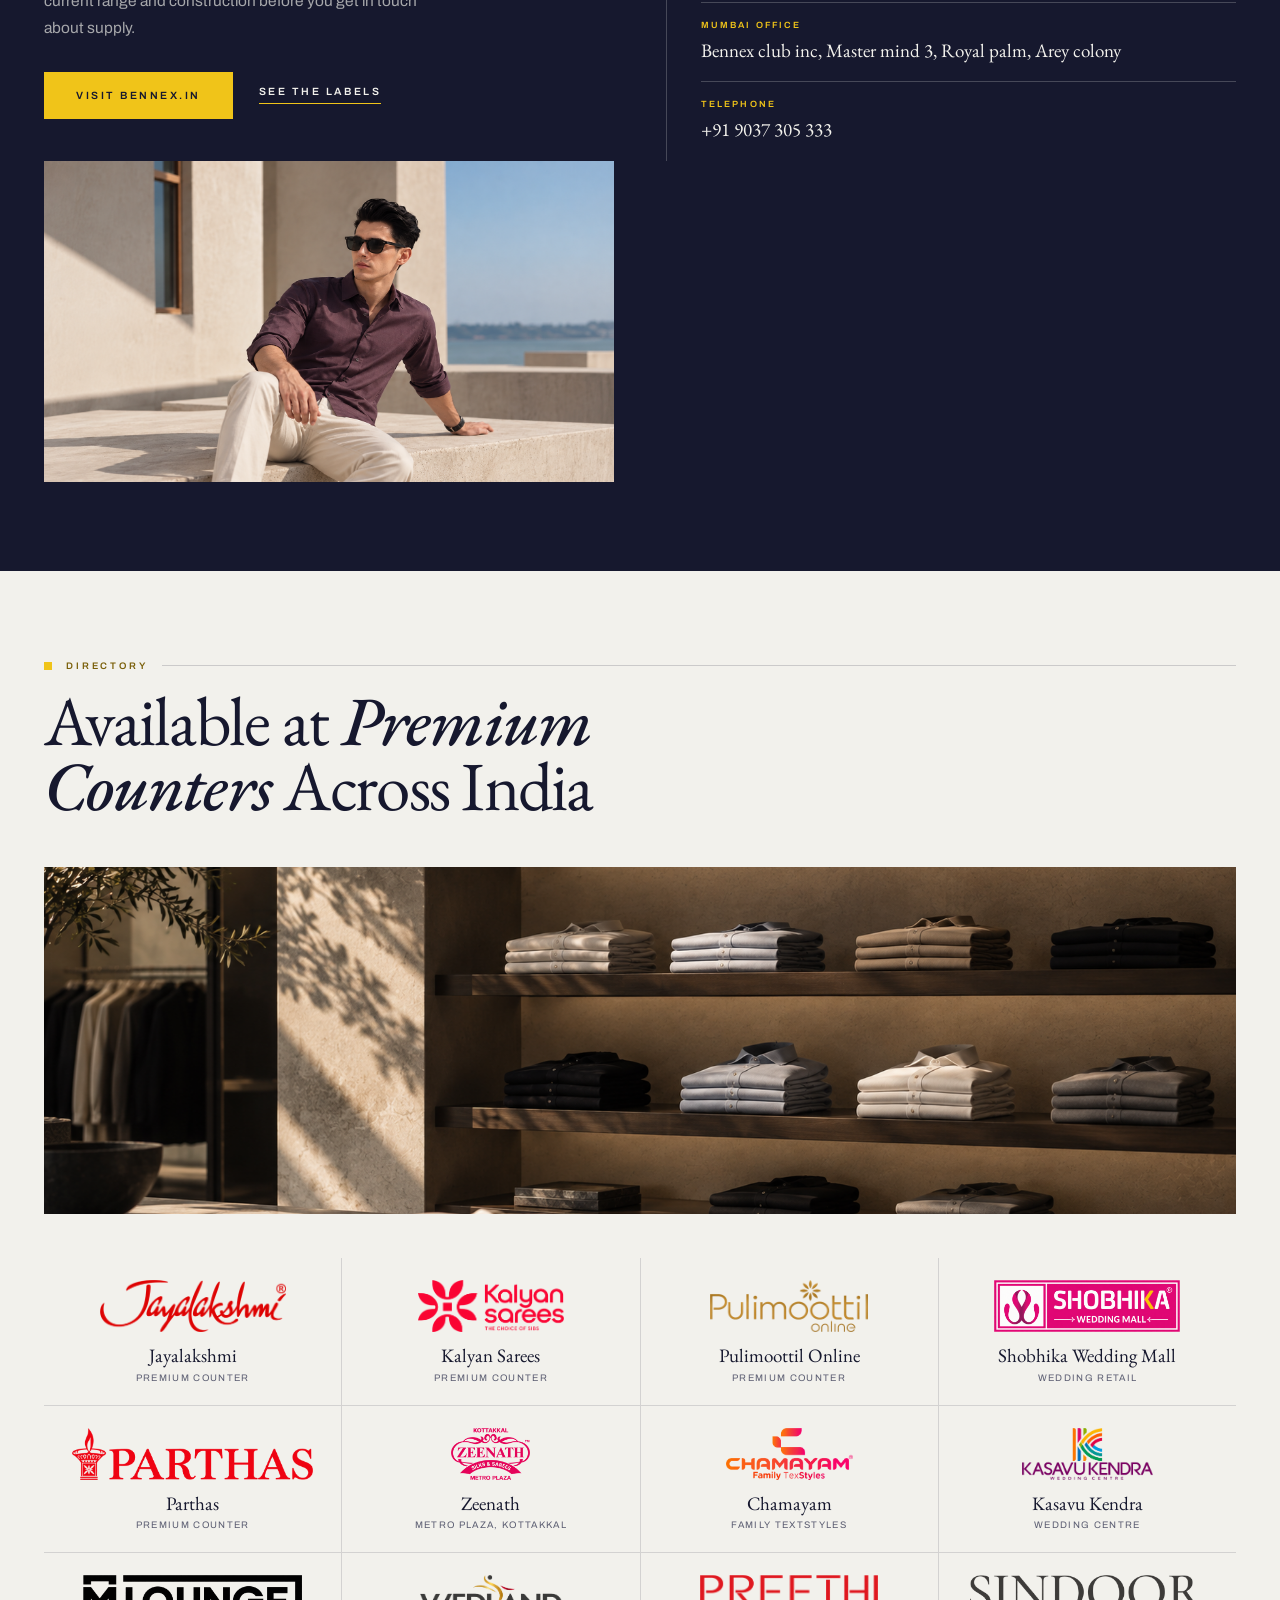
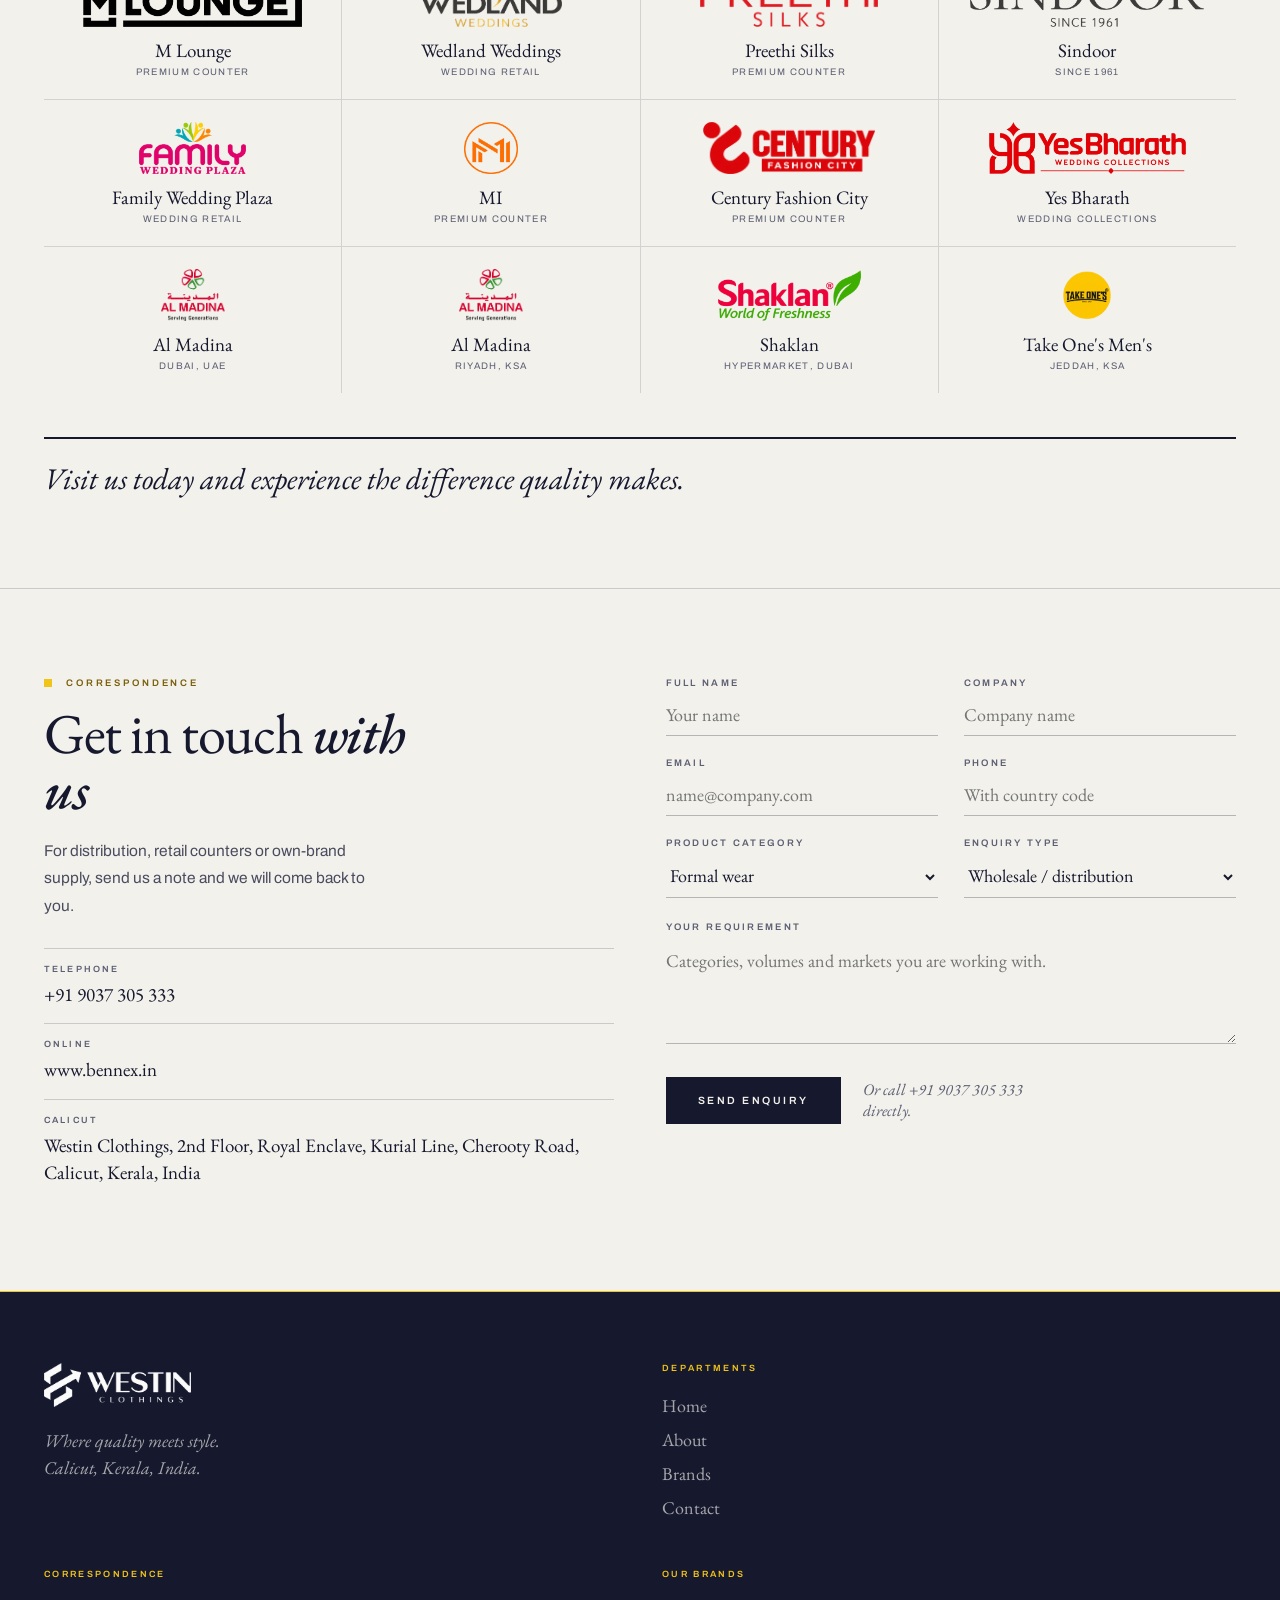
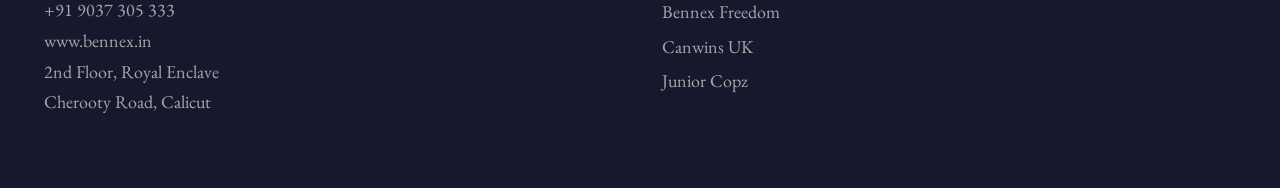
==== commit ab09f8b7: "Fix empty grid cell in mobile own-brand strip auto-fit grid columns could land on 2 columns for 3 it" ====
--- a/index.html
+++ b/index.html
@@ -306,7 +306,7 @@
             <div class="segment">Youth Formals</div>
           </div>
           <div class="own-brand-cell">
-            <div class="logo"><div class="name">Junior Copz</div></div>
+            <div class="logo logo-text"><div class="name">Junior Copz</div></div>
             <div class="segment">For Boys</div>
           </div>
         </div>
--- a/css/style.css
+++ b/css/style.css
@@ -370,6 +370,7 @@
 
 .plate-figure {
   position: relative;
+  width: 100%;
   aspect-ratio: 4 / 5;
   min-height: 280px;
   box-shadow: inset 0 0 0 1px var(--on-navy-rule);
@@ -445,20 +446,25 @@
 
 .own-brand-strip {
   display: grid;
-  grid-template-columns: repeat(auto-fit, minmax(min(100%, max(130px, 30%)), 1fr));
+  grid-template-columns: 1fr;
   gap: 1px;
   background: var(--rule);
 }
+@media (min-width: 640px) {
+  .own-brand-strip { grid-template-columns: repeat(3, 1fr); }
+}
 .own-brand-cell { background: var(--paper); padding: 22px 16px 24px; text-align: center; }
 .own-brand-cell .logo { height: 58px; margin-bottom: 14px; display: flex; align-items: center; justify-content: center; }
+.own-brand-cell .logo.logo-text { height: auto; min-height: 58px; }
 .own-brand-cell .logo img { max-height: 100%; max-width: 100%; width: auto; height: auto; object-fit: contain; display: block; }
-.own-brand-cell .name { font-family: var(--serif); font-size: clamp(46px, 5.6vw, 66px); letter-spacing: 0.02em; color: var(--navy); }
+.own-brand-cell .name { font-family: var(--serif); font-size: clamp(46px, 5.6vw, 66px); line-height: 1.05; letter-spacing: 0.02em; color: var(--navy); margin-bottom: 10px; }
 .logo-canwins { max-height: 68% !important; }
 .own-brand-cell .segment { font-size: 9px; font-weight: 600; letter-spacing: 0.24em; text-transform: uppercase; color: var(--eyebrow); }
 
 /* ---------- Bennex e-commerce feature ---------- */
 .wide-figure {
   position: relative;
+  width: 100%;
   aspect-ratio: 16 / 9;
   min-height: 200px;
   box-shadow: inset 0 0 0 1px var(--on-navy-rule);
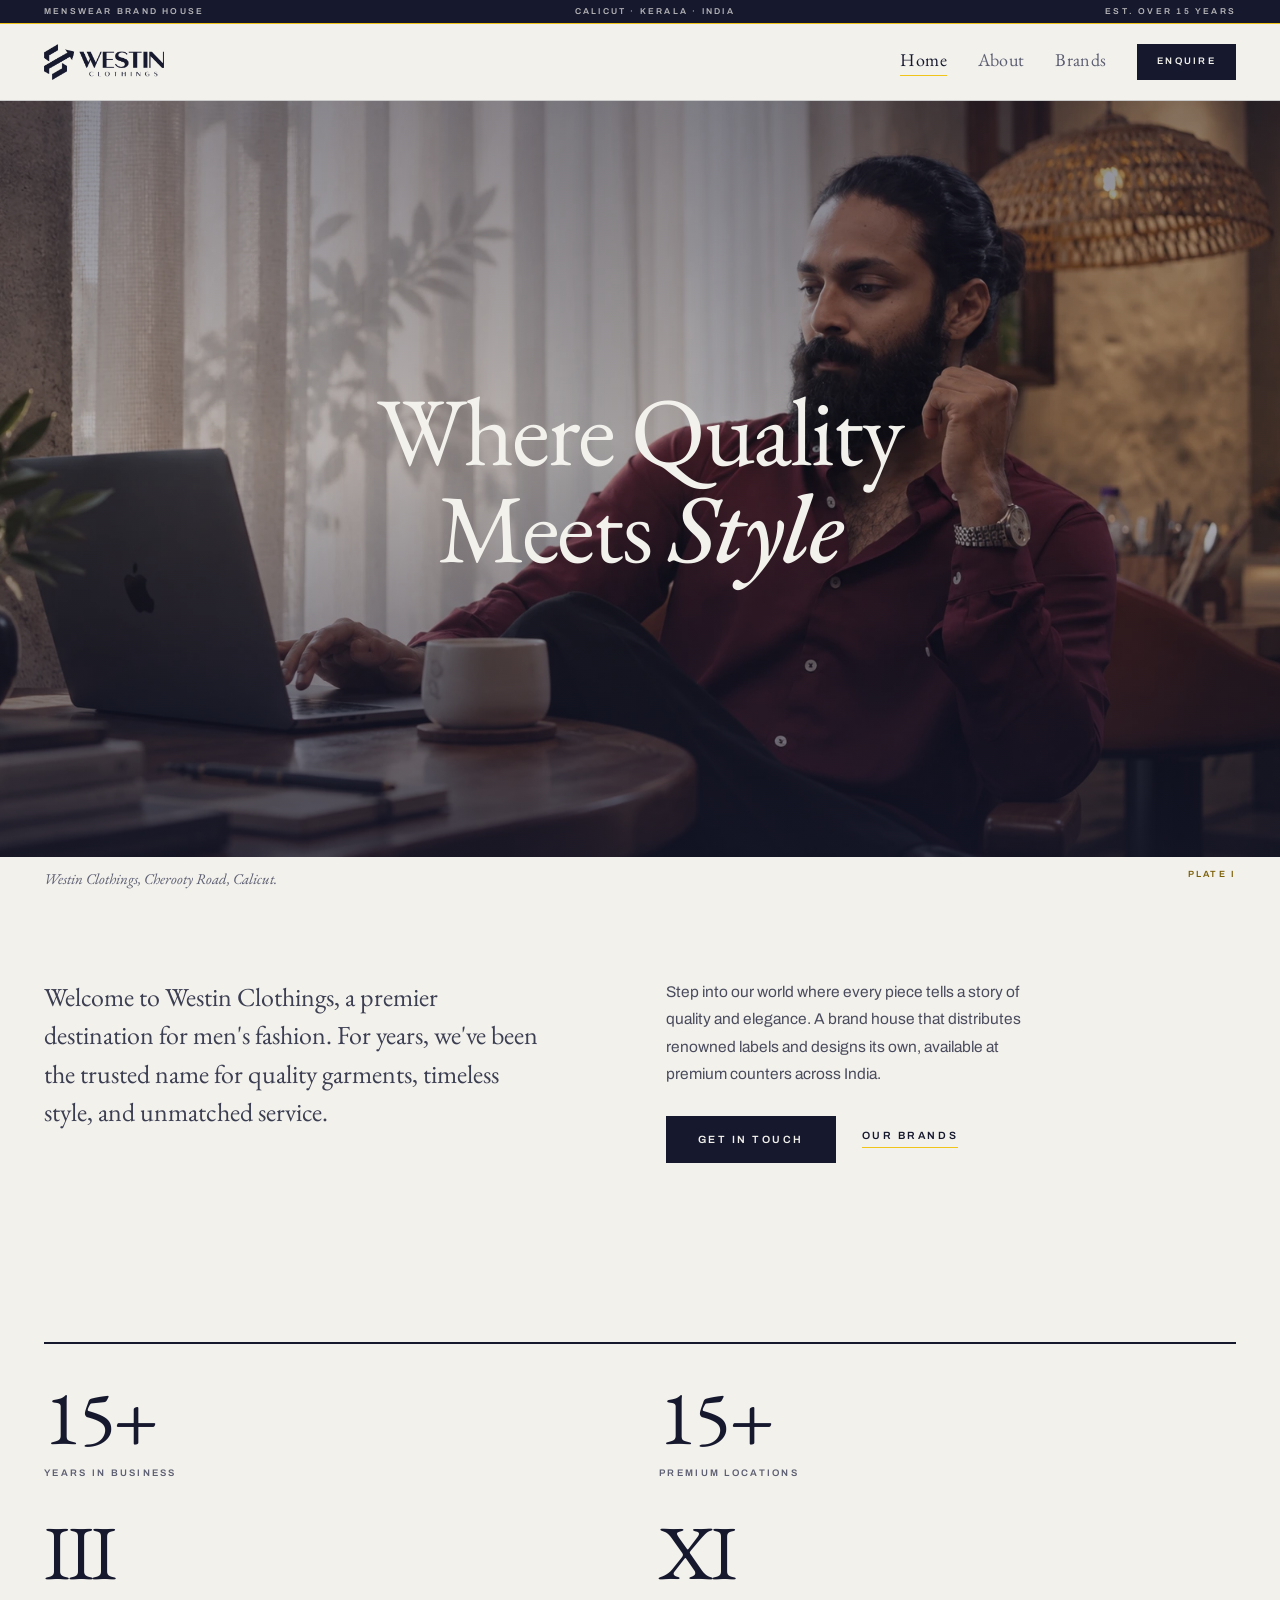
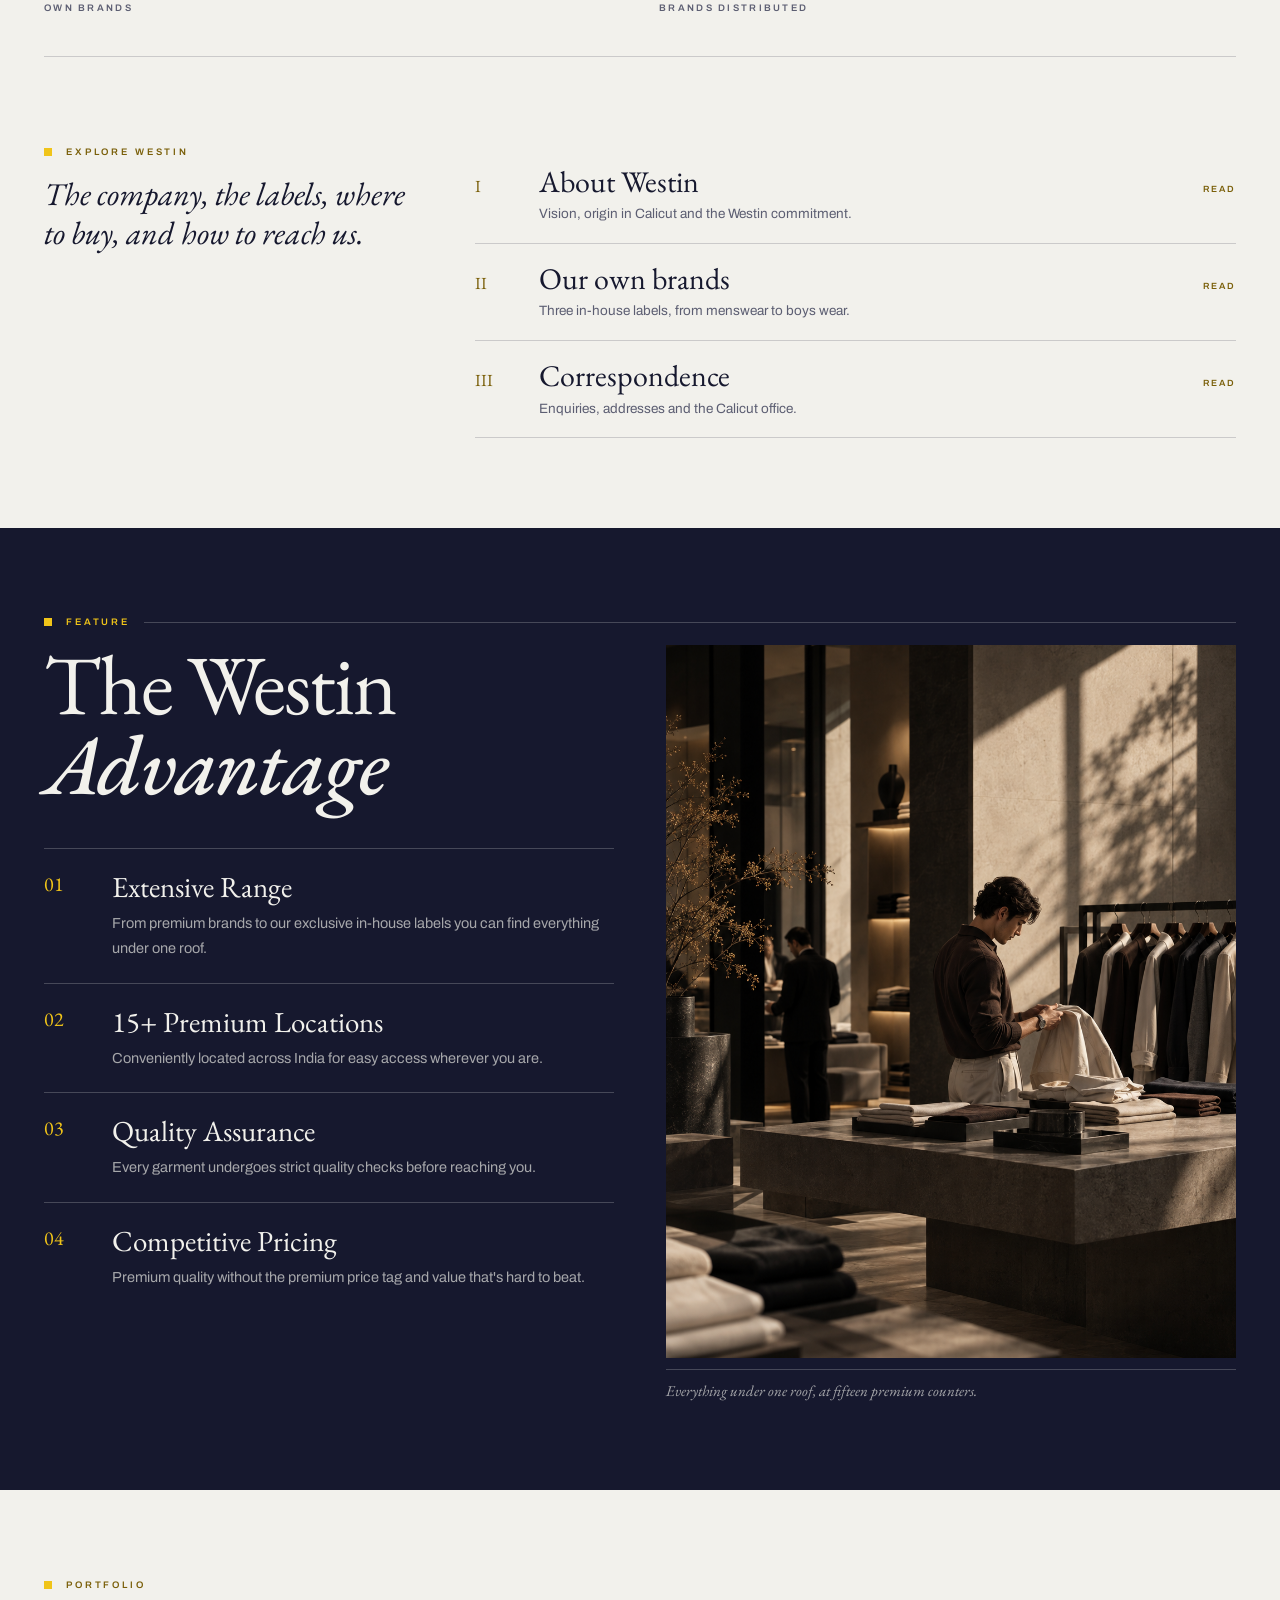
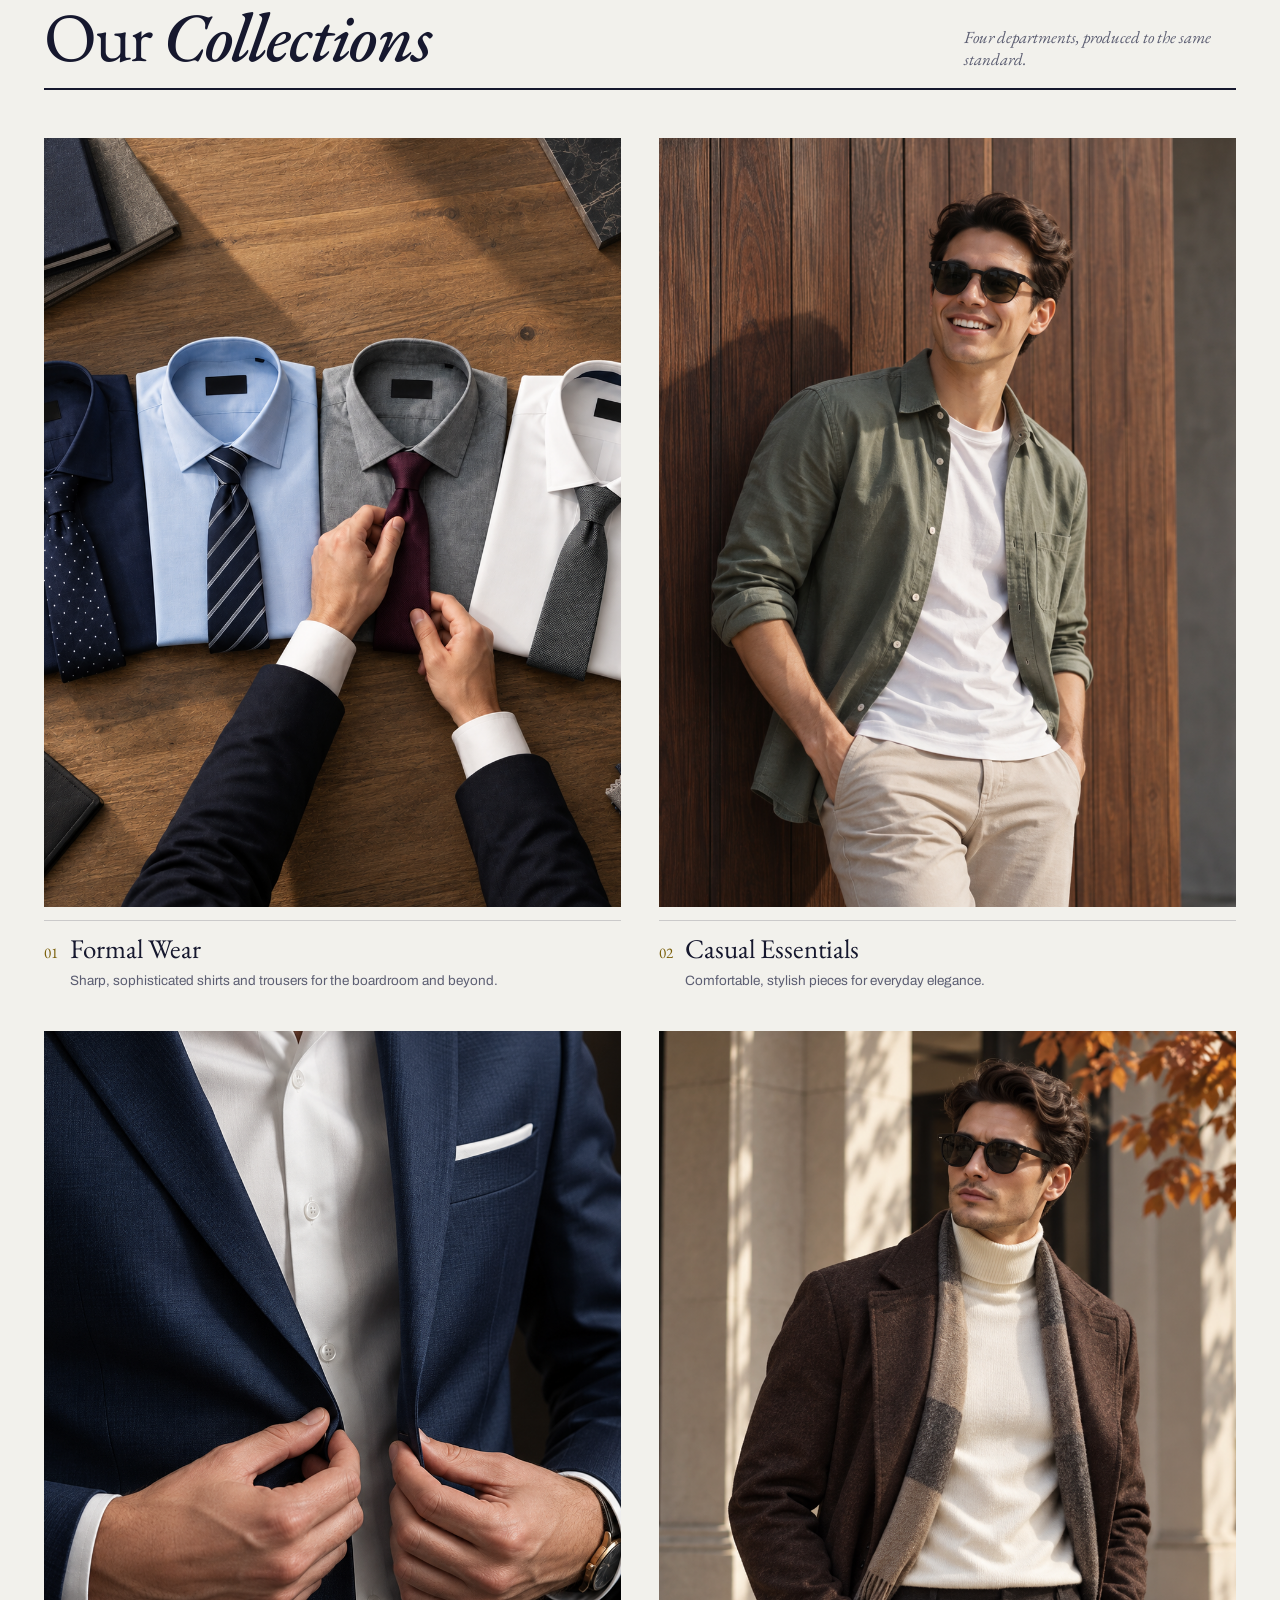
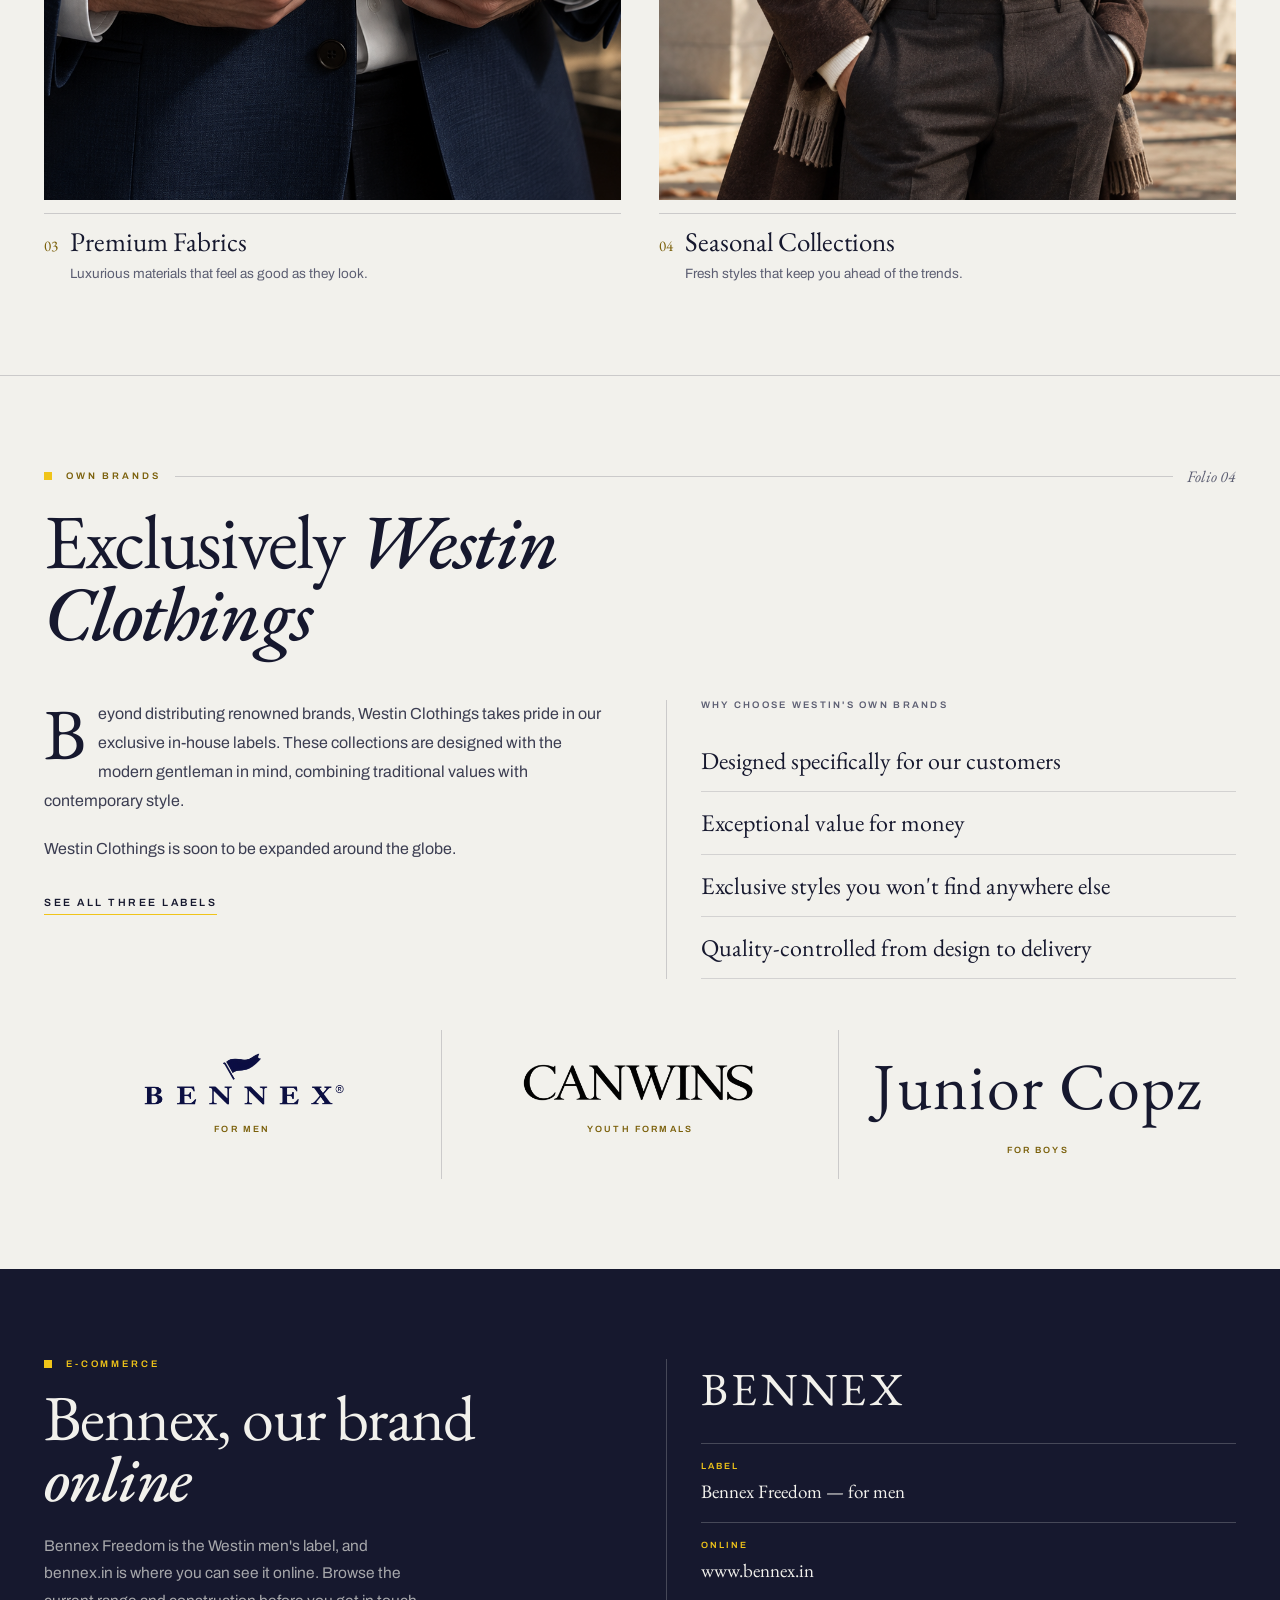
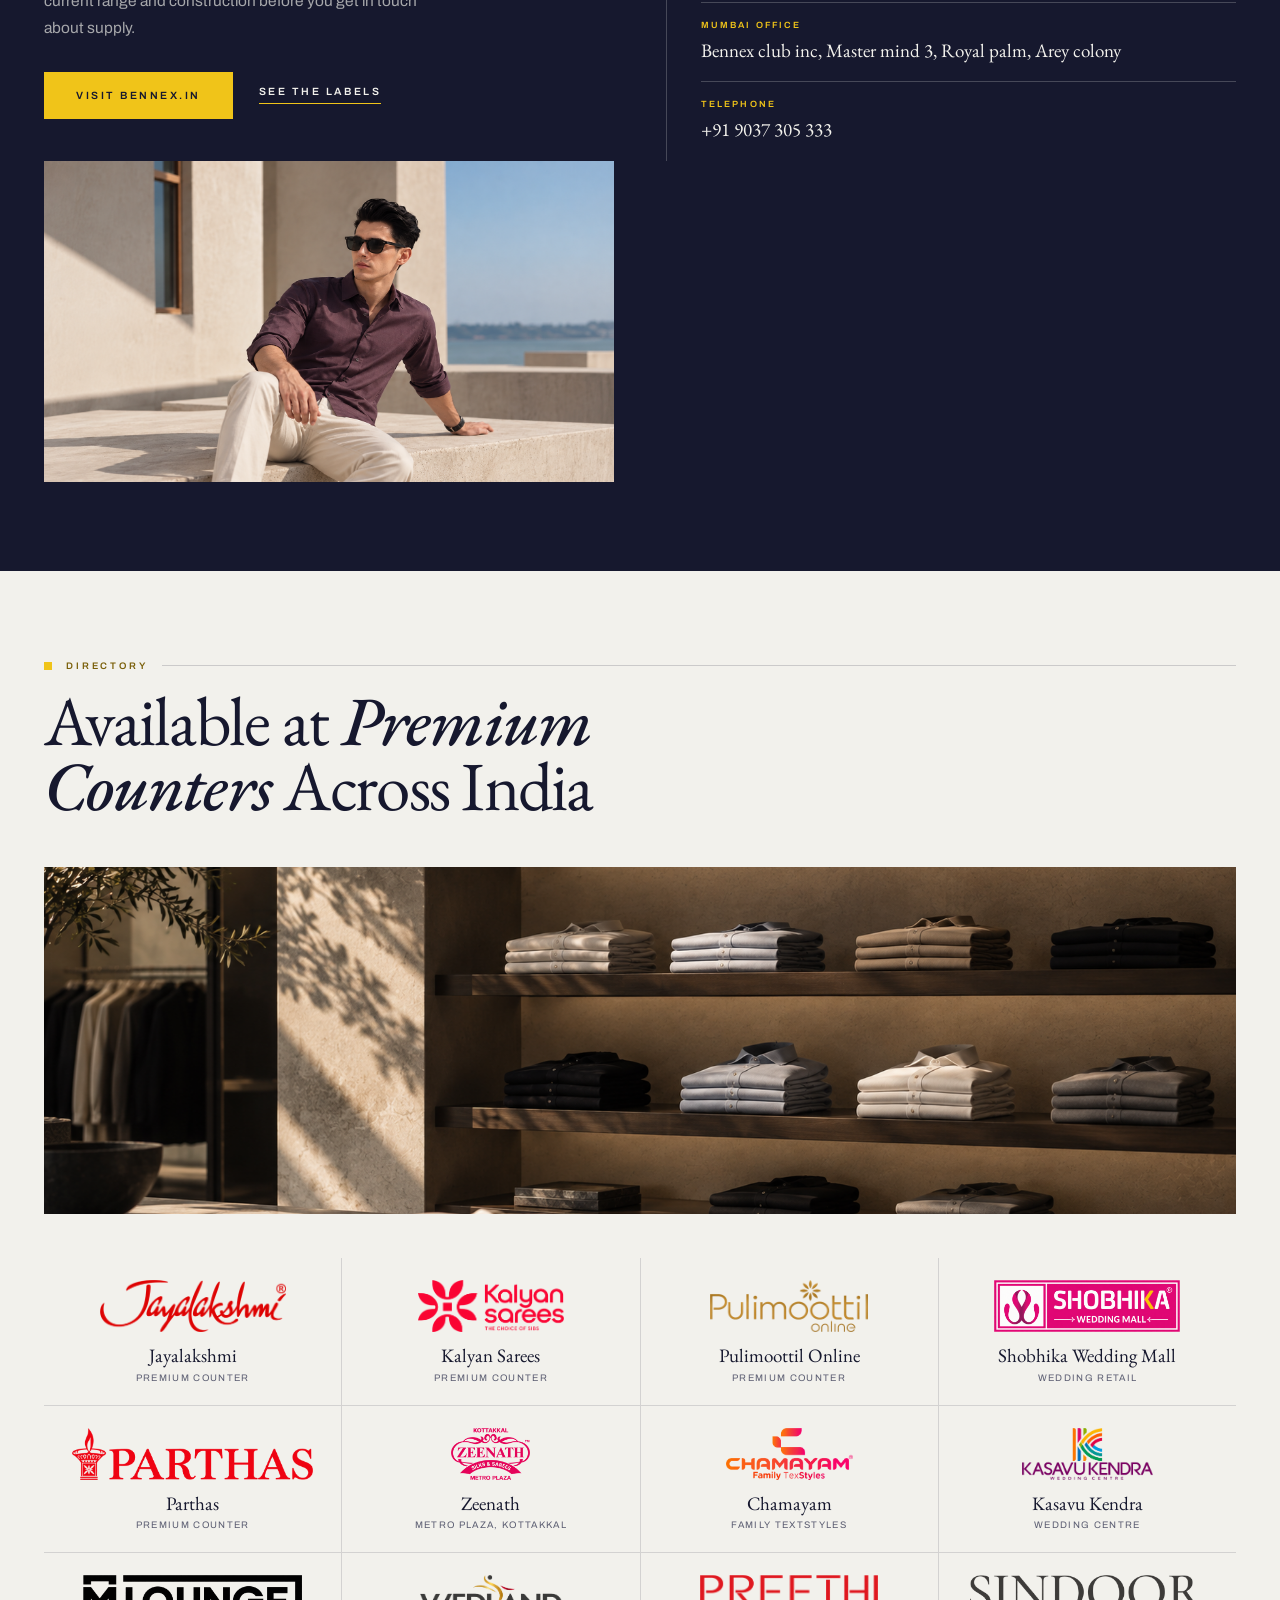
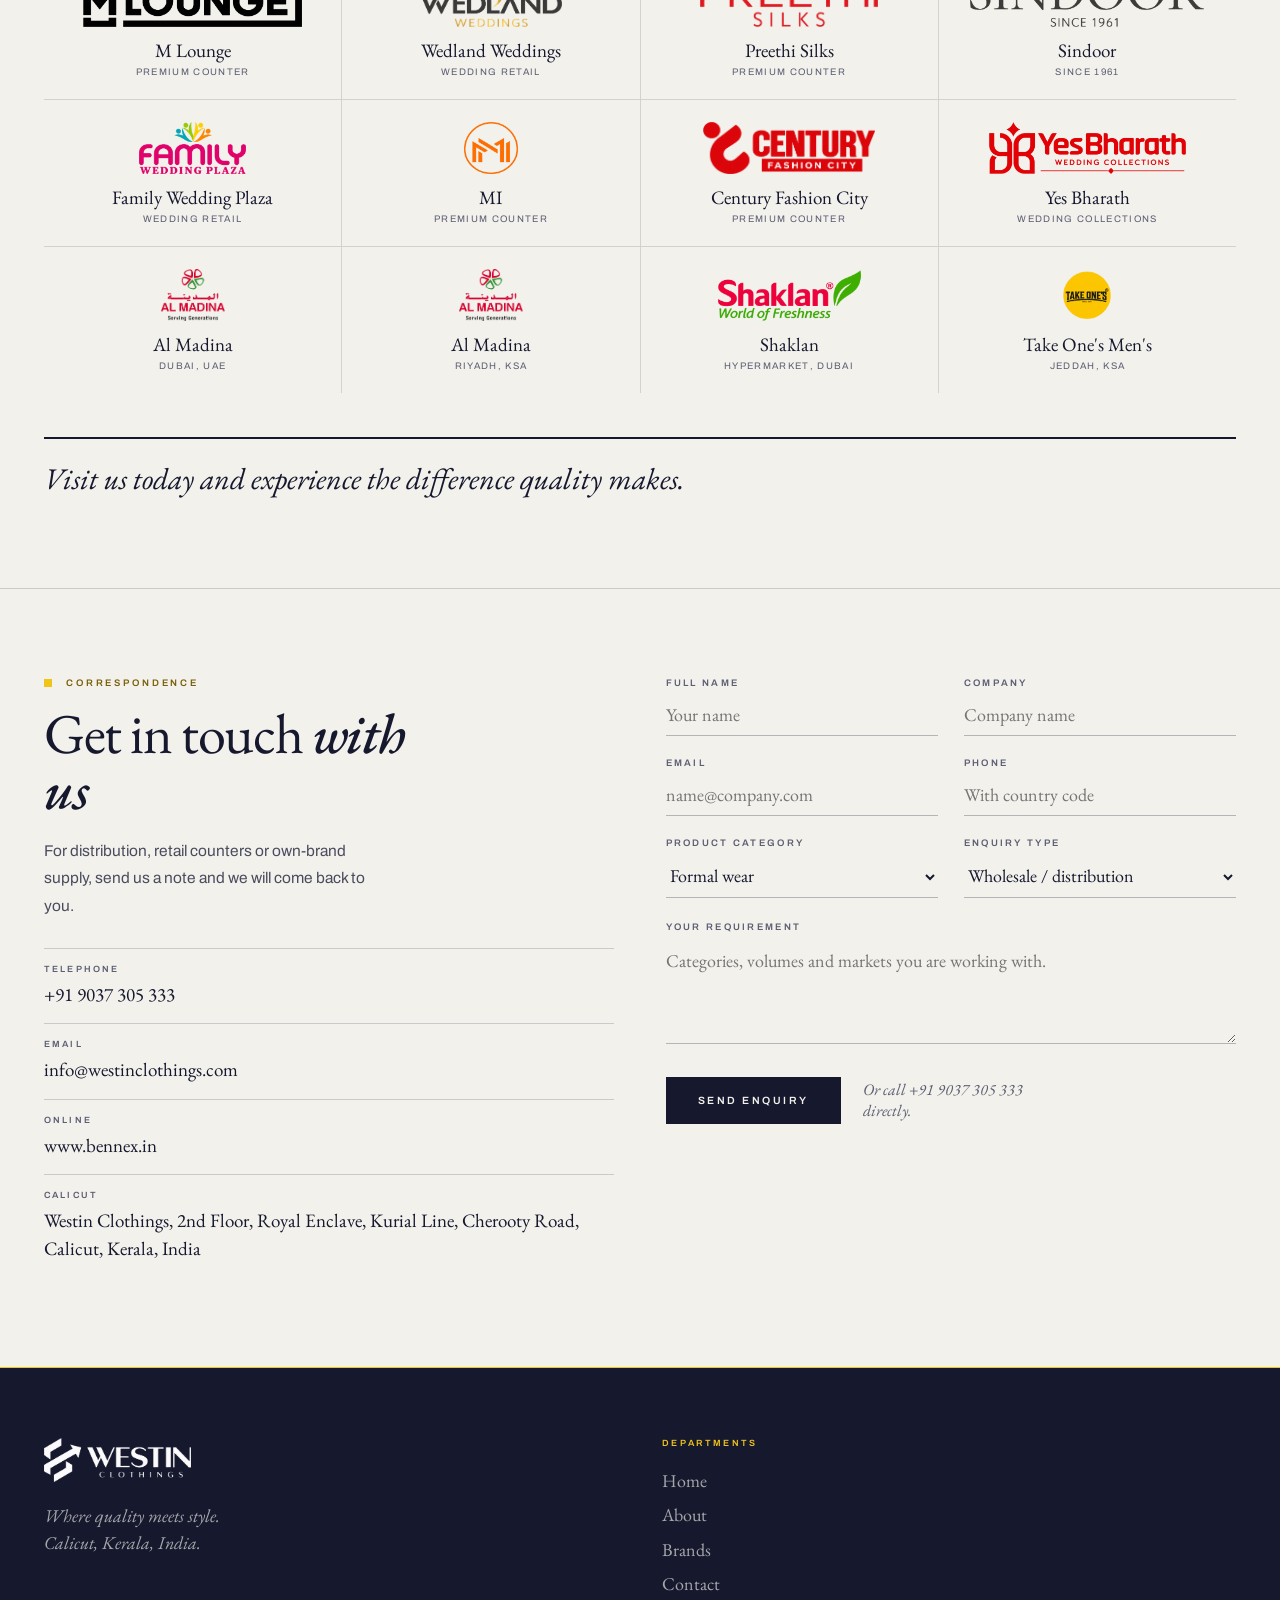
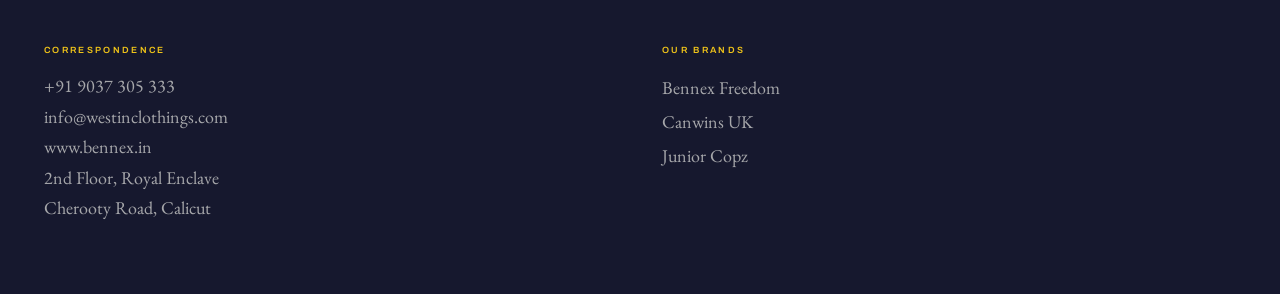
==== commit 3ff92f40: "Add info@westinclothings.com to all contact areas Added as a mailto link alongside the phone number " ====
--- a/index.html
+++ b/index.html
@@ -1,6 +1,15 @@
 <!DOCTYPE html>
 <html lang="en">
 <head>
+<!-- Google tag (gtag.js) -->
+<script async src="https://www.googletagmanager.com/gtag/js?id=G-RJKRMCG3GY"></script>
+<script>
+  window.dataLayer = window.dataLayer || [];
+  function gtag(){dataLayer.push(arguments);}
+  gtag('js', new Date());
+
+  gtag('config', 'G-RJKRMCG3GY');
+</script>
 <meta charset="utf-8">
 <meta name="viewport" content="width=device-width, initial-scale=1">
 <title>Westin Clothings — Menswear Brand House in Calicut, India</title>
@@ -63,7 +72,7 @@
 <link rel="preconnect" href="https://fonts.googleapis.com">
 <link rel="preconnect" href="https://fonts.gstatic.com" crossorigin>
 <link href="https://fonts.googleapis.com/css2?family=EB+Garamond:ital,wght@0,400;0,500;0,600;1,400;1,500&family=Archivo:wght@400;500;600&display=swap" rel="stylesheet">
-<link rel="stylesheet" href="css/style.css">
+<link rel="stylesheet" href="css/style.css?v=7">
 </head>
 <body>
 
@@ -393,6 +402,7 @@
           <p style="font-size: 15.5px; line-height: 1.78; color: var(--ink-soft); margin: 0 0 28px; max-width: 38ch;">For distribution, retail counters or own-brand supply, send us a note and we will come back to you.</p>
           <div class="contact-lines">
             <div class="line"><div class="l">Telephone</div><div class="v">+91 9037 305 333</div></div>
+            <div class="line"><div class="l">Email</div><div class="v"><a href="mailto:info@westinclothings.com">info@westinclothings.com</a></div></div>
             <div class="line"><div class="l">Online</div><div class="v">www.bennex.in</div></div>
             <div class="line"><div class="l">Calicut</div><div class="v">Westin Clothings, 2nd Floor, Royal Enclave, Kurial Line, Cherooty Road, Calicut, Kerala, India</div></div>
           </div>
@@ -471,7 +481,7 @@
     </div>
     <div>
       <div class="footer-heading">Correspondence</div>
-      <div class="footer-correspondence">+91 9037 305 333<br><a href="https://www.bennex.in" target="_blank" rel="noopener">www.bennex.in</a><br>2nd Floor, Royal Enclave<br>Cherooty Road, Calicut</div>
+      <div class="footer-correspondence">+91 9037 305 333<br><a href="mailto:info@westinclothings.com">info@westinclothings.com</a><br><a href="https://www.bennex.in" target="_blank" rel="noopener">www.bennex.in</a><br>2nd Floor, Royal Enclave<br>Cherooty Road, Calicut</div>
     </div>
     <div>
       <div class="footer-heading">Our brands</div>
--- a/css/style.css
+++ b/css/style.css
@@ -556,12 +556,6 @@
 .colophon .line { padding: 17px 0; border-top: 1px solid var(--rule); }
 .colophon .line .l { font-size: 9px; font-weight: 600; letter-spacing: 0.24em; text-transform: uppercase; color: var(--muted); margin-bottom: 8px; }
 .colophon .line .v { font-family: var(--serif); font-size: clamp(19px, 2vw, 23px); line-height: 1.45; color: var(--navy); }
-.maps-card { display: block; margin-top: 22px; padding: 20px 22px; background: var(--navy); }
-.maps-card:hover { background: var(--navy-2); }
-.maps-card .l { font-size: 9px; font-weight: 600; letter-spacing: 0.24em; text-transform: uppercase; color: var(--gold); margin-bottom: 8px; }
-.maps-card .v { font-family: var(--serif); font-size: 19px; color: var(--on-navy); }
-.maps-card:hover .v { color: var(--on-navy); }
-
 /* ---------- Founder portraits / photo placeholder ---------- */
 .portrait-figure {
   position: relative;
